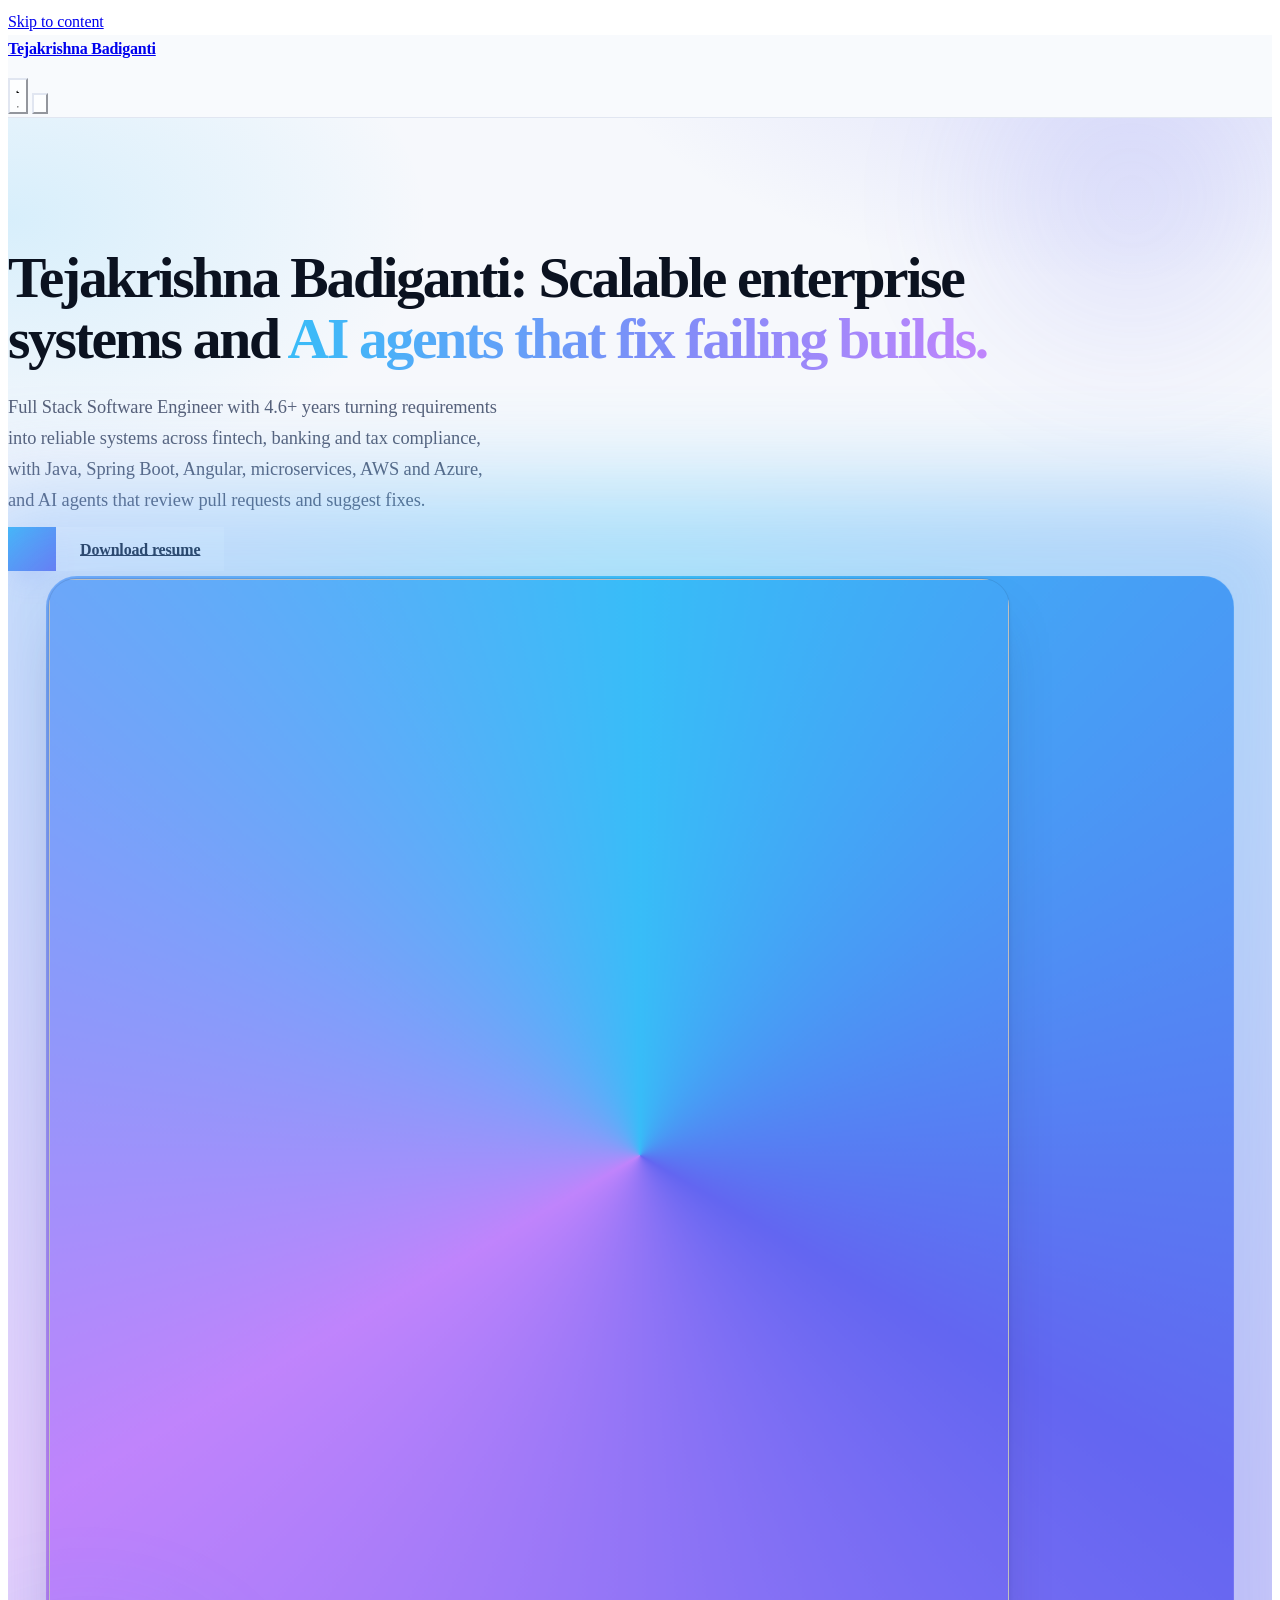
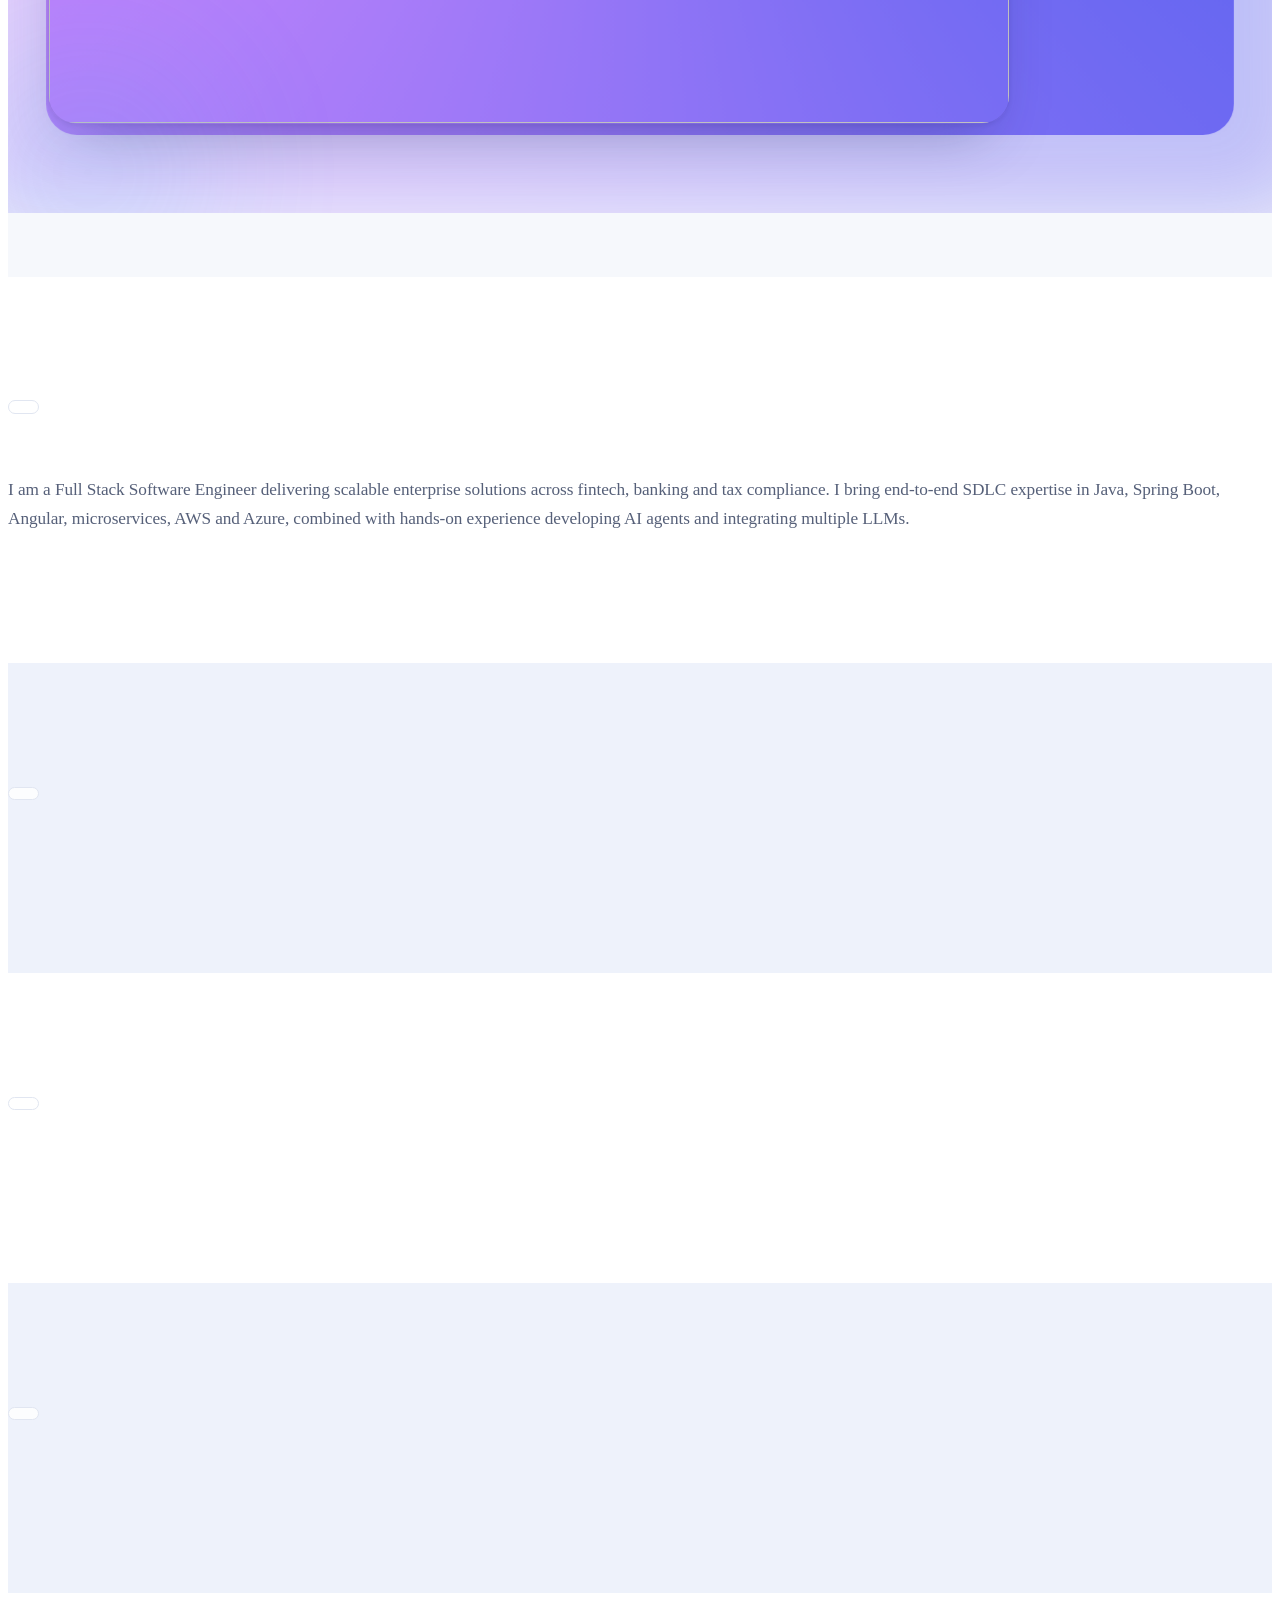
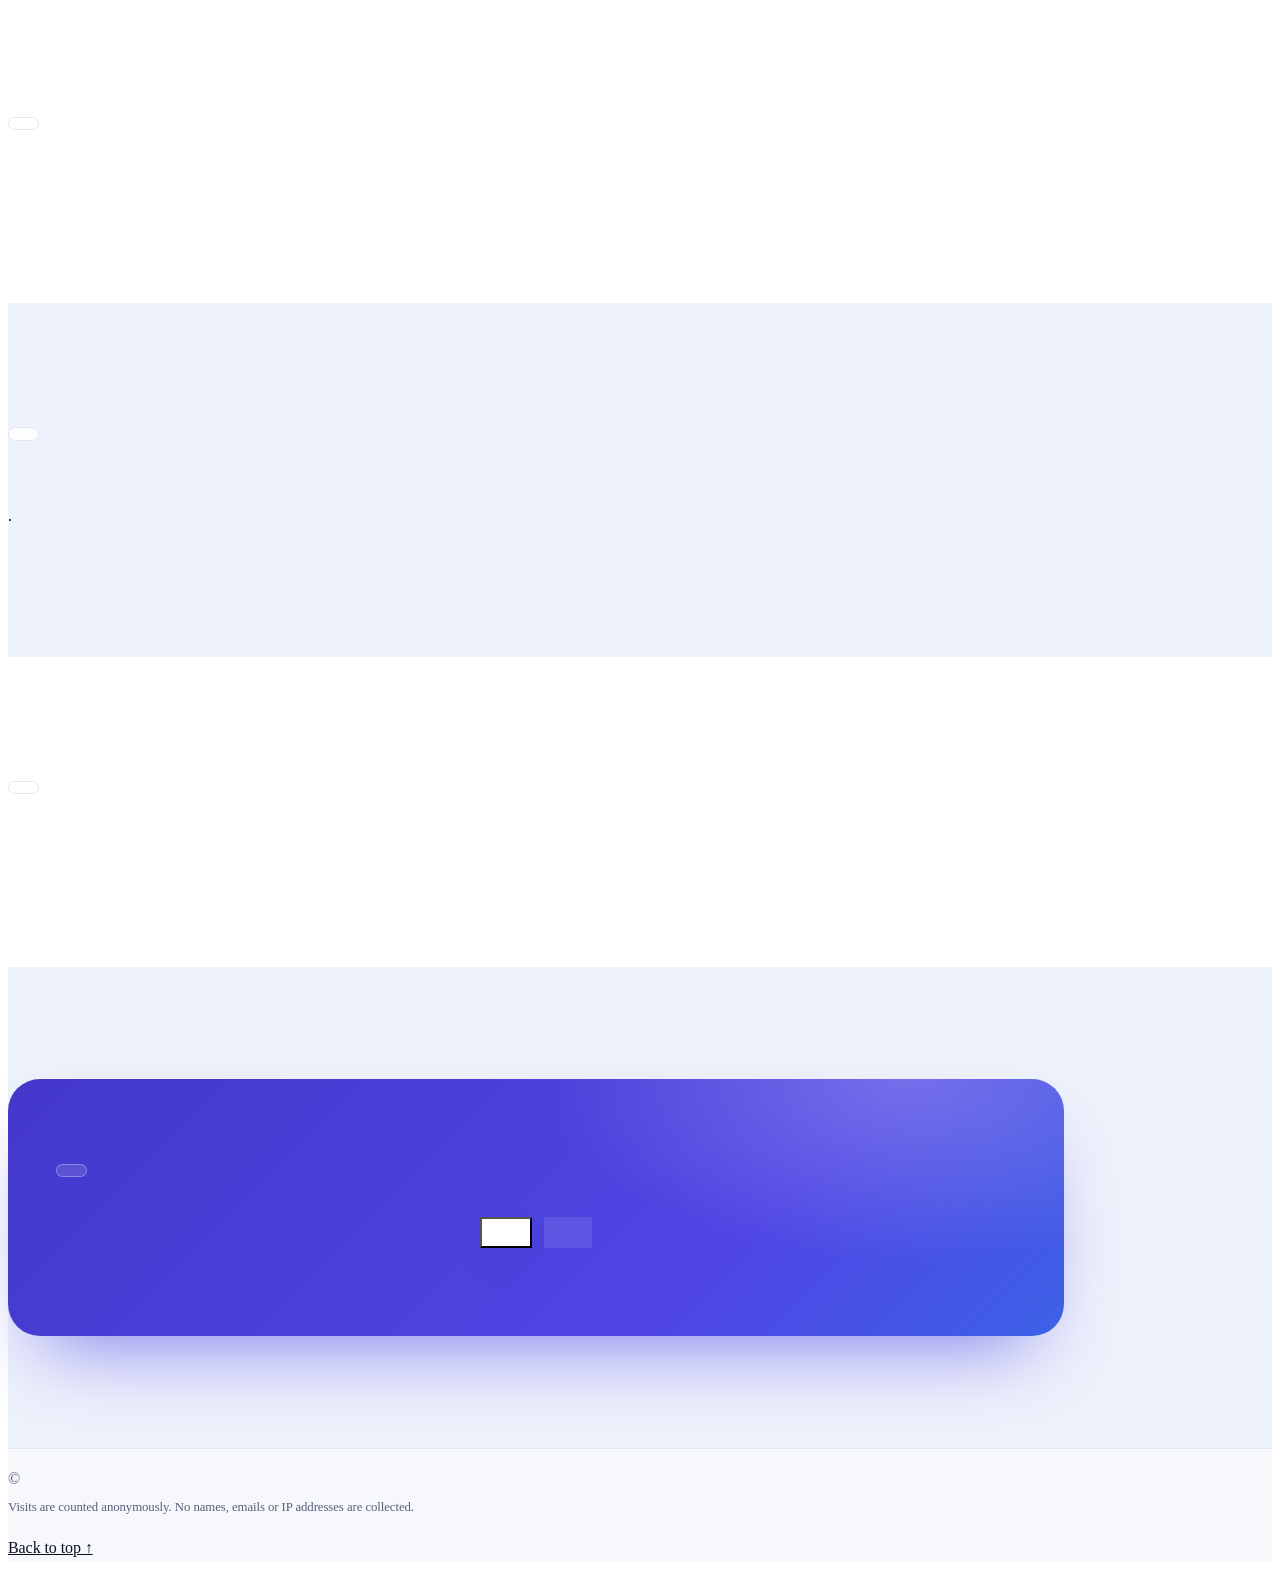
==== index.html @ 43b6511e "Add the modern design and 3D motion with editable floating labels" ====
<!DOCTYPE html>
<html lang="en">
  <head>
    <meta charset="UTF-8" />
    <meta name="viewport" content="width=device-width, initial-scale=1.0" />
    <title>Tejakrishna Badiganti | Full Stack Software Engineer</title>
    <meta name="description" content="Tejakrishna Badiganti - Full Stack Software Engineer specializing in Java, Spring Boot, microservices, Angular, AWS, Azure and AI agent engineering." />
    <meta name="robots" content="index, follow, max-image-preview:large" />
    <meta name="author" content="Tejakrishna Badiganti" />
    <meta name="google-site-verification" content="wmbBRS5AE7v2K0UfbnSZ5G5Z0Bs3R1VdNKxC_5zp3RQ" />
    <link rel="canonical" href="https://tejakrishnabadiganti.github.io/" />
    <link rel="icon" type="image/svg+xml" href="./packages/images/favicon.svg" />
    <meta property="og:type" content="website" />
    <meta property="og:site_name" content="Tejakrishna Badiganti" />
    <meta property="og:title" content="Tejakrishna Badiganti | Full Stack Software Engineer" />
    <meta property="og:description" content="Tejakrishna Badiganti - Full Stack Software Engineer specializing in Java, Spring Boot, microservices, Angular, AWS, Azure and AI agent engineering." />
    <meta property="og:url" content="https://tejakrishnabadiganti.github.io/" />
    <meta property="og:image" content="https://tejakrishnabadiganti.github.io/packages/images/og-image.png" />
    <meta property="og:image:width" content="1200" />
    <meta property="og:image:height" content="630" />
    <meta property="og:image:alt" content="Tejakrishna Badiganti, Full Stack Software Engineer" />
    <meta name="twitter:card" content="summary_large_image" />
    <meta name="twitter:title" content="Tejakrishna Badiganti | Full Stack Software Engineer" />
    <meta name="twitter:description" content="Tejakrishna Badiganti - Full Stack Software Engineer specializing in Java, Spring Boot, microservices, Angular, AWS, Azure and AI agent engineering." />
    <meta name="twitter:image" content="https://tejakrishnabadiganti.github.io/packages/images/og-image.png" />
    <script type="application/ld+json">
      {
        "@context": "https://schema.org",
        "@type": "Person",
        "name": "Tejakrishna Badiganti",
        "alternateName": ["Teja Krishna Badiganti", "Teja Badiganti", "Badiganti Tejakrishna", "Tejakrishna", "Tejakrishna B", "Teja", "tejakrishnabadiganti"],
        "jobTitle": "Full Stack Software Engineer",
        "description": "Full Stack Software Engineer specializing in Java, Spring Boot, microservices, Angular, AWS, Azure and AI agent engineering.",
        "knowsAbout": ["Java", "Spring Boot", "Microservices", "Angular", "AWS", "Azure", "AI agents"],
        "url": "https://tejakrishnabadiganti.github.io/",
        "image": "https://tejakrishnabadiganti.github.io/packages/images/profile/tejakrishna-badiganti-profile.jpg",
        "address": { "@type": "PostalAddress", "addressLocality": "Hyderabad", "addressCountry": "IN" },
        "sameAs": [
          "https://www.linkedin.com/in/tejakrishna-badiganti-88924419b/",
          "https://github.com/tejakrishnabadiganti"
        ]
      }
    </script>
    <meta name="theme-color" content="#ffffff" />

    <link rel="preload" href="./packages/fonts/inter-latin.woff2" as="font" type="font/woff2" crossorigin />
    <link rel="preload" href="./packages/fonts/playfair-display-latin.woff2" as="font" type="font/woff2" crossorigin />
    <link rel="preload" href="./packages/fonts/playfair-display-italic-latin.woff2" as="font" type="font/woff2" crossorigin />
    <link rel="stylesheet" href="./packages/css/fonts.css" />
    <link rel="stylesheet" href="./packages/css/styles.css" />
    <link rel="stylesheet" href="./packages/css/classic.css" />
    <link rel="stylesheet" href="./packages/css/modern.css" />
    <link rel="modulepreload" href="./packages/js/main.js" />
    <link rel="modulepreload" href="./packages/js/site.js" />
    <link rel="modulepreload" href="./packages/js/render.js" />
    <link rel="modulepreload" href="./packages/js/hero-roles.js" />
    <link rel="modulepreload" href="./packages/js/defaults.js" />
    <link rel="modulepreload" href="./packages/js/theme.js" />
    <link rel="modulepreload" href="./packages/js/reveal.js" />
    <link rel="modulepreload" href="./packages/js/dom.js" />
    <link rel="modulepreload" href="./packages/js/store.js" />
    <link rel="modulepreload" href="./packages/js/ui.js" />
    <link rel="modulepreload" href="./packages/js/motion.js" />
    <script>
      // Start loading the content right away instead of waiting for the scripts to run.
      window.contentRequest = fetch("data/content.json?t=" + Date.now(), { cache: "no-store" });
    </script>
    <script>
      // Apply the saved theme before first paint to avoid a flash.
      (function () {
        var saved = localStorage.getItem("theme");
        var dark = window.matchMedia("(prefers-color-scheme: dark)").matches;
        document.documentElement.dataset.theme = saved || (dark ? "dark" : "light");
      })();
    </script>
  </head>

  <body>
    <a class="skip-link" href="#main">Skip to content</a>

    <!--==================== HEADER ====================-->
    <header class="site-header" id="header">
      <div class="container site-header__inner">
        <a href="#top" class="brand" id="brand">
          <span class="brand__mark" id="brand-mark"></span>
          <span class="brand__name" id="brand-name">Tejakrishna Badiganti</span>
        </a>

        <nav class="nav" id="nav" aria-label="Primary">
          <ul class="nav__list" id="nav-list"></ul>
        </nav>

        <div class="site-header__actions">
          <button
            class="icon-button"
            id="theme-toggle"
            type="button"
            aria-label="Switch to dark theme"
          >
            <svg class="icon icon--moon" viewBox="0 0 24 24" aria-hidden="true">
              <path d="M21 12.8A9 9 0 1 1 11.2 3a7 7 0 0 0 9.8 9.8z" />
            </svg>
            <svg class="icon icon--sun" viewBox="0 0 24 24" aria-hidden="true">
              <circle cx="12" cy="12" r="4" />
              <path
                d="M12 2v2M12 20v2M4.9 4.9l1.4 1.4M17.7 17.7l1.4 1.4M2 12h2M20 12h2M4.9 19.1l1.4-1.4M17.7 6.3l1.4-1.4"
              />
            </svg>
          </button>
          <button
            class="icon-button nav-toggle"
            id="nav-toggle"
            type="button"
            aria-label="Open menu"
            aria-expanded="false"
            aria-controls="nav"
          >
            <svg class="icon" viewBox="0 0 24 24" aria-hidden="true">
              <path d="M4 7h16M4 12h16M4 17h16" />
            </svg>
          </button>
        </div>
      </div>
      <div class="scroll-progress" id="scroll-progress" aria-hidden="true"></div>
    </header>

    <main id="main">
      <noscript><p class="container load-error">Please enable JavaScript to view this page.</p></noscript>

      <!--==================== HERO ====================-->
      <section class="hero" id="top">
        <div class="container hero__inner">
          <div class="hero__content">
            <p class="availability" id="hero-availability" hidden></p>
            <p class="eyebrow" id="hero-eyebrow"></p>
            <h1 class="hero__title" id="hero-title">Tejakrishna Badiganti: Scalable enterprise systems and <em>AI agents that fix failing builds.</em></h1>
            <p class="hero__lead" id="hero-lead">Full Stack Software Engineer with 4.6+ years turning requirements into reliable systems across fintech, banking and tax compliance, with Java, Spring Boot, Angular, microservices, AWS and Azure, and AI agents that review pull requests and suggest fixes.</p>
            <div class="hero__cta">
              <a class="button button--primary" id="hero-cta-primary" href="#contact" data-open-contact></a>
              <a class="button button--ghost" id="hero-resume" href="#" download>Download resume</a>
            </div>
            <ul class="hero__meta" id="hero-meta"></ul>
          </div>

          <figure class="hero__figure">
            <div class="hero__stage" id="hero-stage">
              <img id="hero-photo" alt="" width="960" height="1144" fetchpriority="high" decoding="async" />
            </div>
          </figure>
        </div>
      </section>

      <!--==================== STATS ====================-->
      <section class="stats" id="highlights" aria-label="Highlights">
        <div class="container stats__inner" id="stats"></div>
      </section>

      <!--==================== BADGE STRIP ====================-->
      <section class="badges" id="badges" aria-label="Certification badges" hidden>
        <div class="badges__viewport">
          <ul class="badges__track" id="badge-strip"></ul>
        </div>
      </section>

      <!--==================== ABOUT ====================-->
      <section class="section" id="about">
        <div class="container section__grid">
          <header class="section__head">
            <p class="eyebrow" data-eyebrow></p>
            <h2 class="section__title" data-title></h2>
          </header>
          <div class="prose" id="about-body"><p>I am a Full Stack Software Engineer delivering scalable enterprise solutions across fintech, banking and tax compliance. I bring end-to-end SDLC expertise in Java, Spring Boot, Angular, microservices, AWS and Azure, combined with hands-on experience developing AI agents and integrating multiple LLMs.</p></div>
        </div>
      </section>

      <!--==================== HOW I WORK ====================-->
      <section class="section" id="values" hidden>
        <div class="container">
          <header class="section__head section__head--center">
            <p class="eyebrow" data-eyebrow></p>
            <h2 class="section__title" data-title></h2>
          </header>
          <div class="values" id="values-list"></div>
        </div>
      </section>

      <!--==================== EXPERIENCE ====================-->
      <section class="section section--alt" id="experience">
        <div class="container">
          <header class="section__head section__head--center">
            <p class="eyebrow" data-eyebrow></p>
            <h2 class="section__title" data-title></h2>
          </header>
          <ol class="timeline" id="timeline"></ol>
        </div>
      </section>

      <!--==================== SELECTED WORK ====================-->
      <section class="section" id="work">
        <div class="container">
          <header class="section__head section__head--center">
            <p class="eyebrow" data-eyebrow></p>
            <h2 class="section__title" data-title></h2>
          </header>
          <div class="cards" id="work-cards"></div>
        </div>
      </section>

      <!--==================== SKILLS ====================-->
      <section class="section section--alt" id="skills">
        <div class="container">
          <header class="section__head section__head--center">
            <p class="eyebrow" data-eyebrow></p>
            <h2 class="section__title" data-title></h2>
          </header>
          <div class="skills" id="skills-grid"></div>
        </div>
      </section>

      <!--==================== AWARDS ====================-->
      <section class="section" id="awards">
        <div class="container">
          <header class="section__head section__head--center">
            <p class="eyebrow" data-eyebrow></p>
            <h2 class="section__title" data-title></h2>
          </header>
          <ul class="awards" id="awards-list"></ul>
        </div>
      </section>

      <!--==================== MOMENTS ====================-->
      <section class="section" id="moments" hidden>
        <div class="container">
          <header class="section__head section__head--center">
            <p class="eyebrow" data-eyebrow></p>
            <h2 class="section__title" data-title></h2>
          </header>
          <div class="moments__filters" id="moments-filters" hidden></div>
          <div class="moments__grid" id="moments-grid"></div>
        </div>
      </section>

      <!--==================== RECOMMENDATIONS ====================-->
      <section class="section" id="testimonials" hidden>
        <div class="container">
          <header class="section__head section__head--center">
            <p class="eyebrow" data-eyebrow></p>
            <h2 class="section__title" data-title></h2>
          </header>
          <div class="quotes" id="testimonials-list"></div>
        </div>
      </section>

      <!--==================== CERTIFICATIONS ====================-->
      <section class="section section--alt" id="certifications">
        <div class="container">
          <header class="section__head section__head--center">
            <p class="eyebrow" data-eyebrow></p>
            <h2 class="section__title" data-title></h2>
          </header>
          <div id="cert-groups"></div>
          <p class="certs__footer">
            <span id="cert-note"></span>
            <a id="cert-credly" href="#" target="_blank" rel="noopener noreferrer"></a>.
          </p>
        </div>
      </section>

      <!--==================== EDUCATION ====================-->
      <section class="section" id="education">
        <div class="container section__grid">
          <header class="section__head">
            <p class="eyebrow" data-eyebrow></p>
            <h2 class="section__title" data-title></h2>
          </header>
          <ul class="education" id="education-list"></ul>
        </div>
      </section>

      <!--==================== CONTACT ====================-->
      <section class="section section--alt contact" id="contact">
        <div class="container contact__inner">
          <p class="eyebrow" data-eyebrow></p>
          <h2 class="contact__title" data-title></h2>
          <p class="contact__lead" id="contact-lead"></p>
          <div class="contact__actions">
            <button class="button button--primary button--large" id="contact-form-open" type="button" data-open-contact></button>
            <a class="button button--ghost button--large" id="contact-email" href="#"></a>
            <a class="button button--ghost button--large" id="contact-book" href="#" target="_blank" rel="noopener noreferrer" hidden>Book a call</a>
          </div>
          <ul class="contact__links" id="contact-links"></ul>
        </div>
      </section>
    </main>

    <!--==================== FOOTER ====================-->
    <footer class="site-footer">
      <div class="container site-footer__inner">
        <p>
          &copy; <span id="year"></span> <span id="footer-name"></span>
          <span class="site-footer__note">Visits are counted anonymously. No names, emails or IP addresses are collected.</span>
        </p>
        <div class="site-footer__links">
          <a href="#top">Back to top &uarr;</a>
          <button class="admin-link" id="admin-login" type="button" hidden>Admin login</button>
        </div>
      </div>
    </footer>

    <a class="to-top" id="to-top" href="#top" aria-label="Back to top">
      <svg class="icon" viewBox="0 0 24 24" aria-hidden="true">
        <path d="M12 19V5M5 12l7-7 7 7" />
      </svg>
    </a>

    <dialog class="contact-dialog" id="contact-dialog" aria-labelledby="contact-dialog-title">
      <form class="contact-form" id="contact-form" method="post" action="#" novalidate>
        <header class="contact-form__head">
          <h3 class="contact-form__title" id="contact-dialog-title"></h3>
          <button class="icon-button" id="contact-close" type="button" aria-label="Close">
            <svg class="icon" viewBox="0 0 24 24" aria-hidden="true">
              <path d="M6 6l12 12M18 6L6 18" />
            </svg>
          </button>
        </header>
        <p class="contact-form__intro" id="contact-intro"></p>

        <div class="contact-form__grid">
          <div class="cf-field">
            <label for="cf-first">First name <span aria-hidden="true">*</span></label>
            <input id="cf-first" name="firstName" type="text" autocomplete="given-name" maxlength="80" required />
          </div>
          <div class="cf-field">
            <label for="cf-last">Last name <span aria-hidden="true">*</span></label>
            <input id="cf-last" name="lastName" type="text" autocomplete="family-name" maxlength="80" required />
          </div>
          <div class="cf-field">
            <label for="cf-email">Email <span aria-hidden="true">*</span></label>
            <input id="cf-email" name="email" type="email" autocomplete="email" maxlength="120" required />
          </div>
          <div class="cf-field">
            <label for="cf-phone">Phone number <span aria-hidden="true">*</span></label>
            <input id="cf-phone" name="phone" type="tel" autocomplete="tel" maxlength="30" placeholder="+91 98765 43210" required />
          </div>
          <div class="cf-field cf-field--full">
            <label for="cf-reason">Reason for connecting <span aria-hidden="true">*</span></label>
            <select id="cf-reason" name="reason" required></select>
          </div>
          <div class="cf-field cf-field--full" id="cf-other-wrap" hidden>
            <label for="cf-other">Please tell me the reason <span aria-hidden="true">*</span></label>
            <input id="cf-other" name="otherReason" type="text" maxlength="120" />
          </div>
          <div class="cf-field cf-field--full">
            <label for="cf-message">Message (optional)</label>
            <textarea id="cf-message" name="message" rows="3" maxlength="1000"></textarea>
          </div>
          <div class="cf-hp" aria-hidden="true">
            <label for="cf-website">Leave this field empty</label>
            <input id="cf-website" name="website" type="text" tabindex="-1" autocomplete="off" />
          </div>
        </div>

        <p class="contact-form__note">Fields marked * are required.</p>
        <p class="contact-form__status" id="contact-status" role="status" aria-live="polite"></p>
        <div class="contact-form__actions">
          <button class="button button--ghost" id="contact-cancel" type="button">Cancel</button>
          <button class="button button--primary" id="contact-submit" type="submit">Send message</button>
        </div>
      </form>

      <div class="contact-success" id="contact-success" hidden>
        <h3 class="contact-form__title">Message sent</h3>
        <p id="contact-thanks"></p>
        <button class="button button--primary" id="contact-done" type="button">Close</button>
      </div>
    </dialog>

    <dialog class="lightbox" id="cert-dialog" aria-labelledby="cert-dialog-title">
      <div class="lightbox__panel">
        <header class="lightbox__bar">
          <img class="lightbox__badge" id="cert-badge" alt="" hidden />
          <div class="lightbox__heading">
            <h3 class="lightbox__title" id="cert-dialog-title"></h3>
            <p class="lightbox__issuer" id="cert-issuer"></p>
          </div>
          <div class="lightbox__actions">
            <a class="button button--primary" id="cert-download" href="#" download>Download</a>
            <a
              class="button button--ghost"
              id="cert-verify"
              href="#"
              target="_blank"
              rel="noopener noreferrer"
              hidden
              >Verify</a
            >
            <button class="button button--ghost" id="cert-close" type="button">
              <svg class="icon" viewBox="0 0 24 24" aria-hidden="true">
                <path d="M6 6l12 12M18 6L6 18" />
              </svg>
              Close
            </button>
          </div>
        </header>
        <div class="lightbox__body">
          <img class="lightbox__image" id="cert-image" alt="" />
        </div>
      </div>
    </dialog>

    <dialog class="lightbox" id="moment-dialog" aria-labelledby="moment-title">
      <div class="lightbox__panel">
        <header class="lightbox__bar">
          <div class="lightbox__heading">
            <h3 class="lightbox__title" id="moment-title"></h3>
            <p class="lightbox__issuer" id="moment-caption"></p>
          </div>
          <div class="lightbox__actions">
            <button class="button button--ghost" id="moment-prev" type="button" aria-label="Previous photo">
              <svg class="icon" viewBox="0 0 24 24" aria-hidden="true">
                <path d="M15 6l-6 6 6 6" />
              </svg>
              Prev
            </button>
            <button class="button button--ghost" id="moment-next" type="button" aria-label="Next photo">
              Next
              <svg class="icon" viewBox="0 0 24 24" aria-hidden="true">
                <path d="M9 6l6 6-6 6" />
              </svg>
            </button>
            <button class="button button--ghost" id="moment-close" type="button">
              <svg class="icon" viewBox="0 0 24 24" aria-hidden="true">
                <path d="M6 6l12 12M18 6L6 18" />
              </svg>
              Close
            </button>
          </div>
        </header>
        <div class="lightbox__body">
          <img class="lightbox__image" id="moment-image" alt="" />
        </div>
      </div>
    </dialog>

    <dialog class="lightbox lightbox--text" id="skill-dialog" aria-labelledby="skill-dialog-title">
      <div class="lightbox__panel">
        <header class="lightbox__bar">
          <div class="lightbox__heading">
            <p class="lightbox__issuer">Skill explained</p>
            <h3 class="lightbox__title" id="skill-dialog-title"></h3>
          </div>
          <div class="lightbox__actions">
            <button class="button button--ghost" id="skill-close" type="button">
              <svg class="icon" viewBox="0 0 24 24" aria-hidden="true">
                <path d="M6 6l12 12M18 6L6 18" />
              </svg>
              Close
            </button>
          </div>
        </header>
        <div class="skill-info">
          <section>
            <h4 class="skill-info__label">What it is</h4>
            <p id="skill-what"></p>
          </section>
          <section id="skill-analogy-block">
            <h4 class="skill-info__label">Think of it like this</h4>
            <p id="skill-analogy"></p>
          </section>
          <section id="skill-links-block">
            <h4 class="skill-info__label">Read more</h4>
            <ul class="skill-info__links" id="skill-links"></ul>
          </section>
        </div>
      </div>
    </dialog>

    <script type="module" src="./packages/js/main.js"></script>
  </body>
</html>
---- packages/css/classic.css ----
/* Classic ornament and 3D layer. Loaded after styles.css and refines its components. */

:root {
  --ornament: url("data:image/svg+xml,%3Csvg xmlns='http://www.w3.org/2000/svg' width='10' height='10'%3E%3Cpath d='M5 0l5 5-5 5-5-5z' fill='%230369a1'/%3E%3C/svg%3E");
  --shadow-lg: 0 2px 4px rgba(10, 70, 120, 0.08), 0 24px 48px -12px rgba(10, 70, 120, 0.28);
  --ease-out: cubic-bezier(0.2, 0.7, 0.2, 1);
}

[data-theme="dark"] {
  --shadow-lg: 0 2px 4px rgba(0, 0, 0, 0.5), 0 24px 48px -12px rgba(0, 0, 0, 0.8), 0 0 0 1px rgba(56, 189, 248, 0.06);
}

/*==================== TYPOGRAPHY ====================*/
body {
  font-size: 1.0625rem;
  line-height: 1.7;
  text-rendering: optimizeLegibility;
}

h1,
h2,
h3 {
  text-wrap: balance;
  color: var(--ink);
}

.eyebrow {
  font-weight: 700;
  letter-spacing: 0.18em;
}

.hero__title {
  font-size: clamp(2.3rem, 5vw, 3.75rem);
  font-weight: 600;
  line-height: 1.12;
  letter-spacing: -0.015em;
}

.hero__lead,
.prose {
  color: color-mix(in srgb, var(--ink) 84%, var(--bg));
}

.section__title,
.timeline__role,
.contact__title {
  font-weight: 600;
}

.card__title,
.award__title,
.cert__name,
.skills__title,
.education__title {
  font-weight: 600;
  color: var(--ink);
}

.card__text,
.award__text,
.checklist,
.cert__issuer,
.timeline__place,
.stat__label {
  color: var(--muted);
}

.timeline__company {
  font-weight: 700;
}

/*==================== HEADER & NAVIGATION ====================*/
.site-header {
  background: color-mix(in srgb, var(--bg) 96%, transparent);
}
.site-header.is-scrolled {
  border-bottom-color: color-mix(in srgb, var(--gold) 45%, var(--line));
  box-shadow: 0 12px 28px -20px rgba(20, 23, 31, 0.45);
}

.scroll-progress {
  position: absolute;
  inset: auto 0 -1px;
  height: 2px;
  background: linear-gradient(90deg, var(--gold), var(--accent));
  transform: scaleX(var(--progress, 0));
  transform-origin: left;
  pointer-events: none;
}

.brand__mark {
  flex: none;
  width: 38px;
  height: 38px;
  aspect-ratio: 1;
  box-shadow: 0 0 0 3px var(--bg), 0 0 0 4px var(--gold);
  transition: transform 0.7s var(--ease-out);
}

.brand:hover .brand__mark {
  transform: perspective(300px) rotateY(360deg);
}

.brand__name {
  white-space: nowrap;
}

.nav__list {
  align-items: center;
  gap: 1.1rem;
}

.nav__link {
  font-size: 0.74rem;
  font-weight: 600;
  letter-spacing: 0.12em;
  text-transform: uppercase;
}

.nav__link::after {
  left: 50%;
  right: auto;
  bottom: -9px;
  width: 5px;
  height: 5px;
  transform: translateX(-50%) rotate(45deg) scale(0);
  transform-origin: center;
  transition: transform 0.3s var(--ease-out);
}

.nav__link:hover::after,
.nav__link.is-active::after {
  transform: translateX(-50%) rotate(45deg) scale(1);
}

.nav__link--cta {
  padding: 0.5rem 1.1rem;
  border: 1px solid var(--gold);
  border-radius: 999px;
  color: var(--ink);
  transition: background-color 0.25s, color 0.25s;
}

.nav__link--cta::after {
  display: none;
}

.nav__link--cta:hover,
.nav__link--cta.is-active {
  background: var(--gold);
  color: var(--bg);
}

/*==================== HERO ====================*/
.hero {
  position: relative;
  overflow: hidden;
}

.hero__inner {
  position: relative;
}

.hero__title::after {
  content: "";
  display: block;
  width: 96px;
  height: 10px;
  margin-top: 1.5rem;
  background: var(--ornament) left center / 10px 10px no-repeat,
    linear-gradient(var(--gold), var(--gold)) 22px center / 74px 1px no-repeat;
}

.hero__figure {
  perspective: 1100px;
}

.hero__figure::before {
  content: none;
}

.hero__stage {
  position: relative;
  transform-style: preserve-3d;
  transform: rotateX(var(--rx, 0deg)) rotateY(var(--ry, 0deg));
  transition: transform 0.25s ease-out;
}

.hero__stage::before {
  content: "";
  position: absolute;
  inset: 18px -18px -18px 18px;
  border: 1.5px solid var(--gold);
  border-radius: var(--radius);
  transform: translateZ(-40px);
}

/* Thin inner "mat" line, like a framed portrait */
.hero__stage::after {
  content: "";
  position: absolute;
  inset: 10px;
  border: 1px solid rgba(255, 255, 255, 0.6);
  border-radius: calc(var(--radius) - 4px);
  transform: translateZ(24px);
  pointer-events: none;
}

.hero__figure img {
  box-shadow: var(--shadow-lg);
}

@keyframes sway {
  0%,
  100% {
    transform: rotateY(-7deg) rotateX(2deg);
  }
  50% {
    transform: rotateY(7deg) rotateX(-2deg);
  }
}

@media (hover: none) {
  .hero__stage {
    animation: sway 9s ease-in-out infinite;
  }
}

/*==================== STATS & BADGE STRIP ====================*/
.stat__value {
  color: var(--accent);
}

.stat__label {
  font-size: 0.72rem;
  font-weight: 600;
  letter-spacing: 0.12em;
  text-transform: uppercase;
}

.badges {
  padding: 1.5rem 0;
  border-bottom: 1px solid var(--line);
  overflow: hidden;
}

.badges[hidden] {
  display: none;
}

.badges__viewport {
  -webkit-mask-image: linear-gradient(90deg, transparent, #000 8%, #000 92%, transparent);
  mask-image: linear-gradient(90deg, transparent, #000 8%, #000 92%, transparent);
}

.badges__track {
  display: flex;
  align-items: center;
  gap: 2.75rem;
  width: max-content;
  padding-right: 2.75rem;
  animation: marquee 60s linear infinite;
}

.badges__viewport:hover .badges__track {
  animation-play-state: paused;
}

.badges__track img {
  width: auto;
  height: 64px;
  filter: grayscale(0.4);
  transition: filter 0.3s, transform 0.4s var(--ease-out);
}

.badges__track li:hover img {
  filter: none;
  transform: perspective(300px) translateZ(26px) rotateY(-8deg);
}

@keyframes marquee {
  to {
    transform: translateX(-50%);
  }
}

/*==================== SECTION HEADINGS ====================*/
.section__head .eyebrow {
  display: inline-flex;
  align-items: center;
  justify-self: start;
  gap: 0.75rem;
}

.section__head--center .eyebrow {
  justify-self: center;
}

.section__head .eyebrow::before,
.section__head--center .eyebrow::after {
  content: "";
  width: 28px;
  height: 1px;
  background: var(--gold);
}

.section__title::after {
  content: "";
  display: block;
  width: 96px;
  height: 10px;
  margin-top: 1.1rem;
  background: var(--ornament) left center / 10px 10px no-repeat,
    linear-gradient(var(--gold), var(--gold)) 22px center / 74px 1px no-repeat;
}

.section__head--center .section__title::after {
  width: 140px;
  margin-inline: auto;
  background: var(--ornament) center / 10px 10px no-repeat,
    linear-gradient(var(--gold), var(--gold)) left center / 56px 1px no-repeat,
    linear-gradient(var(--gold), var(--gold)) right center / 56px 1px no-repeat;
}

#about-body p:first-child::first-letter {
  float: left;
  padding: 0.3rem 0.6rem 0 0;
  font-family: var(--font-serif);
  font-size: 4rem;
  font-weight: 500;
  line-height: 0.8;
  color: var(--gold);
}

/*==================== EXPERIENCE TIMELINE ====================*/
.timeline {
  position: relative;
}

.timeline::before {
  content: "";
  position: absolute;
  top: 1.5rem;
  bottom: 1.5rem;
  left: -1.5rem;
  width: 1px;
  background: linear-gradient(var(--gold), color-mix(in srgb, var(--gold) 10%, transparent));
}

.timeline__item::before {
  content: "";
  position: absolute;
  top: 2.4rem;
  left: calc(-1.5rem - 4.5px);
  width: 9px;
  height: 9px;
  border: 2px solid var(--gold);
  border-radius: 50%;
  background: var(--bg);
}

/*==================== CARDS: DOUBLE BORDER, NUMBERING, 3D ====================*/
.timeline__item,
.card,
.award {
  position: relative;
}

.timeline__item::after,
.card::after,
.award::after {
  content: "";
  position: absolute;
  inset: 5px;
  border: 1px solid color-mix(in srgb, var(--gold) 26%, transparent);
  border-radius: calc(var(--radius) - 3px);
  pointer-events: none;
}

.cards {
  counter-reset: work;
}

.card {
  counter-increment: work;
}

.card::before {
  content: counter(work, decimal-leading-zero);
  position: absolute;
  top: 0.85rem;
  right: 1.25rem;
  font-family: var(--font-serif);
  font-size: 2.6rem;
  line-height: 1;
  color: color-mix(in srgb, var(--gold) 26%, transparent);
}

.award {
  display: grid;
  gap: 0.15rem;
}

.award__title::before {
  content: "\2726";
  margin-right: 0.6rem;
  color: var(--gold);
}

.cert__link::before {
  content: "";
  position: absolute;
  inset: 0;
  border-radius: inherit;
  background: linear-gradient(115deg, transparent 35%, rgba(255, 255, 255, 0.28) 50%, transparent 65%);
  background-size: 250% 100%;
  background-position: 120% 0;
  transition: background-position 0.8s var(--ease-out);
  pointer-events: none;
}

.cert__link {
  position: relative;
}

.cert__link:hover::before {
  background-position: -20% 0;
}

.tags li {
  transition: border-color 0.25s, transform 0.25s;
}

.tags li:hover {
  border-color: var(--gold);
  transform: translateY(-2px);
}

.tags li:has(> .tag-button) {
  padding: 0;
}

.tag-button {
  display: block;
  padding: 0.25rem 0.75rem;
  border: 0;
  border-radius: inherit;
  background: none;
  color: inherit;
  font: inherit;
  cursor: pointer;
}

.tag-button:hover {
  color: var(--accent);
}

.tag-button:focus-visible {
  outline: 2px solid var(--accent);
  outline-offset: 2px;
}

.lightbox--text {
  width: min(640px, 94vw);
}

.skill-info {
  display: grid;
  gap: 1.1rem;
  padding: 1.25rem;
  overflow: auto;
}

.skill-info__label {
  margin-bottom: 0.3rem;
  font-size: 0.75rem;
  font-weight: 600;
  letter-spacing: 0.1em;
  text-transform: uppercase;
  color: var(--gold);
}

.skill-info p {
  color: var(--ink);
}

.skill-info__links {
  display: grid;
  gap: 0.4rem;
  padding-left: 1.1rem;
  list-style: disc;
}

.skill-info__links a {
  color: var(--accent);
  text-decoration: underline;
  text-underline-offset: 3px;
}

/*==================== 3D REVEAL AND TILT ====================*/
.js .reveal {
  opacity: 0;
  transform: perspective(900px) translate3d(0, 28px, -60px) rotateX(14deg);
  transform-origin: 50% 100%;
  transition: opacity 0.7s ease, transform 0.85s var(--ease-out);
}

.js .reveal.is-visible {
  opacity: 1;
  transform: none;
}

.js .cards > :nth-child(3n + 2),
.js .certs > :nth-child(3n + 2),
.js .stats__inner > :nth-child(2) {
  transition-delay: 0.08s;
}

.js .cards > :nth-child(3n),
.js .certs > :nth-child(3n),
.js .stats__inner > :nth-child(3) {
  transition-delay: 0.16s;
}

.js .stats__inner > :nth-child(4) {
  transition-delay: 0.24s;
}

.js .reveal.is-visible:is(.card, .award, .cert, .skills__group) {
  transform: perspective(900px) rotateX(var(--rx, 0deg)) rotateY(var(--ry, 0deg)) translateZ(var(--lift, 0px));
  transform-origin: center;
}

.js .reveal.is-tilting {
  transition-delay: 0s;
  transition-duration: 0.7s, 0.12s;
}

.card:hover,
.award:hover,
.skills__group:hover {
  box-shadow: var(--shadow-lg);
}

/*==================== CONTACT PANEL ====================*/
#contact .contact__inner {
  position: relative;
  width: min(960px, 100% - 3rem);
  padding: clamp(2.5rem, 7vw, 4.5rem) clamp(1.25rem, 5vw, 3rem);
  border: 1px solid var(--gold);
  border-radius: 16px;
  background: var(--grad-contact);
  color: var(--accent-contrast);
  box-shadow: var(--shadow-lg);
}

#contact .contact__inner::before {
  content: "";
  position: absolute;
  inset: 8px;
  border: 1px solid color-mix(in srgb, var(--gold) 55%, transparent);
  border-radius: 10px;
  pointer-events: none;
}

#contact .contact__lead,
#contact .contact__links {
  color: color-mix(in srgb, var(--accent-contrast) 78%, transparent);
}

#contact .contact__links a:hover {
  color: var(--accent-contrast);
}

#contact .button--primary {
  background: var(--accent-contrast);
  color: var(--accent);
}

#contact .button--primary:hover {
  color: var(--accent);
}

[data-theme="dark"] #contact .contact__inner {
  color: var(--ink);
}

[data-theme="dark"] #contact .contact__lead,
[data-theme="dark"] #contact .contact__links {
  color: var(--muted);
}

[data-theme="dark"] #contact .contact__links a:hover {
  color: var(--ink);
}

[data-theme="dark"] #contact .button--primary {
  background: var(--accent);
  color: var(--accent-contrast);
}

[data-theme="dark"] #contact .button--primary:hover {
  color: var(--accent-contrast);
}

/*==================== RESPONSIVE ====================*/
@media (max-width: 960px) {
  .nav.is-open {
    animation: unfold 0.3s var(--ease-out);
    transform-origin: top;
    box-shadow: 0 24px 32px -24px rgba(20, 23, 31, 0.4);
  }

  .nav__list {
    align-items: stretch;
  }

  .nav__link--cta {
    display: inline-block;
    margin-top: 0.5rem;
  }

  .timeline::before,
  .timeline__item::before {
    display: none;
  }

}

@keyframes unfold {
  from {
    opacity: 0;
    transform: perspective(700px) rotateX(-14deg);
  }
}

@media (prefers-reduced-motion: reduce) {
  .js .reveal,
  .js .reveal.is-visible,
  .js .reveal.is-visible:is(.card, .award, .cert, .skills__group) {
    opacity: 1;
    transform: none;
  }

  .hero__stage,
  .nav.is-open {
    animation: none;
  }

  .badges__viewport {
    overflow-x: auto;
  }

  .badges__track {
    animation: none;
  }
}

/*==================== ALWAYS-VISIBLE NAV BAR ====================*/
/* Below desktop width the links move to their own scrollable row instead of a hidden menu. */
@media (max-width: 1180px) {
  :root {
    --header-height: 108px;
  }

  .site-header__inner {
    display: grid;
    grid-template-columns: 1fr auto;
    grid-template-rows: 64px 44px;
    align-items: center;
    gap: 0 1rem;
  }

  .brand {
    grid-area: 1 / 1;
  }

  .site-header__actions {
    grid-area: 1 / 2;
  }

  .nav-toggle {
    display: none;
  }

  .nav {
    position: relative;
    inset: auto;
    grid-area: 2 / 1 / 3 / -1;
    display: block;
    padding: 0;
    border: 0;
    border-top: 1px solid var(--line);
    background: none;
    box-shadow: none;
    animation: none;
    overflow-x: auto;
    scrollbar-width: none;
  }

  .nav::-webkit-scrollbar {
    display: none;
  }

  .nav__list {
    flex-direction: row;
    align-items: center;
    justify-content: space-between;
    gap: 1rem;
    min-width: max-content;
    width: 100%;
    height: 43px;
  }

  .nav__link {
    display: inline-block;
    padding: 0.35rem 0;
    font-size: 0.7rem;
    letter-spacing: 0.1em;
    white-space: nowrap;
  }

  .nav__link::after {
    bottom: -3px;
  }

  .nav__link--cta {
    margin: 0;
    padding: 0.35rem 0.9rem;
  }
}

/*==================== BACK TO TOP ====================*/
.to-top {
  position: fixed;
  right: 1.25rem;
  bottom: 1.25rem;
  z-index: 40;
  display: grid;
  place-items: center;
  width: 44px;
  height: 44px;
  border: 1px solid var(--gold);
  border-radius: 50%;
  background: var(--surface);
  box-shadow: var(--shadow-lg);
  color: var(--ink);
  text-decoration: none;
  opacity: 0;
  pointer-events: none;
  transform: translateY(12px);
  transition: opacity 0.3s, transform 0.3s var(--ease-out), background-color 0.2s;
}

.to-top.is-visible {
  opacity: 1;
  pointer-events: auto;
  transform: none;
}

.to-top:hover {
  background: var(--gold);
  color: var(--bg);
}

/*==================== COMPACT LAYOUT (LESS SCROLLING) ====================*/
.hero {
  padding: clamp(2rem, 5vw, 3.5rem) 0;
}

.section {
  padding: clamp(2.5rem, 5vw, 3.75rem) 0;
}

.section__head--center {
  margin-bottom: clamp(1.5rem, 3vw, 2.25rem);
}

.timeline {
  gap: 1.5rem;
}

.timeline__item {
  padding: 1.5rem 1.75rem;
}

.checklist {
  gap: 0.55rem;
  font-size: 0.92rem;
}

.cards,
.awards,
.skills {
  gap: 1.1rem;
}

.card,
.skills__group {
  padding: 1.4rem;
}

.award {
  padding: 1.1rem 1.4rem;
}

.certs__section + .certs__section {
  margin-top: 2rem;
}

.certs__group {
  margin-bottom: 0.9rem;
}

.cert__link {
  padding: 0.75rem;
}

.cert__link img {
  aspect-ratio: 7 / 5;
  margin-bottom: 0.75rem;
  background: transparent;
  object-fit: contain;
  object-position: center;
}

@media (min-width: 961px) {
  .stats__inner {
    grid-template-columns: repeat(auto-fit, minmax(200px, 1fr));
  }

  .timeline {
    max-width: 1020px;
  }

  .timeline__item {
    grid-template-columns: 170px 1fr;
    gap: 1.5rem;
  }

  .skills {
    grid-template-columns: repeat(3, 1fr);
  }

  .certs {
    grid-template-columns: repeat(4, 1fr);
    gap: 1rem;
  }
}

@media (max-width: 640px) {
  .section {
    padding: 2rem 0;
  }

  .timeline__item {
    padding: 1.1rem;
    gap: 0.6rem;
  }

  .card,
  .skills__group,
  .award {
    padding: 1.1rem;
  }

  .tags {
    gap: 0.35rem;
  }

  .tags li {
    padding: 0.15rem 0.6rem;
    font-size: 0.78rem;
  }

  .certs {
    grid-template-columns: repeat(2, 1fr);
    gap: 0.75rem;
  }

  .cert__link {
    padding: 0.6rem;
  }

  .cert__link img {
    margin-bottom: 0.5rem;
  }

  .cert__link img.cert__badge {
    width: 34px;
    height: 34px;
    margin-left: 0.4rem;
  }

  .cert__name {
    font-size: 0.85rem;
  }

  .cert__issuer {
    font-size: 0.74rem;
  }
}

/*==================== CONTACT FORM ====================*/
.contact__actions {
  display: flex;
  flex-wrap: wrap;
  justify-content: center;
  gap: 0.75rem;
}

#contact .button--ghost {
  border-color: currentColor;
  color: inherit;
}

#contact .button--ghost:hover {
  color: inherit;
  background: color-mix(in srgb, currentColor 14%, transparent);
}

.contact-dialog {
  width: min(580px, 94vw);
  max-height: 92vh;
  padding: 0;
  border: 1px solid var(--gold);
  border-radius: 14px;
  background: var(--surface);
  color: var(--ink);
  box-shadow: var(--shadow-lg);
}

.contact-dialog::backdrop {
  background: rgba(10, 12, 18, 0.72);
  backdrop-filter: blur(3px);
}

.contact-form,
.contact-success {
  display: grid;
  gap: 1rem;
  padding: clamp(1.25rem, 4vw, 2rem);
}

.contact-form[hidden],
.contact-success[hidden] {
  display: none;
}

.contact-form__head {
  display: flex;
  align-items: center;
  justify-content: space-between;
  gap: 1rem;
}

.contact-form__title {
  font-family: var(--font-serif);
  font-size: 1.6rem;
  font-weight: 600;
}

.contact-form__intro,
.contact-form__note {
  color: var(--muted);
  font-size: 0.95rem;
}

.contact-form__note {
  font-size: 0.8rem;
}

.contact-form__grid {
  display: grid;
  grid-template-columns: 1fr 1fr;
  gap: 0.9rem 1rem;
}

.cf-field {
  display: grid;
  gap: 0.3rem;
  min-width: 0;
}

.cf-field--full {
  grid-column: 1 / -1;
}

.cf-field[hidden] {
  display: none;
}

.cf-field label {
  font-size: 0.82rem;
  font-weight: 600;
}

.cf-field label span {
  color: #b3261e;
}

.cf-field input,
.cf-field select,
.cf-field textarea {
  width: 100%;
  padding: 0.65rem 0.8rem;
  border: 1px solid var(--line);
  border-radius: 8px;
  background: var(--bg);
  color: var(--ink);
  font: inherit;
  font-size: 0.95rem;
}

.cf-field textarea {
  resize: vertical;
}

.cf-field input:focus-visible,
.cf-field select:focus-visible,
.cf-field textarea:focus-visible {
  outline: 2px solid var(--accent);
  outline-offset: 1px;
}

.contact-form.was-validated :invalid {
  border-color: #b3261e;
}

.cf-hp {
  position: absolute;
  left: -9999px;
  width: 1px;
  height: 1px;
  overflow: hidden;
}

.contact-form__status {
  min-height: 1.4em;
  font-size: 0.9rem;
}

.contact-form__status[data-kind="error"] {
  color: #b3261e;
  font-weight: 600;
}

.contact-form__actions {
  display: flex;
  justify-content: flex-end;
  gap: 0.75rem;
}

.contact-success p {
  color: var(--muted);
}

[data-theme="dark"] .cf-field label span,
[data-theme="dark"] .contact-form__status[data-kind="error"] {
  color: #ff8a80;
}

@media (max-width: 520px) {
  .contact-form__grid {
    grid-template-columns: 1fr;
  }
}

.site-footer__note {
  display: block;
  margin-top: 0.25rem;
  font-size: 0.8rem;
  color: var(--muted);
}

/*==================== HOW I WORK ====================*/
.values {
  display: grid;
  grid-template-columns: repeat(auto-fit, minmax(260px, 1fr));
  gap: 1.1rem;
  max-width: 1040px;
  margin-inline: auto;
}

.value {
  padding: 1.4rem;
  border: 1px solid var(--line);
  border-left: 3px solid var(--gold);
  border-radius: var(--radius);
  background: var(--surface);
}

.value__title {
  font-family: var(--font-serif);
  font-size: 1.1rem;
  font-weight: 500;
  line-height: 1.3;
}

.value__title::before {
  content: "\2726";
  margin-right: 0.6rem;
  color: var(--gold);
}

.value__text {
  margin-top: 0.4rem;
  font-size: 0.95rem;
  color: var(--muted);
}

.card__role {
  margin: 0.85rem 0 0;
  font-size: 0.92rem;
  color: var(--ink);
}

.card__stack {
  margin-top: 0.85rem;
}

/*==================== AVAILABILITY BADGE & BOOKING ====================*/
.availability {
  display: inline-flex;
  align-items: center;
  gap: 0.5rem;
  margin: 0 0 1rem;
  padding: 0.3rem 0.85rem;
  border: 1px solid var(--line);
  border-radius: 999px;
  background: var(--surface);
  color: var(--ink);
  font-size: 0.8rem;
  font-weight: 600;
}

.availability[hidden],
.button[hidden] {
  display: none;
}

.availability::before {
  content: "";
  width: 0.55rem;
  height: 0.55rem;
  border-radius: 50%;
  background: #2e9d5b;
  animation: availability-pulse 2.4s ease-out infinite;
}

@keyframes availability-pulse {
  0% {
    box-shadow: 0 0 0 0 rgba(46, 157, 91, 0.5);
  }
  70%,
  100% {
    box-shadow: 0 0 0 8px rgba(46, 157, 91, 0);
  }
}

@media (prefers-reduced-motion: reduce) {
  .availability::before {
    animation: none;
  }
}

/*==================== PROJECT RESULTS & RECOMMENDATIONS ====================*/
.card__result {
  margin: 0.85rem 0 0;
  font-size: 0.92rem;
  color: var(--ink);
}

.card__link {
  display: inline-block;
  margin-top: 0.75rem;
  font-weight: 600;
  color: var(--accent);
}

.quotes {
  display: grid;
  grid-template-columns: repeat(auto-fit, minmax(260px, 1fr));
  gap: 1.25rem;
}

.quote {
  margin: 0;
  padding: 1.5rem;
  border: 1px solid var(--line);
  border-top: 3px solid var(--gold);
  border-radius: var(--radius);
  background: var(--surface);
}

.quote__text {
  margin: 0 0 1rem;
  font-family: var(--font-serif);
  font-size: 1.05rem;
  font-style: italic;
  line-height: 1.6;
  color: var(--ink);
}

.quote__text::before {
  content: "\201C";
}

.quote__text::after {
  content: "\201D";
}

.quote__by {
  font-size: 0.85rem;
  color: var(--muted);
}

.quote__by strong {
  color: var(--ink);
}

.moments__filters {
  display: flex;
  flex-wrap: wrap;
  justify-content: center;
  gap: 0.5rem;
  margin-bottom: 1.75rem;
}

.moments__filters[hidden] {
  display: none;
}

.moments__filter {
  padding: 0.4rem 1rem;
  border: 1px solid var(--line);
  border-radius: 999px;
  background: var(--surface);
  color: var(--ink);
  font: inherit;
  font-size: 0.85rem;
  font-weight: 600;
  cursor: pointer;
  transition: border-color 0.2s, background-color 0.2s, color 0.2s;
}

.moments__filter:hover {
  border-color: var(--gold);
}

.moments__filter[aria-pressed="true"] {
  border-color: var(--accent);
  background: var(--accent);
  color: var(--accent-contrast);
}

.moments__grid {
  display: grid;
  grid-template-columns: repeat(auto-fill, minmax(min(100%, 280px), 340px));
  justify-content: center;
  gap: 1.5rem;
}

.moment {
  margin: 0;
  overflow: hidden;
  border: 1px solid var(--line);
  border-radius: var(--radius);
  background: var(--surface);
  box-shadow: var(--shadow);
  transition: border-color 0.3s, box-shadow 0.3s;
}

.moment[hidden] {
  display: none;
}

.moment:hover {
  border-color: var(--gold);
  box-shadow: var(--shadow-lg);
}

.js .moment.reveal {
  transition-delay: calc(var(--i, 0) * 80ms);
}

.moment__open {
  display: block;
  width: 100%;
  padding: 0;
  border: 0;
  background: none;
  font: inherit;
  color: inherit;
  text-align: inherit;
  cursor: zoom-in;
}

.moment__open:focus-visible {
  outline: 2px solid var(--accent);
  outline-offset: -4px;
}

.moment__frame {
  position: relative;
  display: block;
  aspect-ratio: 1;
  overflow: hidden;
  background: var(--bg-alt);
}

.moment__backdrop {
  position: absolute;
  inset: 0;
  width: 100%;
  height: 100%;
  object-fit: cover;
  filter: blur(22px) saturate(1.2) brightness(0.92);
  transform: scale(1.2);
}

.moment__photo {
  position: relative;
  display: block;
  width: 100%;
  height: 100%;
  object-fit: contain;
  transition: transform 0.6s var(--ease-out);
}

.moment:hover .moment__photo {
  transform: scale(1.05);
}

.moment__zoom {
  position: absolute;
  right: 0.75rem;
  bottom: 0.75rem;
  display: grid;
  place-items: center;
  width: 2.1rem;
  height: 2.1rem;
  border-radius: 50%;
  background: rgba(255, 255, 255, 0.94);
  color: #0a1b2e;
  font-size: 1.2rem;
  font-weight: 700;
  line-height: 1;
  box-shadow: 0 6px 16px rgba(0, 0, 0, 0.25);
  opacity: 0;
  transform: translateY(6px);
  transition: opacity 0.3s, transform 0.3s var(--ease-out);
}

.moment:hover .moment__zoom,
.moment__open:focus-visible .moment__zoom {
  opacity: 1;
  transform: none;
}

@media (hover: none) {
  .moment__zoom {
    opacity: 1;
    transform: none;
  }
}

.moment__caption {
  display: grid;
  gap: 0.2rem;
  padding: 0.9rem 1.1rem 1rem;
  border-top: 1px solid var(--line);
  font-size: 0.85rem;
  color: var(--muted);
}

.moment__caption strong {
  font-family: var(--font-serif);
  font-size: 1.02rem;
  font-weight: 600;
  color: var(--ink);
}

.moment.is-entering {
  animation: moment-in 0.5s var(--ease-out) both;
  animation-delay: calc(var(--n, 0) * 60ms);
}

@keyframes moment-in {
  from {
    opacity: 0;
    transform: translateY(16px) scale(0.97);
  }
}

@media (prefers-reduced-motion: reduce) {
  .moment.is-entering {
    animation: none;
  }

  .moment__photo,
  .moment__zoom {
    transition: none;
  }

  .moment:hover .moment__photo {
    transform: none;
  }
}

/*==================== PRINT ====================*/*/
@media print {
  .site-header,
  .scroll-progress,
  .to-top,
  .badges,
  .hero__cta,
  .availability,
  .contact__actions,
  .site-footer__links,
  .site-footer__note,
  .admin-fab,
  .admin-panel,
  dialog {
    display: none !important;
  }

  body {
    background: #fff;
    color: #000;
    font-size: 11pt;
  }

  .js .reveal,
  .js .reveal.is-visible {
    opacity: 1 !important;
    transform: none !important;
  }

  .section,
  .hero {
    padding: 1rem 0;
    background: #fff !important;
  }

  .timeline__item,
  .card,
  .award,
  .cert,
  .skills__group,
  .education__item,
  .quote,
  .value {
    break-inside: avoid;
    box-shadow: none !important;
  }

  a[href^="http"]::after {
    content: " (" attr(href) ")";
    font-size: 0.8em;
    word-break: break-all;
  }

  .cert__link img {
    display: none;
  }
}

/*==================== BACKGROUND SHADING (both themes, driven by tokens) ====================*/
.js:not(.is-ready) :is(main, .site-footer) {
  visibility: hidden;
}

.hero {
  background: var(--grad-hero);
}

#hero-eyebrow {
  transition: opacity 0.35s ease;
}

#hero-eyebrow.is-fading {
  opacity: 0;
}

.section--alt {
  background: var(--grad-alt);
}

main > .section {
  position: relative;
}

main > .section::before {
  content: "";
  position: absolute;
  inset: 0 0 auto;
  height: 1px;
  background: linear-gradient(90deg, transparent, var(--sky) 50%, transparent);
  opacity: 0.55;
  pointer-events: none;
}

[data-theme="light"] .section__title {
  color: #0a3a66;
}

.stats {
  border-block: 0;
  background: var(--grad-band);
}

.stat__value {
  color: #ffffff;
  text-shadow: 0 2px 14px rgba(0, 0, 0, 0.25);
}

.stat__label {
  color: #eef7fe;
}

.stat + .stat {
  border-left-color: rgba(255, 255, 255, 0.22);
}

.card,
.award,
.skills__group {
  border-top: 3px solid var(--card-top-1);
}

.card:nth-child(3n + 2),
.award:nth-child(3n + 2),
.skills__group:nth-child(3n + 2) {
  border-top-color: var(--card-top-2);
}

.card:nth-child(3n),
.award:nth-child(3n),
.skills__group:nth-child(3n) {
  border-top-color: var(--card-top-3);
}

.tags li {
  border-color: var(--tag-line);
  background: var(--tag-bg);
  color: var(--tag-ink);
}

.site-footer {
  border-top: 0;
  background: var(--grad-footer);
  color: #b4cbe0;
}

.site-footer__note {
  color: #8fa9c0;
}

.site-footer a,
.site-footer .admin-link {
  color: #ffffff;
}

[data-theme="light"] .hero .button--ghost {
  border-color: var(--ink);
}

[data-theme="light"] .contact .eyebrow {
  color: #c3e8fc;
}

[data-theme="light"] .contact__title {
  color: #ffffff;
}

[data-theme="light"] .contact__lead,
[data-theme="light"] .contact__links {
  color: #e6f3fd;
}

[data-theme="light"] .contact a:not(.button) {
  color: #ffffff;
}

[data-theme="light"] #contact .button--primary {
  background: #ffffff;
  color: #083b6a;
}

[data-theme="light"] #contact .button--primary:hover {
  background: #e3f2fd;
  color: #083b6a;
}

[data-theme="light"] #contact .button--ghost {
  color: #ffffff;
}
---- packages/css/modern.css ----
/* Modern skin. Loaded after classic.css and only restyles it.
   To go back to the classic look, remove the <link> to this file in index.html. */

html:root {
  --font-serif: var(--font-sans);
  --radius: 20px;
  --m-grad: linear-gradient(135deg, #38bdf8 0%, #6366f1 100%);
  --m-grad-text: linear-gradient(100deg, #38bdf8 0%, #818cf8 55%, #c084fc 100%);
  --m-ring: rgba(99, 102, 241, 0.35);
  --grad-alt: transparent;
  --grad-footer: transparent;
}

html[data-theme="light"] {
  --bg: #f6f8fc;
  --bg-alt: #eef2fb;
  --surface: #ffffff;
  --ink: #0b1220;
  --muted: #566079;
  --line: #e1e6f1;
  --accent: #2563eb;
  --gold: #4f46e5;
  --grad-hero: radial-gradient(900px 480px at 88% -8%, rgba(99, 102, 241, 0.18), transparent 62%),
    radial-gradient(700px 420px at 0% 6%, rgba(56, 189, 248, 0.16), transparent 60%), var(--bg);
  --shadow: 0 1px 2px rgba(15, 23, 42, 0.05), 0 18px 40px -18px rgba(30, 41, 99, 0.22);
  --shadow-lg: 0 2px 4px rgba(15, 23, 42, 0.06), 0 30px 60px -24px rgba(30, 41, 99, 0.35);
}

html[data-theme="dark"] {
  --bg: #070912;
  --bg-alt: #0b0f1d;
  --surface: #0e1322;
  --ink: #eef2ff;
  --muted: #98a2bd;
  --line: #1b2338;
  --accent: #7dd3fc;
  --gold: #a5b4fc;
  --grad-hero: radial-gradient(900px 520px at 88% -10%, rgba(99, 102, 241, 0.3), transparent 62%),
    radial-gradient(700px 420px at 0% 8%, rgba(56, 189, 248, 0.16), transparent 60%), var(--bg);
  --shadow: 0 1px 2px rgba(0, 0, 0, 0.4), 0 18px 40px -18px rgba(0, 0, 0, 0.7);
  --shadow-lg: 0 2px 4px rgba(0, 0, 0, 0.5), 0 30px 60px -24px rgba(0, 0, 0, 0.9), 0 0 0 1px rgba(129, 140, 248, 0.12);
}

body {
  font-size: 1rem;
  line-height: 1.7;
  letter-spacing: -0.005em;
}

h1,
h2,
h3,
h4 {
  font-family: var(--font-sans);
}

/*==================== HEADER ====================*/
.site-header {
  background: color-mix(in srgb, var(--bg) 70%, transparent);
  backdrop-filter: blur(18px) saturate(1.5);
  -webkit-backdrop-filter: blur(18px) saturate(1.5);
  border-bottom: 1px solid var(--line);
}

.site-header.is-scrolled {
  box-shadow: 0 10px 30px -22px rgba(0, 0, 0, 0.6);
}

.scroll-progress {
  background: var(--m-grad);
}

.brand__mark {
  border: 0;
  background: var(--m-grad);
  color: #fff;
  font-family: var(--font-sans);
  font-size: 0.9rem;
  font-weight: 700;
  letter-spacing: 0.02em;
  box-shadow: 0 8px 20px -8px var(--m-ring);
}

.brand__name {
  font-family: var(--font-sans);
  font-size: 1rem;
  font-weight: 650;
  letter-spacing: -0.015em;
}

.nav__list {
  gap: 0.15rem;
}

.nav__link {
  padding: 0.45rem 0.85rem;
  border-radius: 999px;
  color: var(--muted);
  font-size: 0.88rem;
  font-weight: 500;
  letter-spacing: 0;
  text-transform: none;
  transition: color 0.2s, background-color 0.2s;
}

.nav__link::after {
  display: none;
}

.nav__link:hover,
.nav__link.is-active {
  background: color-mix(in srgb, var(--ink) 7%, transparent);
  color: var(--ink);
}

.nav__link--cta {
  margin-left: 0.4rem;
  border: 0;
  background: var(--m-grad);
  color: #fff;
  font-weight: 600;
  box-shadow: 0 10px 24px -10px var(--m-ring);
}

.nav__link--cta:hover,
.nav__link--cta.is-active {
  background: var(--m-grad);
  color: #fff;
  filter: brightness(1.08);
}

.icon-button {
  border-color: var(--line);
  background: color-mix(in srgb, var(--surface) 70%, transparent);
}

/*==================== BUTTONS ====================*/
.button {
  padding: 0.85rem 1.5rem;
  font-weight: 600;
  letter-spacing: -0.01em;
}

.button--primary {
  background: var(--m-grad);
  color: #fff;
  box-shadow: 0 14px 30px -12px var(--m-ring);
}

.button--primary:hover {
  color: #fff;
  filter: brightness(1.08);
  box-shadow: 0 18px 36px -12px var(--m-ring);
}

.button--ghost,
html[data-theme] .hero .button--ghost {
  border-color: var(--line);
  background: color-mix(in srgb, var(--surface) 70%, transparent);
  color: var(--ink);
}

.button--ghost:hover {
  border-color: color-mix(in srgb, var(--gold) 60%, var(--line));
  color: var(--ink);
}

/*==================== HERO ====================*/
.hero {
  padding: clamp(3.5rem, 9vw, 7rem) 0 clamp(2.5rem, 6vw, 4rem);
  background: var(--grad-hero);
}

.eyebrow,
#hero-eyebrow {
  font-size: 0.78rem;
  font-weight: 600;
  letter-spacing: 0.14em;
  color: var(--accent);
}

.hero__title {
  margin: 1.1rem 0 1.4rem;
  font-size: clamp(2.3rem, 4.7vw, 3.6rem);
  font-weight: 750;
  line-height: 1.06;
  letter-spacing: -0.04em;
}

.hero__title::after {
  display: none;
}

.hero__title em {
  background: var(--m-grad-text);
  -webkit-background-clip: text;
  background-clip: text;
  -webkit-text-fill-color: transparent;
  color: transparent;
  font-style: normal;
}

.hero__lead {
  max-width: 54ch;
  color: var(--muted);
  font-size: 1.15rem;
  line-height: 1.7;
}

.hero__meta a {
  text-decoration-color: color-mix(in srgb, currentColor 30%, transparent);
}

.availability {
  border-color: var(--line);
  background: color-mix(in srgb, var(--surface) 75%, transparent);
  backdrop-filter: blur(10px);
  font-weight: 600;
}

.hero__stage::before {
  inset: -3px;
  border: 0;
  border-radius: 31px;
  background: conic-gradient(from var(--spin, 0deg), #38bdf8, #6366f1, #c084fc, #38bdf8);
  transform: translateZ(-2px);
}

.hero__figure::before {
  content: "";
  position: absolute;
  inset: -8%;
  border-radius: 44px;
  background: conic-gradient(from var(--spin, 0deg), #38bdf8, #6366f1, #c084fc, #38bdf8);
  opacity: 0.4;
  filter: blur(48px);
}

.hero__stage::after {
  display: none;
}

.hero__figure img {
  border: 1px solid color-mix(in srgb, var(--ink) 10%, transparent);
  border-radius: 28px;
  box-shadow: var(--shadow-lg);
}

/*==================== HIGHLIGHT NUMBERS ====================*/
.stats {
  padding: 0 0 clamp(2.5rem, 6vw, 4rem);
  background: var(--bg);
}

.stats__inner {
  gap: 1rem;
}

.stat,
.stat + .stat {
  padding: 1.6rem 1.25rem;
  border: 1px solid var(--line);
  border-radius: var(--radius);
  background: var(--surface);
  box-shadow: var(--shadow);
}

.stat__value {
  background: var(--m-grad-text);
  -webkit-background-clip: text;
  background-clip: text;
  -webkit-text-fill-color: transparent;
  color: transparent;
  font-family: var(--font-sans);
  font-size: 2.6rem;
  font-weight: 750;
  letter-spacing: -0.04em;
  text-shadow: none;
}

.stat__label {
  color: var(--muted);
  font-size: 0.85rem;
  font-weight: 500;
  letter-spacing: 0;
  text-transform: none;
}

.badges {
  border-bottom: 1px solid var(--line);
  background: var(--bg);
}

/*==================== SECTIONS ====================*/
.section {
  padding: clamp(4rem, 9vw, 7rem) 0;
}

.section--alt {
  background: var(--bg-alt);
}

main > .section::before {
  display: none;
}

.section__head {
  gap: 1rem;
}

.section__head .eyebrow,
.section__head--center .eyebrow {
  padding: 0.35rem 0.9rem;
  border: 1px solid var(--line);
  border-radius: 999px;
  background: color-mix(in srgb, var(--surface) 80%, transparent);
  color: var(--accent);
  font-size: 0.74rem;
  letter-spacing: 0.12em;
}

.section__head .eyebrow::before,
.section__head--center .eyebrow::after {
  display: none;
}

.section__title,
html[data-theme] .section__title {
  color: var(--ink);
  font-size: clamp(2rem, 4.4vw, 3.1rem);
  font-weight: 750;
  line-height: 1.1;
  letter-spacing: -0.035em;
}

.section__title::after,
.section__head--center .section__title::after {
  display: none;
}

#about-body p:first-child::first-letter {
  float: none;
  padding: 0;
  color: inherit;
  font: inherit;
  line-height: inherit;
}

.prose {
  color: var(--muted);
  font-size: 1.08rem;
}

/*==================== CARDS ====================*/
.timeline__item,
.card,
.award,
.skills__group,
.value,
.education__item,
.cert__link,
.quote,
.moment {
  border: 1px solid var(--line);
  border-radius: var(--radius);
  background: var(--surface);
  box-shadow: none;
  transition: transform 0.3s var(--ease-out), border-color 0.3s, box-shadow 0.3s;
}

.card,
.award,
.skills__group,
.card:nth-child(n),
.award:nth-child(n),
.skills__group:nth-child(n) {
  border-top: 1px solid var(--line);
}

.timeline__item::after,
.card::after,
.award::after {
  display: none;
}

.card:hover,
.award:hover,
.skills__group:hover,
.value:hover,
.cert__link:hover,
.moment:hover,
.timeline__item:hover {
  transform: translateY(-4px);
  border-color: color-mix(in srgb, var(--gold) 45%, var(--line));
  box-shadow: 0 24px 50px -26px var(--m-ring);
}

.card,
.skills__group {
  padding: 1.75rem;
}

.value {
  padding: 1.5rem;
  border-left: 1px solid var(--line);
}

.value__title::before,
.award__title::before {
  content: "";
  display: inline-block;
  width: 0.55rem;
  height: 0.55rem;
  margin-right: 0.65rem;
  border-radius: 50%;
  background: var(--m-grad);
  vertical-align: middle;
}

.card__title,
.award__title,
.value__title,
.skills__title,
.education__title,
.timeline__role,
.moment__caption strong {
  font-family: var(--font-sans);
  font-weight: 650;
  letter-spacing: -0.02em;
}

.card__title {
  font-size: 1.3rem;
}

.card__tag {
  color: var(--accent);
  letter-spacing: 0.1em;
}

.card::before {
  top: 1.3rem;
  right: 1.5rem;
  color: color-mix(in srgb, var(--muted) 55%, transparent);
  font-family: var(--font-sans);
  font-size: 0.85rem;
  font-weight: 650;
  letter-spacing: 0.04em;
}

.card__text,
.award__text,
.value__text {
  color: var(--muted);
}

.js .reveal {
  transform: perspective(1100px) translateY(34px) rotateX(10deg);
  transform-origin: 50% 100%;
  transition: opacity 0.7s ease, transform 0.9s var(--ease-out);
}

.js .reveal.is-visible {
  transform: none;
}

.js .reveal.is-visible:is(.card, .award, .cert, .skills__group, .stat, .value) {
  transform: perspective(900px) rotateX(var(--rx, 0deg)) rotateY(var(--ry, 0deg))
    translateY(calc(var(--lift, 0px) * -0.4));
  transform-origin: center;
}

/*==================== EXPERIENCE ====================*/
.timeline::before {
  left: -1.6rem;
  width: 2px;
  border-radius: 2px;
  background: linear-gradient(var(--gold), transparent);
  opacity: 0.5;
}

.timeline__item::before {
  border: 0;
  background: var(--m-grad);
  box-shadow: 0 0 0 4px color-mix(in srgb, var(--gold) 20%, transparent);
}

.timeline__item {
  padding: 2rem;
}

.timeline__item:hover {
  transform: none;
}

.timeline__company {
  color: var(--accent);
}

.checklist li::before {
  background: var(--m-grad);
}

/*==================== TAGS ====================*/
.tags li {
  border: 1px solid var(--line);
  border-radius: 999px;
  background: color-mix(in srgb, var(--ink) 4%, transparent);
  color: var(--ink);
  font-size: 0.82rem;
  font-weight: 500;
}

.tags li:hover {
  border-color: color-mix(in srgb, var(--gold) 55%, var(--line));
  background: color-mix(in srgb, var(--gold) 12%, transparent);
}

.tag-button:hover {
  color: var(--ink);
}

/*==================== CERTIFICATES ====================*/
.cert__link::before {
  display: none;
}

.cert__link img {
  border-radius: 12px;
  border-color: var(--line);
}

.cert__name {
  font-family: var(--font-sans);
  font-weight: 650;
  letter-spacing: -0.015em;
}

/*==================== CONTACT ====================*/
html[data-theme] #contact .contact__inner {
  border: 0;
  border-radius: 32px;
  background: linear-gradient(135deg, #4338ca 0%, #4f46e5 38%, #0ea5e9 100%);
  box-shadow: 0 40px 80px -34px rgba(79, 70, 229, 0.7);
  color: #fff;
}

#contact .contact__inner::before {
  inset: 0;
  border: 0;
  border-radius: inherit;
  background: radial-gradient(520px 260px at 85% 0%, rgba(255, 255, 255, 0.22), transparent 70%);
}

html[data-theme] #contact .contact__title,
html[data-theme] #contact .contact .eyebrow,
html[data-theme] #contact .eyebrow {
  color: #fff;
}

html[data-theme] #contact .contact__lead,
html[data-theme] #contact .contact__links {
  color: rgba(255, 255, 255, 0.82);
}

html[data-theme] #contact .contact__links a {
  color: #fff;
}

html[data-theme] #contact .button--primary {
  background: #fff;
  color: #3730a3;
  box-shadow: 0 16px 34px -14px rgba(0, 0, 0, 0.5);
}

html[data-theme] #contact .button--primary:hover {
  background: #fff;
  color: #3730a3;
}

html[data-theme] #contact .button--ghost {
  border-color: rgba(255, 255, 255, 0.4);
  background: rgba(255, 255, 255, 0.1);
  color: #fff;
}

html[data-theme] #contact .section__head .eyebrow,
html[data-theme] #contact .eyebrow {
  display: inline-block;
  padding: 0.35rem 0.9rem;
  border: 1px solid rgba(255, 255, 255, 0.3);
  border-radius: 999px;
  background: rgba(255, 255, 255, 0.12);
}

/*==================== FOOTER ====================*/
.site-footer {
  border-top: 1px solid var(--line);
  background: var(--bg);
  color: var(--muted);
}

.site-footer__note {
  color: var(--muted);
}

.site-footer a,
.site-footer .admin-link {
  color: var(--ink);
}

/*==================== POPUPS ====================*/
.lightbox__panel,
.contact-dialog > * {
  border-radius: 24px;
}

.lightbox__title {
  font-family: var(--font-sans);
  font-weight: 650;
  letter-spacing: -0.02em;
}

.skill-info__label {
  color: var(--accent);
}

.skill-info__links a {
  color: var(--accent);
}

/*==================== 3D MOTION ====================*/
@property --spin {
  syntax: "<angle>";
  inherits: false;
  initial-value: 0deg;
}

.hero::before,
.hero::after {
  content: "";
  position: absolute;
  border-radius: 50%;
  filter: blur(60px);
  opacity: 0.5;
  pointer-events: none;
}

.hero::before {
  top: -150px;
  right: -90px;
  width: 460px;
  height: 460px;
  background: radial-gradient(circle, rgba(99, 102, 241, 0.6), transparent 68%);
}

.hero::after {
  bottom: -170px;
  left: -130px;
  width: 420px;
  height: 420px;
  background: radial-gradient(circle, rgba(56, 189, 248, 0.5), transparent 68%);
}

html[data-theme="light"] .hero::before,
html[data-theme="light"] .hero::after {
  opacity: 0.3;
}

.float-chip {
  position: absolute;
  z-index: 2;
  padding: 0.5rem 0.95rem;
  border: 1px solid color-mix(in srgb, var(--ink) 14%, transparent);
  border-radius: 999px;
  background: color-mix(in srgb, var(--surface) 72%, transparent);
  backdrop-filter: blur(14px);
  -webkit-backdrop-filter: blur(14px);
  box-shadow: var(--shadow);
  color: var(--ink);
  font-size: 0.82rem;
  font-weight: 600;
  white-space: nowrap;
  transform: translateZ(70px);
}

.float-chip::before {
  content: "";
  display: inline-block;
  width: 0.5rem;
  height: 0.5rem;
  margin-right: 0.5rem;
  border-radius: 50%;
  background: var(--m-grad);
}

.float-chip--0 {
  top: 9%;
  left: -15%;
}

.float-chip--1 {
  top: 44%;
  right: -13%;
}

.float-chip--2 {
  bottom: 8%;
  left: -9%;
}

@media (max-width: 700px) {
  .float-chip--0 {
    left: 4%;
  }

  .float-chip--1 {
    right: 4%;
  }

  .float-chip--2 {
    left: 4%;
  }
}

@media (prefers-reduced-motion: no-preference) {
  .hero::before {
    animation: orb-drift 16s ease-in-out infinite alternate;
  }

  .hero::after {
    animation: orb-drift 19s ease-in-out infinite alternate-reverse;
  }

  .hero__figure {
    animation: photo-float 9s ease-in-out infinite;
  }

  .hero__stage::before,
  .hero__figure::before {
    animation: ring-spin 7s linear infinite;
  }

  .float-chip {
    animation: chip-float 6s ease-in-out infinite;
  }

  .float-chip--1 {
    animation-delay: -2s;
  }

  .float-chip--2 {
    animation-delay: -4s;
  }

  html[data-theme] #contact .contact__inner {
    background-size: 180% 180%;
    animation: gradient-pan 14s ease-in-out infinite alternate;
  }
}

@keyframes orb-drift {
  to {
    transform: translate3d(-70px, 60px, 0) scale(1.18);
  }
}

@keyframes photo-float {
  0%,
  100% {
    transform: perspective(1100px) translateY(0) rotateY(-4deg) rotateX(1deg);
  }
  50% {
    transform: perspective(1100px) translateY(-12px) rotateY(4deg) rotateX(-1deg);
  }
}

@keyframes ring-spin {
  to {
    --spin: 360deg;
  }
}

@keyframes chip-float {
  0%,
  100% {
    translate: 0 0;
  }
  50% {
    translate: 0 -10px;
  }
}

@keyframes gradient-pan {
  to {
    background-position: 100% 50%;
  }
}

@media (prefers-reduced-motion: reduce) {
  .js .reveal,
  .js .reveal.is-visible {
    transform: none;
  }
}
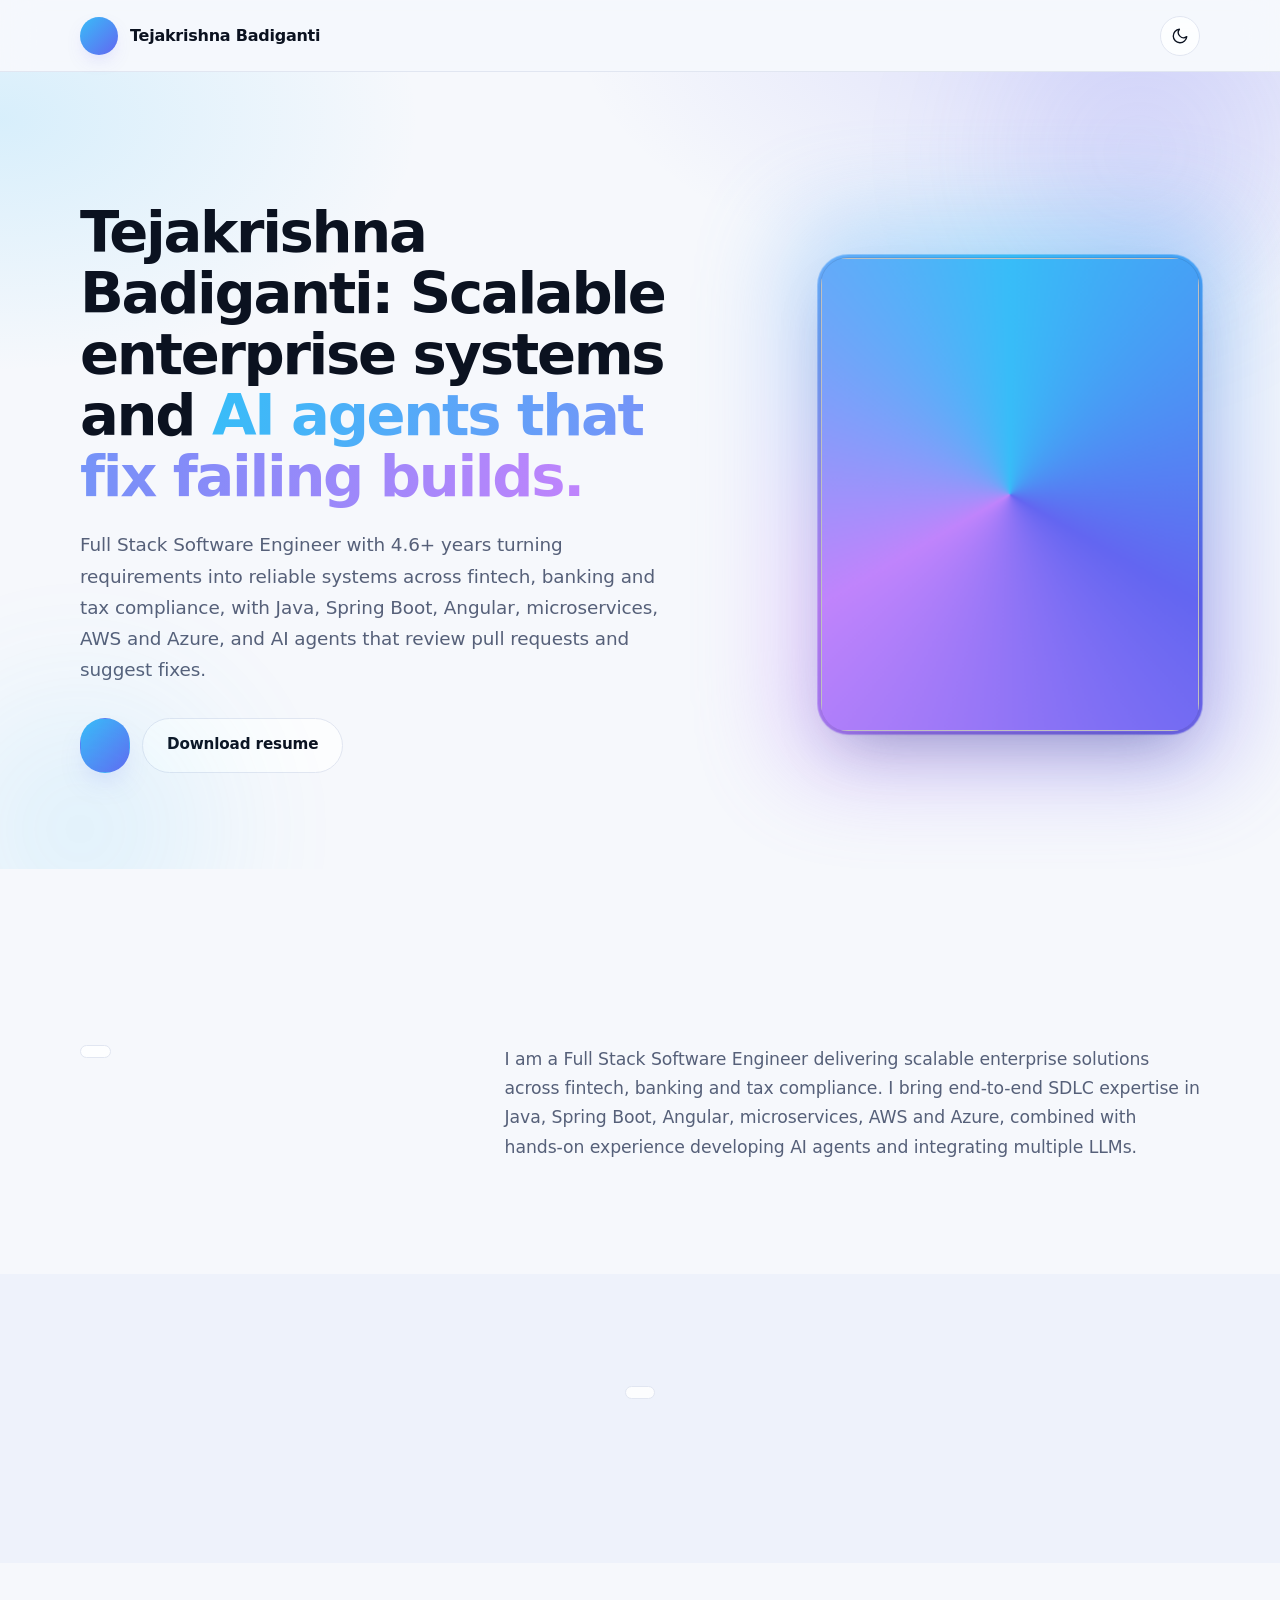
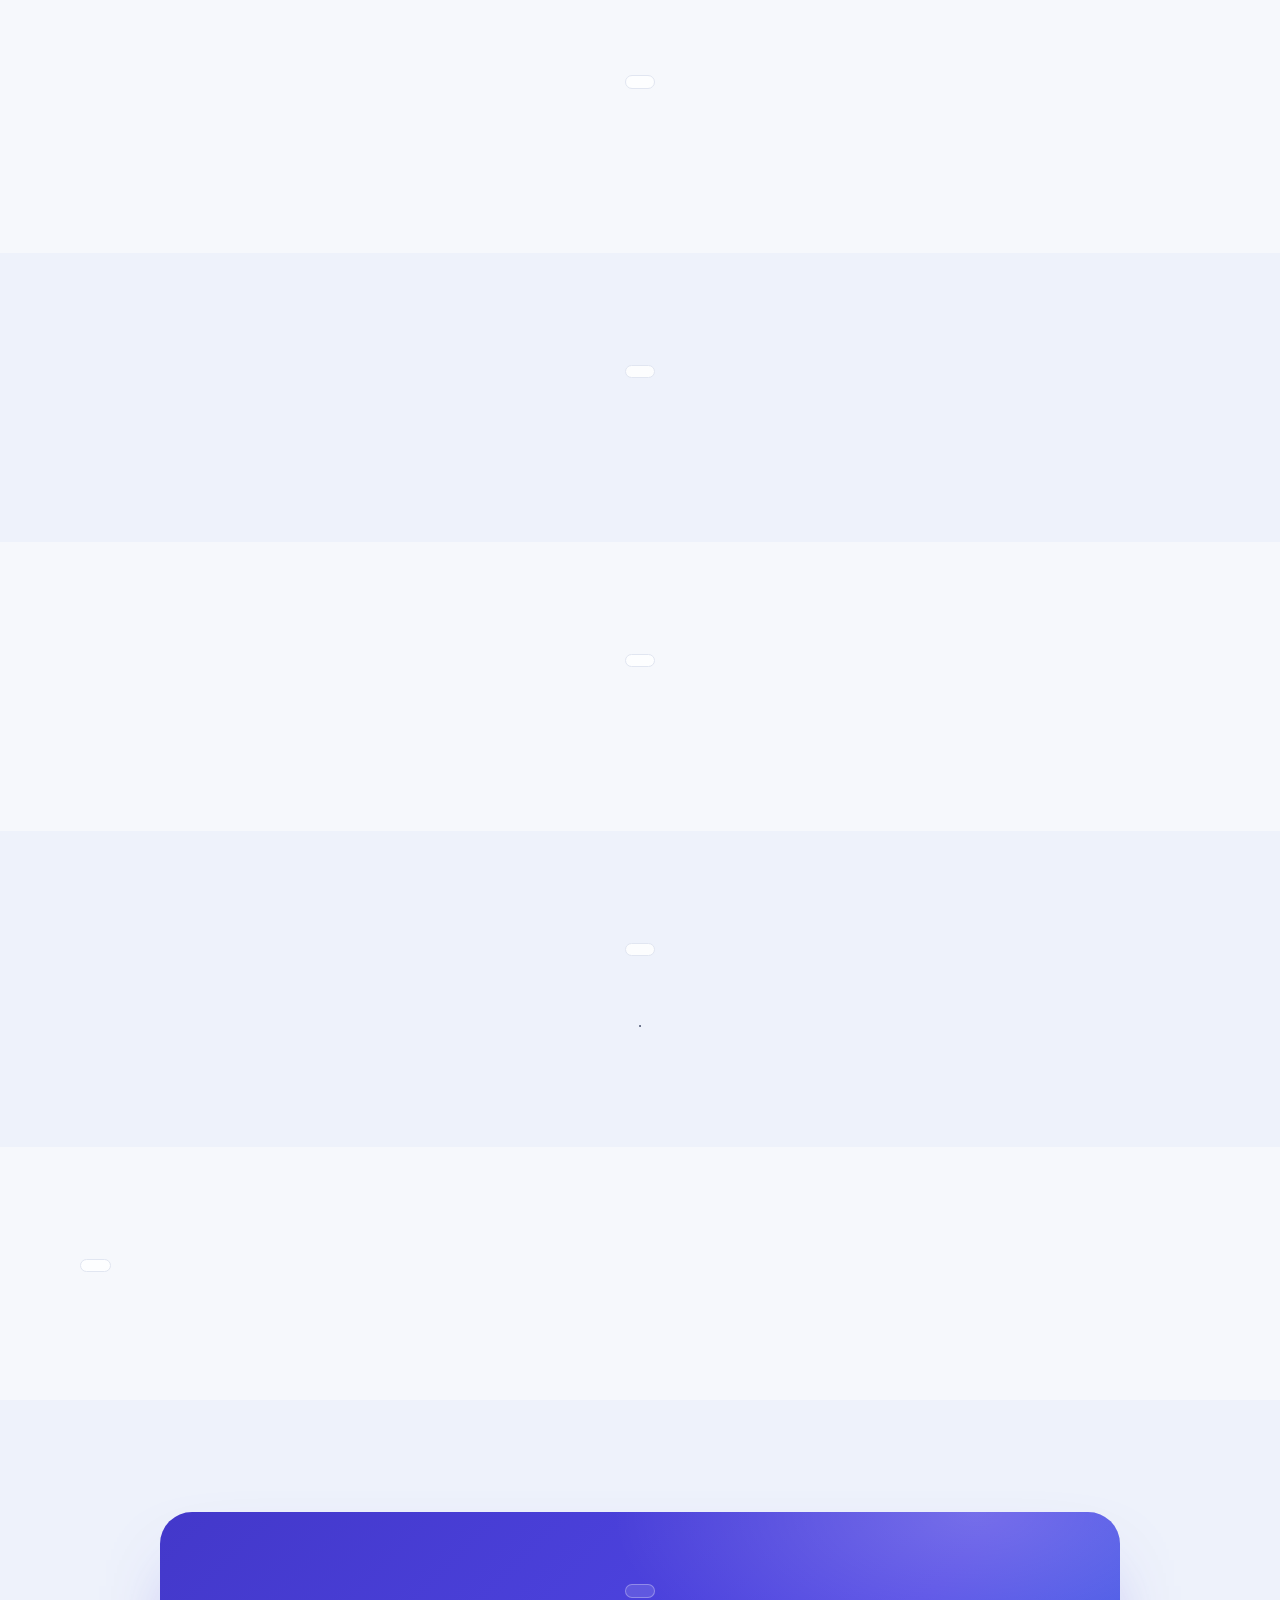
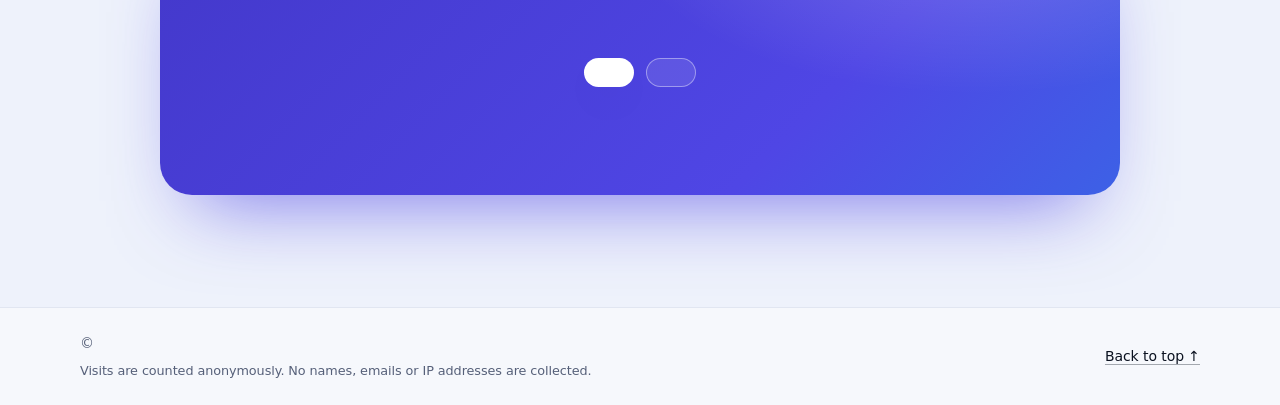
==== commit 90644d0f: "Add ten selectable themes with preview and customizer, Home menu entry and font choice" ====
--- a/index.html
+++ b/index.html
@@ -56,6 +56,7 @@
     <link rel="modulepreload" href="./packages/js/hero-roles.js" />
     <link rel="modulepreload" href="./packages/js/defaults.js" />
     <link rel="modulepreload" href="./packages/js/theme.js" />
+    <link rel="modulepreload" href="./packages/js/themes.js" />
     <link rel="modulepreload" href="./packages/js/reveal.js" />
     <link rel="modulepreload" href="./packages/js/dom.js" />
     <link rel="modulepreload" href="./packages/js/store.js" />
@@ -68,9 +69,21 @@
     <script>
       // Apply the saved theme before first paint to avoid a flash.
       (function () {
+        var boot = {};
+        try {
+          boot = JSON.parse(localStorage.getItem("theme-boot")) || {};
+        } catch (e) {}
         var saved = localStorage.getItem("theme");
         var dark = window.matchMedia("(prefers-color-scheme: dark)").matches;
-        document.documentElement.dataset.theme = saved || (dark ? "dark" : "light");
+        var preferred = boot.pref === "light" || boot.pref === "dark" ? boot.pref : dark ? "dark" : "light";
+        document.documentElement.dataset.theme = boot.forced || saved || preferred;
+        if (boot.forced) document.documentElement.setAttribute("data-mode-locked", "");
+        if (boot.css) {
+          var style = document.createElement("style");
+          style.id = "theme-overrides";
+          style.textContent = boot.css;
+          document.head.appendChild(style);
+        }
       })();
     </script>
   </head>
--- a/packages/css/styles.css
+++ b/packages/css/styles.css
@@ -0,0 +1,1541 @@
+/*==================== TOKENS ====================*/
+:root {
+  --bg: #ffffff;
+  --bg-alt: #eaf5fd;
+  --surface: #ffffff;
+  --ink: #0a1b2e;
+  --muted: #465a70;
+  --line: #d2e5f5;
+  --accent: #0b78d0;
+  --accent-contrast: #ffffff;
+  --gold: #0369a1;
+  --sky: #38bdf8;
+
+  --grad-hero: radial-gradient(760px 420px at 92% 8%, rgba(56, 189, 248, 0.28), transparent 70%),
+    linear-gradient(150deg, #ffffff 0%, #eaf5fd 55%, #c4e5fb 100%);
+  --grad-alt: linear-gradient(180deg, #f5fbff 0%, #e3f2fd 100%);
+  --grad-band: linear-gradient(100deg, #083b6a 0%, #0a63ad 55%, #0b78d0 100%);
+  --grad-contact: linear-gradient(145deg, #062f55 0%, #0a63ad 60%, #0b78d0 100%);
+  --grad-footer: linear-gradient(180deg, #0a3a66 0%, #06223d 100%);
+  --card-top-1: #0b78d0;
+  --card-top-2: #38bdf8;
+  --card-top-3: #0a4a82;
+  --tag-bg: #e6f3fd;
+  --tag-line: #bcdcf3;
+  --tag-ink: #0a3a66;
+
+  --font-serif: "Playfair Display", Georgia, "Times New Roman", serif;
+  --font-sans: "Inter", system-ui, -apple-system, "Segoe UI", Roboto, sans-serif;
+
+  --radius: 10px;
+  --shadow: 0 1px 2px rgba(10, 70, 120, 0.06), 0 10px 28px rgba(10, 70, 120, 0.1);
+  --header-height: 72px;
+}
+
+[data-theme="dark"] {
+  --bg: #05070a;
+  --bg-alt: #0a0f15;
+  --surface: #0f161e;
+  --ink: #f4f8fd;
+  --muted: #a3b3c6;
+  --line: #1c2a38;
+  --accent: #38bdf8;
+  --accent-contrast: #031624;
+  --gold: #7dd3fc;
+  --sky: #38bdf8;
+
+  --grad-hero: radial-gradient(760px 420px at 92% 0%, rgba(56, 189, 248, 0.2), transparent 70%),
+    linear-gradient(180deg, #000000 0%, #06111c 60%, #0a2236 100%);
+  --grad-alt: linear-gradient(180deg, #05070a 0%, #0b1824 100%);
+  --grad-band: linear-gradient(100deg, #061422 0%, #0a2c48 58%, #0e5384 100%);
+  --grad-contact: linear-gradient(145deg, #05080c 0%, #0a2238 65%, #0e4a75 100%);
+  --grad-footer: #000000;
+  --card-top-1: #38bdf8;
+  --card-top-2: #7dd3fc;
+  --card-top-3: #0e6fa8;
+  --tag-bg: #0f1d2b;
+  --tag-line: #1f3a52;
+  --tag-ink: #bfe6fb;
+  --shadow: 0 1px 2px rgba(0, 0, 0, 0.3), 0 8px 24px rgba(0, 0, 0, 0.35);
+}
+
+/*==================== BASE ====================*/
+*,
+*::before,
+*::after {
+  box-sizing: border-box;
+}
+
+html {
+  scroll-behavior: smooth;
+  scroll-padding-top: var(--header-height);
+  -webkit-text-size-adjust: 100%;
+}
+
+body {
+  margin: 0;
+  background: var(--bg);
+  color: var(--ink);
+  font-family: var(--font-sans);
+  font-size: 1rem;
+  line-height: 1.65;
+  -webkit-font-smoothing: antialiased;
+  transition: background-color 0.3s, color 0.3s;
+}
+
+h1,
+h2,
+h3,
+p,
+ul,
+ol,
+figure {
+  margin: 0;
+}
+
+ul,
+ol {
+  padding: 0;
+  list-style: none;
+}
+
+img {
+  display: block;
+  max-width: 100%;
+}
+
+a {
+  color: inherit;
+  text-decoration-color: color-mix(in srgb, currentColor 35%, transparent);
+  text-underline-offset: 0.2em;
+}
+
+a:hover {
+  color: var(--accent);
+  text-decoration-color: currentColor;
+}
+
+:focus-visible {
+  outline: 2px solid var(--accent);
+  outline-offset: 3px;
+  border-radius: 4px;
+}
+
+.container {
+  width: min(var(--content-width, 1120px), 100% - 3rem);
+  margin-inline: auto;
+}
+
+.skip-link {
+  position: absolute;
+  left: 1rem;
+  top: -4rem;
+  z-index: 100;
+  padding: 0.5rem 1rem;
+  background: var(--accent);
+  color: var(--accent-contrast);
+  border-radius: var(--radius);
+}
+
+.skip-link:focus {
+  top: 1rem;
+}
+
+.eyebrow {
+  font-size: 0.78rem;
+  font-weight: 600;
+  letter-spacing: 0.14em;
+  text-transform: uppercase;
+  color: var(--gold);
+}
+
+/*==================== HEADER ====================*/
+.site-header {
+  position: sticky;
+  top: 0;
+  z-index: 50;
+  height: var(--header-height);
+  background: color-mix(in srgb, var(--bg) 88%, transparent);
+  backdrop-filter: blur(12px);
+  -webkit-backdrop-filter: blur(12px);
+  border-bottom: 1px solid transparent;
+  transition: border-color 0.3s;
+}
+
+.site-header.is-scrolled {
+  border-bottom-color: var(--line);
+}
+
+.site-header__inner {
+  display: flex;
+  align-items: center;
+  justify-content: space-between;
+  gap: 1.5rem;
+  height: 100%;
+}
+
+.brand {
+  display: inline-flex;
+  align-items: center;
+  gap: 0.75rem;
+  text-decoration: none;
+}
+
+.brand__mark {
+  display: grid;
+  place-items: center;
+  width: 38px;
+  height: 38px;
+  border: 1.5px solid var(--ink);
+  border-radius: 50%;
+  font-family: var(--font-serif);
+  font-size: 0.95rem;
+  font-weight: 600;
+}
+
+.brand__name {
+  font-family: var(--font-serif);
+  font-size: 1.05rem;
+  font-weight: 500;
+}
+
+.nav__list {
+  display: flex;
+  gap: 1.5rem;
+}
+
+.nav__link {
+  position: relative;
+  padding: 0.25rem 0;
+  font-size: 0.9rem;
+  font-weight: 500;
+  color: var(--muted);
+  text-decoration: none;
+}
+
+.nav__link::after {
+  content: "";
+  position: absolute;
+  left: 0;
+  right: 0;
+  bottom: -2px;
+  height: 1.5px;
+  background: var(--gold);
+  transform: scaleX(0);
+  transform-origin: left;
+  transition: transform 0.25s;
+}
+
+.nav__link:hover,
+.nav__link.is-active {
+  color: var(--ink);
+}
+
+.nav__link:hover::after,
+.nav__link.is-active::after {
+  transform: scaleX(1);
+}
+
+.site-header__actions {
+  display: flex;
+  gap: 0.5rem;
+}
+
+.icon-button {
+  display: grid;
+  place-items: center;
+  width: 40px;
+  height: 40px;
+  border: 1px solid var(--line);
+  border-radius: 50%;
+  background: transparent;
+  color: var(--ink);
+  cursor: pointer;
+  transition: border-color 0.2s, background-color 0.2s;
+}
+
+.icon-button:hover {
+  border-color: var(--ink);
+}
+
+.icon {
+  width: 18px;
+  height: 18px;
+  fill: none;
+  stroke: currentColor;
+  stroke-width: 1.8;
+  stroke-linecap: round;
+  stroke-linejoin: round;
+}
+
+.icon--sun {
+  display: none;
+}
+
+[data-theme="dark"] .icon--sun {
+  display: block;
+}
+
+[data-theme="dark"] .icon--moon {
+  display: none;
+}
+
+.nav-toggle {
+  display: none;
+}
+
+/*==================== BUTTONS ====================*/
+.button {
+  display: inline-flex;
+  align-items: center;
+  justify-content: center;
+  padding: 0.8rem 1.5rem;
+  border: 1px solid transparent;
+  border-radius: 999px;
+  font-size: 0.95rem;
+  font-weight: 500;
+  text-decoration: none;
+  transition: transform 0.2s, background-color 0.2s, border-color 0.2s, color 0.2s;
+}
+
+.button--primary {
+  background: var(--accent);
+  color: var(--accent-contrast);
+}
+
+.button--primary:hover {
+  color: var(--accent-contrast);
+  transform: translateY(-2px);
+}
+
+.button--ghost {
+  border-color: var(--line);
+}
+
+.button--ghost:hover {
+  border-color: var(--ink);
+  color: var(--ink);
+}
+
+.button--large {
+  max-width: 100%;
+  padding: 1rem 1.5rem;
+  font-size: clamp(0.85rem, 3.6vw, 1.05rem);
+  overflow-wrap: anywhere;
+  text-align: center;
+}
+
+/*==================== HERO ====================*/
+.hero {
+  padding: clamp(3rem, 8vw, 6rem) 0;
+}
+
+.hero__inner {
+  display: grid;
+  grid-template-columns: 1.4fr 1fr;
+  align-items: center;
+  gap: clamp(2rem, 6vw, 5rem);
+}
+
+.hero__title {
+  margin: 1rem 0 1.5rem;
+  font-family: var(--font-serif);
+  font-size: clamp(2.2rem, 5vw, 3.75rem);
+  font-weight: 500;
+  line-height: 1.1;
+  letter-spacing: -0.02em;
+}
+
+.hero__title em {
+  font-style: italic;
+  color: var(--accent);
+}
+
+.hero__lead {
+  max-width: 56ch;
+  font-size: 1.1rem;
+  color: var(--muted);
+}
+
+.hero__cta {
+  display: flex;
+  flex-wrap: wrap;
+  gap: 0.75rem;
+  margin: 2rem 0;
+}
+
+.hero__meta {
+  display: flex;
+  flex-wrap: wrap;
+  gap: 0.5rem 1.5rem;
+  font-size: 0.9rem;
+  color: var(--muted);
+}
+
+.hero__figure {
+  position: relative;
+  justify-self: end;
+  width: min(100%, 380px);
+}
+
+.hero__figure::before {
+  content: "";
+  position: absolute;
+  inset: 16px -16px -16px 16px;
+  border: 1.5px solid var(--gold);
+  border-radius: var(--radius);
+}
+
+.hero__figure img {
+  position: relative;
+  width: 100%;
+  height: auto;
+  aspect-ratio: 4 / 5;
+  object-fit: cover;
+  object-position: center top;
+  border-radius: var(--radius);
+  box-shadow: var(--shadow);
+}
+
+/*==================== STATS ====================*/
+.stats {
+  border-block: 1px solid var(--line);
+  background: var(--surface);
+}
+
+.stats__inner {
+  display: grid;
+  grid-template-columns: repeat(4, 1fr);
+}
+
+.stat {
+  padding: 2rem 1rem;
+  text-align: center;
+}
+
+.stat + .stat {
+  border-left: 1px solid var(--line);
+}
+
+.stat__value {
+  display: block;
+  font-family: var(--font-serif);
+  font-size: 2.25rem;
+  font-weight: 500;
+  line-height: 1.1;
+}
+
+.stat__label {
+  display: block;
+  margin-top: 0.35rem;
+  font-size: 0.85rem;
+  color: var(--muted);
+}
+
+/*==================== SECTIONS ====================*/
+.section {
+  padding: clamp(3.5rem, 8vw, 6.5rem) 0;
+}
+
+.section--alt {
+  background: var(--bg-alt);
+}
+
+main > section[hidden] {
+  display: none;
+}
+
+.section__grid {
+  display: grid;
+  grid-template-columns: 1fr 2fr;
+  gap: clamp(2rem, 6vw, 5rem);
+  align-items: start;
+}
+
+.section__head {
+  display: grid;
+  gap: 0.75rem;
+}
+
+.section__head--center {
+  max-width: 640px;
+  margin: 0 auto clamp(2.5rem, 5vw, 4rem);
+  text-align: center;
+}
+
+.section__title {
+  font-family: var(--font-serif);
+  font-size: clamp(1.75rem, 3.5vw, 2.5rem);
+  font-weight: 500;
+  line-height: 1.2;
+  letter-spacing: -0.015em;
+}
+
+.prose {
+  display: grid;
+  gap: 1.25rem;
+  font-size: 1.05rem;
+  color: var(--muted);
+}
+
+/*==================== TIMELINE ====================*/
+.timeline {
+  display: grid;
+  gap: 2.5rem;
+  max-width: 920px;
+  margin-inline: auto;
+}
+
+.timeline__item {
+  display: grid;
+  grid-template-columns: 200px 1fr;
+  gap: 2rem;
+  padding: 2rem;
+  background: var(--surface);
+  border: 1px solid var(--line);
+  border-radius: var(--radius);
+  box-shadow: var(--shadow);
+}
+
+.timeline__date {
+  font-weight: 600;
+}
+
+.timeline__place {
+  font-size: 0.9rem;
+  color: var(--muted);
+}
+
+.timeline__role {
+  font-family: var(--font-serif);
+  font-size: 1.4rem;
+  font-weight: 500;
+}
+
+.timeline__company {
+  margin: 0.25rem 0 1.25rem;
+  font-weight: 600;
+  color: var(--accent);
+}
+
+.timeline__company span {
+  display: block;
+  font-size: 0.9rem;
+  font-weight: 400;
+  color: var(--muted);
+}
+
+.checklist {
+  display: grid;
+  gap: 0.85rem;
+  font-size: 0.95rem;
+  color: var(--muted);
+}
+
+.checklist li {
+  position: relative;
+  padding-left: 1.4rem;
+}
+
+.checklist li::before {
+  content: "";
+  position: absolute;
+  left: 0;
+  top: 0.7em;
+  width: 6px;
+  height: 6px;
+  border-radius: 50%;
+  background: var(--gold);
+}
+
+/*==================== CARDS ====================*/
+.cards {
+  display: grid;
+  grid-template-columns: repeat(3, 1fr);
+  gap: 1.5rem;
+}
+
+.card {
+  padding: 1.75rem;
+  background: var(--surface);
+  border: 1px solid var(--line);
+  border-radius: var(--radius);
+  transition: transform 0.25s, box-shadow 0.25s, border-color 0.25s;
+}
+
+.card:hover {
+  transform: translateY(-4px);
+  border-color: var(--gold);
+  box-shadow: var(--shadow);
+}
+
+.card__tag {
+  font-size: 0.75rem;
+  font-weight: 600;
+  letter-spacing: 0.1em;
+  text-transform: uppercase;
+  color: var(--gold);
+}
+
+.card__title {
+  margin: 0.6rem 0;
+  font-family: var(--font-serif);
+  font-size: 1.25rem;
+  font-weight: 500;
+  line-height: 1.3;
+}
+
+.card__text {
+  font-size: 0.95rem;
+  color: var(--muted);
+}
+
+/*==================== SKILLS ====================*/
+.skills {
+  display: grid;
+  grid-template-columns: repeat(2, 1fr);
+  gap: 1.5rem;
+}
+
+.skills__group {
+  padding: 1.75rem;
+  background: var(--surface);
+  border: 1px solid var(--line);
+  border-radius: var(--radius);
+}
+
+.skills__title {
+  margin-bottom: 1rem;
+  font-family: var(--font-serif);
+  font-size: 1.15rem;
+  font-weight: 500;
+}
+
+.tags {
+  display: flex;
+  flex-wrap: wrap;
+  gap: 0.5rem;
+}
+
+.tags li {
+  padding: 0.25rem 0.75rem;
+  border: 1px solid var(--line);
+  border-radius: 999px;
+  background: var(--bg);
+  font-size: 0.82rem;
+  font-weight: 500;
+}
+
+/*==================== AWARDS ====================*/
+.awards {
+  display: grid;
+  grid-template-columns: repeat(2, 1fr);
+  gap: 1.5rem;
+  max-width: 920px;
+  margin-inline: auto;
+}
+
+.award {
+  padding: 1.5rem 1.75rem;
+  background: var(--surface);
+  border: 1px solid var(--line);
+  border-left: 3px solid var(--gold);
+  border-radius: var(--radius);
+}
+
+.award:first-child {
+  grid-column: 1 / -1;
+}
+
+.award__title {
+  font-family: var(--font-serif);
+  font-size: 1.15rem;
+  font-weight: 500;
+  line-height: 1.3;
+}
+
+.award__text {
+  margin-top: 0.4rem;
+  font-size: 0.95rem;
+  color: var(--muted);
+}
+
+/*==================== CERTIFICATIONS ====================*/
+.certs__group {
+  margin-bottom: 1.25rem;
+  font-family: var(--font-serif);
+  font-size: 1.2rem;
+  font-weight: 500;
+}
+
+.certs__section + .certs__section {
+  margin-top: 3rem;
+}
+
+.certs {
+  display: grid;
+  grid-template-columns: repeat(3, 1fr);
+  gap: 1.5rem;
+}
+
+.cert__link::after {
+  content: "";
+  display: table;
+  clear: both;
+}
+
+.cert__link img.cert__badge {
+  float: right;
+  width: 56px;
+  height: 56px;
+  aspect-ratio: auto;
+  margin: 0 0 0.5rem 0.75rem;
+  border: 0;
+  border-radius: 0;
+  object-fit: contain;
+}
+
+.cert__link {
+  display: block;
+  height: 100%;
+  padding: 1rem;
+  background: var(--surface);
+  border: 1px solid var(--line);
+  border-radius: var(--radius);
+  text-decoration: none;
+  transition: transform 0.25s, box-shadow 0.25s, border-color 0.25s;
+}
+
+.cert__link:hover {
+  transform: translateY(-4px);
+  border-color: var(--gold);
+  box-shadow: var(--shadow);
+  color: inherit;
+}
+
+.cert__link img {
+  width: 100%;
+  aspect-ratio: 4 / 3;
+  object-fit: cover;
+  object-position: top;
+  margin-bottom: 1rem;
+  border: 1px solid var(--line);
+  border-radius: 6px;
+}
+
+.cert__name {
+  display: block;
+  font-family: var(--font-serif);
+  font-size: 1.05rem;
+  font-weight: 500;
+  line-height: 1.3;
+}
+
+.cert__issuer {
+  display: block;
+  margin-top: 0.25rem;
+  font-size: 0.85rem;
+  color: var(--muted);
+}
+
+.certs__footer {
+  margin-top: 2rem;
+  text-align: center;
+  color: var(--muted);
+}
+
+/*==================== EDUCATION ====================*/
+.education {
+  display: grid;
+  gap: 1rem;
+}
+
+.education__item {
+  display: flex;
+  justify-content: space-between;
+  gap: 1.5rem;
+  padding: 1.5rem;
+  background: var(--surface);
+  border: 1px solid var(--line);
+  border-radius: var(--radius);
+}
+
+.education__title {
+  font-family: var(--font-serif);
+  font-size: 1.15rem;
+  font-weight: 500;
+}
+
+.education__place {
+  font-size: 0.95rem;
+  color: var(--muted);
+}
+
+.education__meta {
+  flex-shrink: 0;
+  font-size: 0.9rem;
+  font-weight: 500;
+  text-align: right;
+  color: var(--muted);
+}
+
+/*==================== CONTACT ====================*/
+.contact__inner {
+  display: grid;
+  justify-items: center;
+  gap: 1.25rem;
+  text-align: center;
+}
+
+.contact__title {
+  max-width: 18ch;
+  font-family: var(--font-serif);
+  font-size: clamp(2rem, 5vw, 3.5rem);
+  font-weight: 500;
+  line-height: 1.1;
+  letter-spacing: -0.02em;
+}
+
+.contact__lead {
+  max-width: 48ch;
+  color: var(--muted);
+}
+
+.contact__links {
+  display: flex;
+  flex-wrap: wrap;
+  justify-content: center;
+  gap: 0.5rem 2rem;
+  margin-top: 1rem;
+  font-size: 0.95rem;
+  color: var(--muted);
+}
+
+/*==================== FOOTER ====================*/
+.site-footer {
+  border-top: 1px solid var(--line);
+  font-size: 0.875rem;
+  color: var(--muted);
+}
+
+.site-footer__inner {
+  display: flex;
+  justify-content: space-between;
+  gap: 1rem;
+  padding: 1.5rem 0;
+}
+
+/*==================== CERTIFICATE POPUP ====================*/
+.cert__link {
+  cursor: zoom-in;
+}
+
+html:has(dialog[open]) {
+  overflow: hidden;
+}
+
+.lightbox {
+  width: min(1040px, 94vw);
+  max-width: none;
+  max-height: 94vh;
+  padding: 0;
+  border: 0;
+  background: transparent;
+  color: var(--ink);
+}
+
+.lightbox::backdrop {
+  background: rgba(10, 12, 18, 0.78);
+}
+
+.lightbox[open] {
+  animation: lightbox-in 0.2s ease;
+}
+
+@keyframes lightbox-in {
+  from {
+    opacity: 0;
+    transform: translateY(12px) scale(0.98);
+  }
+}
+
+.lightbox__panel {
+  display: flex;
+  flex-direction: column;
+  max-height: 94vh;
+  background: var(--surface);
+  border: 1px solid var(--line);
+  border-radius: var(--radius);
+  box-shadow: var(--shadow);
+  overflow: hidden;
+}
+
+.lightbox__bar {
+  display: flex;
+  align-items: center;
+  gap: 1rem;
+  padding: 1rem 1.25rem;
+  border-bottom: 1px solid var(--line);
+}
+
+.lightbox__badge {
+  flex-shrink: 0;
+  width: 48px;
+  height: 48px;
+  object-fit: contain;
+}
+
+.lightbox__badge[hidden],
+#cert-verify[hidden] {
+  display: none;
+}
+
+.lightbox__heading {
+  flex: 1;
+  min-width: 0;
+}
+
+.lightbox__title {
+  font-family: var(--font-serif);
+  font-size: 1.15rem;
+  font-weight: 500;
+  line-height: 1.3;
+}
+
+.lightbox__issuer {
+  font-size: 0.85rem;
+  color: var(--muted);
+}
+
+.lightbox__actions {
+  display: flex;
+  flex-wrap: wrap;
+  gap: 0.5rem;
+}
+
+.lightbox__actions .button {
+  gap: 0.4rem;
+  padding: 0.55rem 1.1rem;
+  font-size: 0.9rem;
+}
+
+.lightbox__actions .icon {
+  width: 16px;
+  height: 16px;
+}
+
+.lightbox__body {
+  display: grid;
+  place-items: center;
+  padding: 1rem;
+  overflow: auto;
+  background: var(--bg-alt);
+}
+
+.lightbox__image {
+  max-width: 100%;
+  max-height: 72vh;
+  height: auto;
+  object-fit: contain;
+  border-radius: 6px;
+}
+
+@media (max-width: 640px) {
+  .lightbox__bar {
+    flex-wrap: wrap;
+  }
+
+  .lightbox__actions {
+    width: 100%;
+  }
+
+  .lightbox__actions .button {
+    flex: 1;
+  }
+}
+
+/*==================== ADMIN ====================*/
+.load-error {
+  padding: 2rem 0;
+  text-align: center;
+  color: var(--muted);
+}
+
+.site-footer__links {
+  display: flex;
+  align-items: center;
+  gap: 1.25rem;
+}
+
+.admin-link {
+  padding: 0;
+  border: 0;
+  background: none;
+  color: var(--muted);
+  font: inherit;
+  font-size: 0.8rem;
+  text-decoration: underline;
+  cursor: pointer;
+}
+
+.admin-link[hidden],
+.admin-fab[hidden],
+.admin-panel[hidden] {
+  display: none;
+}
+
+.admin-fab {
+  position: fixed;
+  left: 1rem;
+  bottom: 1rem;
+  z-index: 60;
+  box-shadow: var(--shadow);
+}
+
+.admin-panel {
+  position: fixed;
+  top: 0;
+  right: 0;
+  bottom: 0;
+  z-index: 70;
+  display: flex;
+  flex-direction: column;
+  width: min(520px, 100vw);
+  background: var(--surface);
+  border-left: 1px solid var(--line);
+  box-shadow: -8px 0 32px rgba(0, 0, 0, 0.18);
+  font-size: 0.92rem;
+}
+
+.admin-panel__bar,
+.admin-panel__picker,
+.admin-panel__foot {
+  padding: 0.85rem 1.1rem;
+}
+
+.admin-panel__bar {
+  display: flex;
+  align-items: center;
+  justify-content: space-between;
+  gap: 1rem;
+  border-bottom: 1px solid var(--line);
+}
+
+.admin-panel__picker {
+  border-bottom: 1px solid var(--line);
+}
+
+.admin-panel__foot {
+  border-top: 1px solid var(--line);
+}
+
+.admin-panel__foot .button {
+  width: 100%;
+}
+
+.admin-panel__body {
+  flex: 1;
+  padding: 1rem 1.1rem;
+  overflow-y: auto;
+}
+
+.admin-panel__title {
+  font-family: var(--font-serif);
+  font-size: 1.2rem;
+  font-weight: 500;
+}
+
+.admin-panel__actions {
+  display: flex;
+  align-items: center;
+  gap: 0.5rem;
+}
+
+.admin-status {
+  font-size: 0.78rem;
+  color: var(--muted);
+}
+
+.admin-status[data-state="dirty"] {
+  color: var(--gold);
+  font-weight: 600;
+}
+
+.admin-small {
+  padding: 0.4rem 0.9rem;
+  font-size: 0.82rem;
+}
+
+.admin-select,
+.admin-field input:not([type="color"]):not([type="file"]):not([type="checkbox"]),
+.admin-field textarea,
+.admin-field select,
+.admin-login input {
+  width: 100%;
+  padding: 0.55rem 0.7rem;
+  border: 1px solid var(--line);
+  border-radius: 6px;
+  background: var(--bg);
+  color: var(--ink);
+  font: inherit;
+}
+
+.admin-field textarea {
+  resize: vertical;
+}
+
+.admin-field input[type="color"] {
+  width: 64px;
+  height: 36px;
+  padding: 2px;
+  border: 1px solid var(--line);
+  border-radius: 6px;
+  background: var(--bg);
+  cursor: pointer;
+}
+
+.admin-field {
+  display: grid;
+  gap: 0.3rem;
+  margin-bottom: 0.9rem;
+}
+
+.admin-label {
+  font-size: 0.82rem;
+  font-weight: 600;
+}
+
+.admin-field--check {
+  grid-template-columns: auto 1fr;
+  column-gap: 0.6rem;
+  align-items: center;
+}
+
+.admin-field--check input {
+  grid-area: 1 / 1;
+}
+
+.admin-field--check .admin-label {
+  grid-area: 1 / 2;
+}
+
+.admin-field--check .admin-help {
+  grid-area: 2 / 1 / 3 / -1;
+}
+
+.admin-help,
+.admin-hint {
+  font-size: 0.78rem;
+  color: var(--muted);
+}
+
+.admin-hint {
+  margin-bottom: 0.9rem;
+}
+
+.admin-error {
+  min-height: 1.2em;
+  font-size: 0.85rem;
+  color: #b3261e;
+}
+
+.admin-upload {
+  display: grid;
+  gap: 0.5rem;
+  justify-items: start;
+}
+
+.admin-preview {
+  max-width: 180px;
+  max-height: 140px;
+  object-fit: contain;
+  border: 1px solid var(--line);
+  border-radius: 6px;
+  background: var(--bg-alt);
+}
+
+.admin-preview[hidden] {
+  display: none;
+}
+
+.admin-item {
+  margin-bottom: 0.6rem;
+  border: 1px solid var(--line);
+  border-radius: var(--radius);
+  background: var(--bg);
+}
+
+.admin-item__bar {
+  display: flex;
+  align-items: center;
+  gap: 0.25rem;
+  padding: 0.3rem 0.4rem 0.3rem 0.2rem;
+}
+
+.admin-item__toggle {
+  flex: 1;
+  min-width: 0;
+  padding: 0.5rem 0.6rem;
+  border: 0;
+  background: none;
+  color: var(--ink);
+  font: inherit;
+  font-weight: 600;
+  text-align: left;
+  white-space: nowrap;
+  text-overflow: ellipsis;
+  overflow: hidden;
+  cursor: pointer;
+}
+
+.admin-item__tool {
+  width: 30px;
+  height: 30px;
+  border: 1px solid var(--line);
+  border-radius: 6px;
+  background: var(--surface);
+  color: var(--ink);
+  cursor: pointer;
+}
+
+.admin-item__tool:disabled {
+  opacity: 0.35;
+  cursor: default;
+}
+
+.admin-item__body {
+  padding: 0.9rem 0.8rem 0.2rem;
+  border-top: 1px solid var(--line);
+}
+
+.admin-item__body[hidden] {
+  display: none;
+}
+
+.admin-check {
+  display: flex;
+  align-items: center;
+  gap: 0.5rem;
+  margin-bottom: 1rem;
+  font-size: 0.85rem;
+}
+
+.admin-actions {
+  display: flex;
+  flex-wrap: wrap;
+  gap: 0.5rem;
+}
+
+.admin-log {
+  display: grid;
+  gap: 0.35rem;
+  margin: 1rem 0;
+  font-size: 0.85rem;
+}
+
+.admin-log [data-kind="error"] {
+  color: #b3261e;
+  font-weight: 600;
+}
+
+.admin-log [data-kind="success"] {
+  color: #1b7a3d;
+  font-weight: 600;
+}
+
+.admin-help-box {
+  margin-top: 1rem;
+  font-size: 0.85rem;
+  color: var(--muted);
+}
+
+.admin-help-box ol {
+  margin: 0.5rem 0 0 1.1rem;
+  list-style: decimal;
+}
+
+.admin-help-box li + li {
+  margin-top: 0.3rem;
+}
+
+.admin-visibility {
+  margin-bottom: 1rem;
+  padding: 0.75rem 0.9rem 0.1rem;
+  border: 1px solid var(--line);
+  border-radius: var(--radius);
+  background: var(--bg-alt);
+}
+
+/* Editor open: sections switched off for visitors stay visible, dimmed and labelled. */
+.admin-editing main > section.is-disabled[hidden] {
+  position: relative;
+  display: block;
+  opacity: 0.5;
+  outline: 2px dashed var(--gold);
+  outline-offset: -2px;
+}
+
+.admin-editing main > section.is-disabled[hidden]::before {
+  content: "Hidden from visitors";
+  position: absolute;
+  top: 0.5rem;
+  right: 0.75rem;
+  z-index: 5;
+  padding: 0.15rem 0.6rem;
+  border-radius: 999px;
+  background: var(--gold);
+  color: var(--bg);
+  white-space: nowrap;
+  font-size: 0.7rem;
+  font-weight: 600;
+  letter-spacing: 0.08em;
+  text-transform: uppercase;
+}
+
+.admin-token-example {
+  display: block;
+  margin: 0.3rem 0 0.6rem;
+  padding: 0.5rem 0.6rem;
+  border: 1px dashed var(--line);
+  border-radius: 6px;
+  background: var(--bg);
+  font-family: ui-monospace, SFMono-Regular, Menlo, monospace;
+  font-size: 0.72rem;
+  color: var(--muted);
+  overflow-wrap: anywhere;
+  user-select: none;
+}
+
+.admin-login {
+  width: min(380px, 92vw);
+  padding: 1.5rem;
+  border: 1px solid var(--line);
+  border-radius: var(--radius);
+  background: var(--surface);
+  color: var(--ink);
+  box-shadow: var(--shadow);
+}
+
+.admin-login::backdrop {
+  background: rgba(10, 12, 18, 0.78);
+}
+
+.admin-login__title {
+  margin-bottom: 1rem;
+  font-family: var(--font-serif);
+  font-size: 1.4rem;
+  font-weight: 500;
+}
+
+.admin-login__actions {
+  display: flex;
+  justify-content: flex-end;
+  gap: 0.5rem;
+}
+
+@media (max-width: 640px) {
+  .admin-panel {
+    width: 100vw;
+  }
+}
+
+/*==================== REVEAL ====================*/
+.js .reveal {
+  opacity: 0;
+  transform: translateY(16px);
+  transition: opacity 0.6s ease, transform 0.6s ease;
+}
+
+.js .reveal.is-visible {
+  opacity: 1;
+  transform: none;
+}
+
+@media (prefers-reduced-motion: reduce) {
+  html {
+    scroll-behavior: auto;
+  }
+
+  *,
+  *::before,
+  *::after {
+    transition: none !important;
+  }
+
+  .js .reveal {
+    opacity: 1;
+    transform: none;
+  }
+}
+
+/*==================== RESPONSIVE ====================*/
+@media (max-width: 960px) {
+  .nav-toggle {
+    display: grid;
+  }
+
+  .nav {
+    position: absolute;
+    top: var(--header-height);
+    left: 0;
+    right: 0;
+    display: none;
+    padding: 1rem 1.5rem 1.5rem;
+    background: var(--bg);
+    border-bottom: 1px solid var(--line);
+  }
+
+  .nav.is-open {
+    display: block;
+  }
+
+  .nav__list {
+    flex-direction: column;
+    gap: 0.5rem;
+  }
+
+  .nav__link {
+    display: block;
+    padding: 0.6rem 0;
+    font-size: 1rem;
+  }
+
+  .hero__inner,
+  .section__grid {
+    grid-template-columns: 1fr;
+  }
+
+  .hero__figure {
+    justify-self: start;
+    width: min(100%, 320px);
+    margin-right: 16px;
+  }
+
+  .cards,
+  .certs {
+    grid-template-columns: repeat(2, 1fr);
+  }
+
+  .stats__inner {
+    grid-template-columns: repeat(2, 1fr);
+  }
+
+  .stat:nth-child(3) {
+    border-left: 0;
+  }
+
+  .stat:nth-child(n + 3) {
+    border-top: 1px solid var(--line);
+  }
+}
+
+@media (max-width: 640px) {
+  .brand__name {
+    display: none;
+  }
+
+  .cards,
+  .certs,
+  .skills,
+  .awards {
+    grid-template-columns: 1fr;
+  }
+
+  .timeline__item {
+    grid-template-columns: 1fr;
+    gap: 1rem;
+    padding: 1.5rem;
+  }
+
+  .education__item {
+    flex-direction: column;
+    gap: 0.5rem;
+  }
+
+  .education__meta {
+    text-align: left;
+  }
+
+  .site-footer__inner {
+    flex-direction: column;
+  }
+}
+
+/*==================== EDITOR: VISITORS ====================*/
+.admin-stats {
+  display: grid;
+  grid-template-columns: repeat(3, 1fr);
+  gap: 0.6rem;
+  margin: 0.9rem 0;
+}
+
+.admin-stat {
+  display: flex;
+  flex-direction: column;
+  padding: 0.7rem 0.8rem;
+  border: 1px solid var(--line);
+  border-radius: var(--radius);
+  background: var(--bg);
+}
+
+.admin-stat__value {
+  font-size: 1.6rem;
+  font-weight: 700;
+  line-height: 1.1;
+  color: var(--accent);
+}
+
+.admin-stat__label {
+  font-size: 0.75rem;
+  color: var(--muted);
+}
+
+.admin-bars {
+  display: flex;
+  align-items: flex-end;
+  gap: 4px;
+  height: 140px;
+  margin: 0.5rem 0 1rem;
+}
+
+.admin-bars__col {
+  display: flex;
+  flex: 1;
+  flex-direction: column;
+  align-items: center;
+  justify-content: flex-end;
+  height: 100%;
+  min-width: 0;
+}
+
+.admin-bars__bar {
+  width: 100%;
+  min-height: 2px;
+  border-radius: 3px 3px 0 0;
+  background: var(--accent);
+}
+
+.admin-bars__count,
+.admin-bars__day {
+  font-size: 0.65rem;
+  color: var(--muted);
+}
+
+.admin-rank__title {
+  margin: 1rem 0 0.4rem;
+  font-size: 0.85rem;
+}
+
+.admin-rank ul {
+  margin: 0;
+  padding: 0;
+  list-style: none;
+}
+
+.admin-rank li {
+  display: flex;
+  justify-content: space-between;
+  padding: 0.35rem 0;
+  border-bottom: 1px solid var(--line);
+  font-size: 0.85rem;
+}
--- a/packages/css/modern.css
+++ b/packages/css/modern.css
@@ -2,7 +2,8 @@
    To go back to the classic look, remove the <link> to this file in index.html. */
 
 html:root {
-  --font-serif: var(--font-sans);
+  --font-heading: var(--font-sans);
+  --font-serif: var(--font-heading);
   --radius: 20px;
   --m-grad: linear-gradient(135deg, #38bdf8 0%, #6366f1 100%);
   --m-grad-text: linear-gradient(100deg, #38bdf8 0%, #818cf8 55%, #c084fc 100%);
@@ -42,8 +43,8 @@
 }
 
 body {
-  font-size: 1rem;
-  line-height: 1.7;
+  font-size: var(--body-size, 1rem);
+  line-height: var(--body-leading, 1.7);
   letter-spacing: -0.005em;
 }
 
@@ -51,7 +52,11 @@
 h2,
 h3,
 h4 {
-  font-family: var(--font-sans);
+  font-family: var(--font-heading);
+}
+
+html[data-mode-locked] #theme-toggle {
+  display: none;
 }
 
 /*==================== HEADER ====================*/
@@ -73,7 +78,7 @@
 .brand__mark {
   border: 0;
   background: var(--m-grad);
-  color: #fff;
+  color: var(--on-accent, #fff);
   font-family: var(--font-sans);
   font-size: 0.9rem;
   font-weight: 700;
@@ -117,7 +122,7 @@
   margin-left: 0.4rem;
   border: 0;
   background: var(--m-grad);
-  color: #fff;
+  color: var(--on-accent, #fff);
   font-weight: 600;
   box-shadow: 0 10px 24px -10px var(--m-ring);
 }
@@ -125,7 +130,7 @@
 .nav__link--cta:hover,
 .nav__link--cta.is-active {
   background: var(--m-grad);
-  color: #fff;
+  color: var(--on-accent, #fff);
   filter: brightness(1.08);
 }
 
@@ -143,12 +148,12 @@
 
 .button--primary {
   background: var(--m-grad);
-  color: #fff;
+  color: var(--on-accent, #fff);
   box-shadow: 0 14px 30px -12px var(--m-ring);
 }
 
 .button--primary:hover {
-  color: #fff;
+  color: var(--on-accent, #fff);
   filter: brightness(1.08);
   box-shadow: 0 18px 36px -12px var(--m-ring);
 }
@@ -181,7 +186,7 @@
 
 .hero__title {
   margin: 1.1rem 0 1.4rem;
-  font-size: clamp(2.3rem, 4.7vw, 3.6rem);
+  font-size: calc(clamp(2.3rem, 4.7vw, 3.6rem) * var(--heading-scale, 1));
   font-weight: 750;
   line-height: 1.06;
   letter-spacing: -0.04em;
@@ -222,7 +227,7 @@
   inset: -3px;
   border: 0;
   border-radius: 31px;
-  background: conic-gradient(from var(--spin, 0deg), #38bdf8, #6366f1, #c084fc, #38bdf8);
+  background: conic-gradient(from var(--spin, 0deg), var(--grad-a, #38bdf8), var(--grad-b, #6366f1), var(--grad-c, #c084fc), var(--grad-a, #38bdf8));
   transform: translateZ(-2px);
 }
 
@@ -231,7 +236,7 @@
   position: absolute;
   inset: -8%;
   border-radius: 44px;
-  background: conic-gradient(from var(--spin, 0deg), #38bdf8, #6366f1, #c084fc, #38bdf8);
+  background: conic-gradient(from var(--spin, 0deg), var(--grad-a, #38bdf8), var(--grad-b, #6366f1), var(--grad-c, #c084fc), var(--grad-a, #38bdf8));
   opacity: 0.4;
   filter: blur(48px);
 }
@@ -259,10 +264,10 @@
 .stat,
 .stat + .stat {
   padding: 1.6rem 1.25rem;
-  border: 1px solid var(--line);
+  border: var(--card-border, 1px solid var(--line));
   border-radius: var(--radius);
   background: var(--surface);
-  box-shadow: var(--shadow);
+  box-shadow: var(--card-shadow, var(--shadow));
 }
 
 .stat__value {
@@ -271,7 +276,7 @@
   background-clip: text;
   -webkit-text-fill-color: transparent;
   color: transparent;
-  font-family: var(--font-sans);
+  font-family: var(--font-heading);
   font-size: 2.6rem;
   font-weight: 750;
   letter-spacing: -0.04em;
@@ -293,7 +298,7 @@
 
 /*==================== SECTIONS ====================*/
 .section {
-  padding: clamp(4rem, 9vw, 7rem) 0;
+  padding: calc(clamp(4rem, 9vw, 7rem) * var(--density, 1)) 0;
 }
 
 .section--alt {
@@ -327,7 +332,7 @@
 .section__title,
 html[data-theme] .section__title {
   color: var(--ink);
-  font-size: clamp(2rem, 4.4vw, 3.1rem);
+  font-size: calc(clamp(2rem, 4.4vw, 3.1rem) * var(--heading-scale, 1));
   font-weight: 750;
   line-height: 1.1;
   letter-spacing: -0.035em;
@@ -361,10 +366,10 @@
 .cert__link,
 .quote,
 .moment {
-  border: 1px solid var(--line);
+  border: var(--card-border, 1px solid var(--line));
   border-radius: var(--radius);
   background: var(--surface);
-  box-shadow: none;
+  box-shadow: var(--card-shadow, none);
   transition: transform 0.3s var(--ease-out), border-color 0.3s, box-shadow 0.3s;
 }
 
@@ -374,7 +379,7 @@
 .card:nth-child(n),
 .award:nth-child(n),
 .skills__group:nth-child(n) {
-  border-top: 1px solid var(--line);
+  border-top: var(--card-border, 1px solid var(--line));
 }
 
 .timeline__item::after,
@@ -402,7 +407,7 @@
 
 .value {
   padding: 1.5rem;
-  border-left: 1px solid var(--line);
+  border-left: var(--card-border, 1px solid var(--line));
 }
 
 .value__title::before,
@@ -424,7 +429,7 @@
 .education__title,
 .timeline__role,
 .moment__caption strong {
-  font-family: var(--font-sans);
+  font-family: var(--font-heading);
   font-weight: 650;
   letter-spacing: -0.02em;
 }
@@ -531,7 +536,7 @@
 }
 
 .cert__name {
-  font-family: var(--font-sans);
+  font-family: var(--font-heading);
   font-weight: 650;
   letter-spacing: -0.015em;
 }
@@ -540,9 +545,9 @@
 html[data-theme] #contact .contact__inner {
   border: 0;
   border-radius: 32px;
-  background: linear-gradient(135deg, #4338ca 0%, #4f46e5 38%, #0ea5e9 100%);
-  box-shadow: 0 40px 80px -34px rgba(79, 70, 229, 0.7);
-  color: #fff;
+  background: var(--panel-grad, linear-gradient(135deg, #4338ca 0%, #4f46e5 38%, #0ea5e9 100%));
+  box-shadow: 0 40px 80px -34px color-mix(in srgb, var(--grad-b, #4f46e5) 70%, transparent);
+  color: var(--on-accent, #fff);
 }
 
 #contact .contact__inner::before {
@@ -555,42 +560,42 @@
 html[data-theme] #contact .contact__title,
 html[data-theme] #contact .contact .eyebrow,
 html[data-theme] #contact .eyebrow {
-  color: #fff;
+  color: var(--on-accent, #fff);
 }
 
 html[data-theme] #contact .contact__lead,
 html[data-theme] #contact .contact__links {
-  color: rgba(255, 255, 255, 0.82);
+  color: var(--on-accent, rgba(255, 255, 255, 0.82));
 }
 
 html[data-theme] #contact .contact__links a {
-  color: #fff;
+  color: var(--on-accent, #fff);
 }
 
 html[data-theme] #contact .button--primary {
-  background: #fff;
-  color: #3730a3;
+  background: var(--on-accent, #fff);
+  color: var(--on-accent-inv, #3730a3);
   box-shadow: 0 16px 34px -14px rgba(0, 0, 0, 0.5);
 }
 
 html[data-theme] #contact .button--primary:hover {
-  background: #fff;
-  color: #3730a3;
+  background: var(--on-accent, #fff);
+  color: var(--on-accent-inv, #3730a3);
 }
 
 html[data-theme] #contact .button--ghost {
-  border-color: rgba(255, 255, 255, 0.4);
-  background: rgba(255, 255, 255, 0.1);
-  color: #fff;
+  border-color: color-mix(in srgb, var(--on-accent, #fff) 40%, transparent);
+  background: color-mix(in srgb, var(--on-accent, #fff) 10%, transparent);
+  color: var(--on-accent, #fff);
 }
 
 html[data-theme] #contact .section__head .eyebrow,
 html[data-theme] #contact .eyebrow {
   display: inline-block;
   padding: 0.35rem 0.9rem;
-  border: 1px solid rgba(255, 255, 255, 0.3);
+  border: 1px solid color-mix(in srgb, var(--on-accent, #fff) 30%, transparent);
   border-radius: 999px;
-  background: rgba(255, 255, 255, 0.12);
+  background: color-mix(in srgb, var(--on-accent, #fff) 12%, transparent);
 }
 
 /*==================== FOOTER ====================*/
@@ -616,7 +621,7 @@
 }
 
 .lightbox__title {
-  font-family: var(--font-sans);
+  font-family: var(--font-heading);
   font-weight: 650;
   letter-spacing: -0.02em;
 }
@@ -651,7 +656,7 @@
   right: -90px;
   width: 460px;
   height: 460px;
-  background: radial-gradient(circle, rgba(99, 102, 241, 0.6), transparent 68%);
+  background: radial-gradient(circle, color-mix(in srgb, var(--grad-b, #6366f1) 60%, transparent), transparent 68%);
 }
 
 .hero::after {
@@ -659,7 +664,7 @@
   left: -130px;
   width: 420px;
   height: 420px;
-  background: radial-gradient(circle, rgba(56, 189, 248, 0.5), transparent 68%);
+  background: radial-gradient(circle, color-mix(in srgb, var(--grad-a, #38bdf8) 50%, transparent), transparent 68%);
 }
 
 html[data-theme="light"] .hero::before,
@@ -667,62 +672,6 @@
   opacity: 0.3;
 }
 
-.float-chip {
-  position: absolute;
-  z-index: 2;
-  padding: 0.5rem 0.95rem;
-  border: 1px solid color-mix(in srgb, var(--ink) 14%, transparent);
-  border-radius: 999px;
-  background: color-mix(in srgb, var(--surface) 72%, transparent);
-  backdrop-filter: blur(14px);
-  -webkit-backdrop-filter: blur(14px);
-  box-shadow: var(--shadow);
-  color: var(--ink);
-  font-size: 0.82rem;
-  font-weight: 600;
-  white-space: nowrap;
-  transform: translateZ(70px);
-}
-
-.float-chip::before {
-  content: "";
-  display: inline-block;
-  width: 0.5rem;
-  height: 0.5rem;
-  margin-right: 0.5rem;
-  border-radius: 50%;
-  background: var(--m-grad);
-}
-
-.float-chip--0 {
-  top: 9%;
-  left: -15%;
-}
-
-.float-chip--1 {
-  top: 44%;
-  right: -13%;
-}
-
-.float-chip--2 {
-  bottom: 8%;
-  left: -9%;
-}
-
-@media (max-width: 700px) {
-  .float-chip--0 {
-    left: 4%;
-  }
-
-  .float-chip--1 {
-    right: 4%;
-  }
-
-  .float-chip--2 {
-    left: 4%;
-  }
-}
-
 @media (prefers-reduced-motion: no-preference) {
   .hero::before {
     animation: orb-drift 16s ease-in-out infinite alternate;
@@ -739,18 +688,6 @@
   .hero__stage::before,
   .hero__figure::before {
     animation: ring-spin 7s linear infinite;
-  }
-
-  .float-chip {
-    animation: chip-float 6s ease-in-out infinite;
-  }
-
-  .float-chip--1 {
-    animation-delay: -2s;
-  }
-
-  .float-chip--2 {
-    animation-delay: -4s;
   }
 
   html[data-theme] #contact .contact__inner {
@@ -781,16 +718,6 @@
   }
 }
 
-@keyframes chip-float {
-  0%,
-  100% {
-    translate: 0 0;
-  }
-  50% {
-    translate: 0 -10px;
-  }
-}
-
 @keyframes gradient-pan {
   to {
     background-position: 100% 50%;
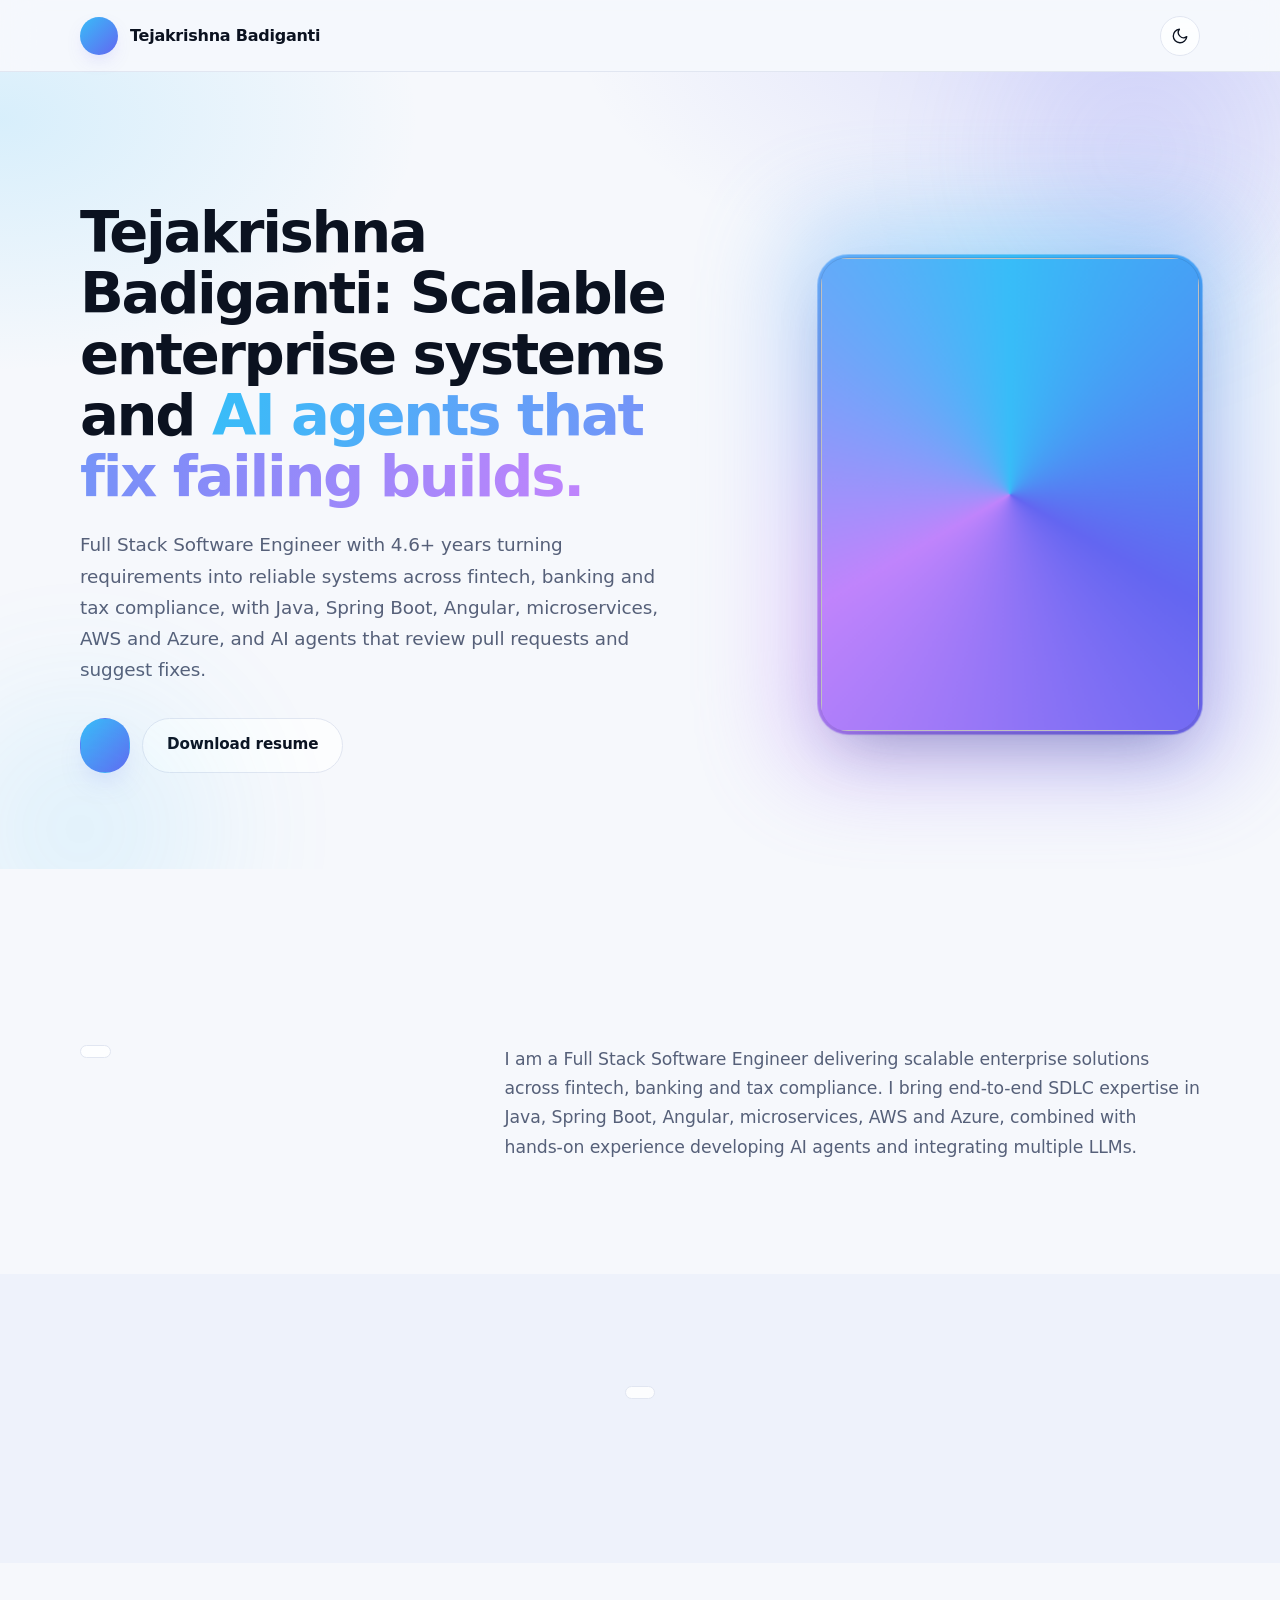
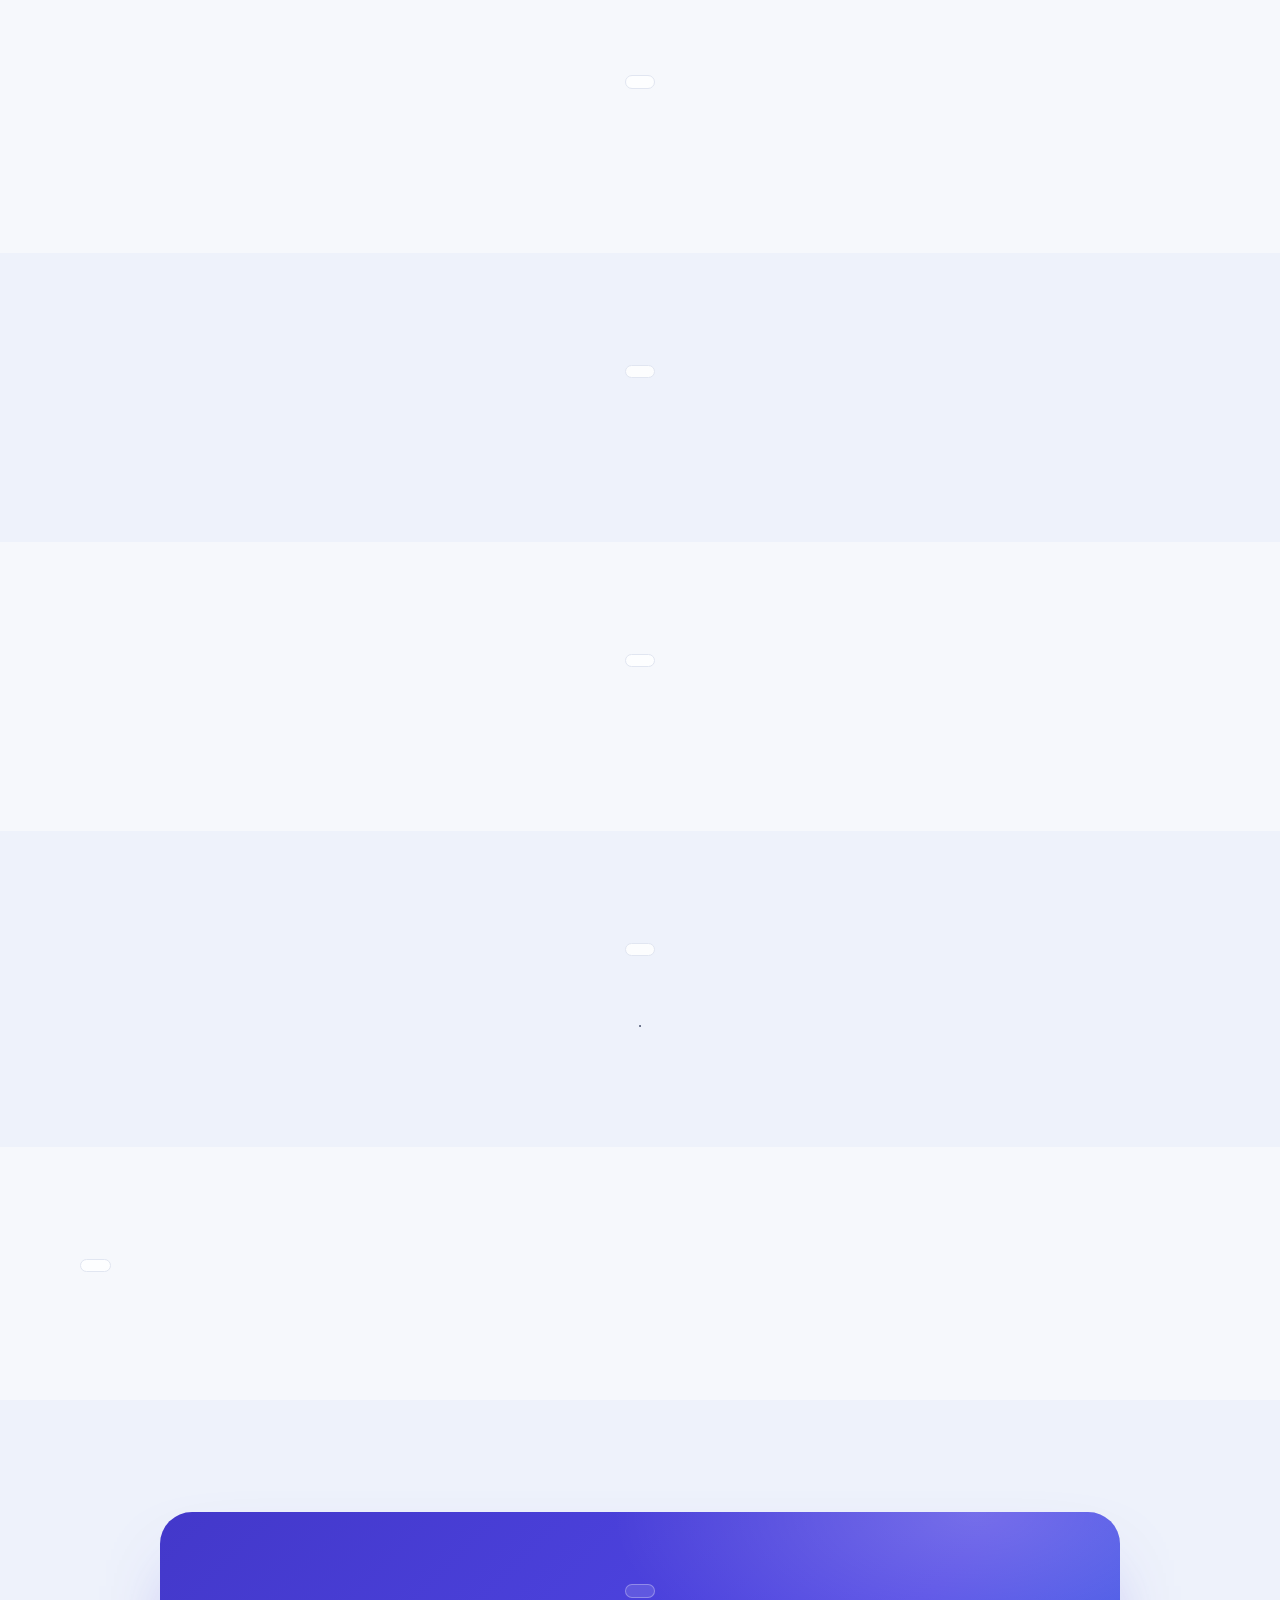
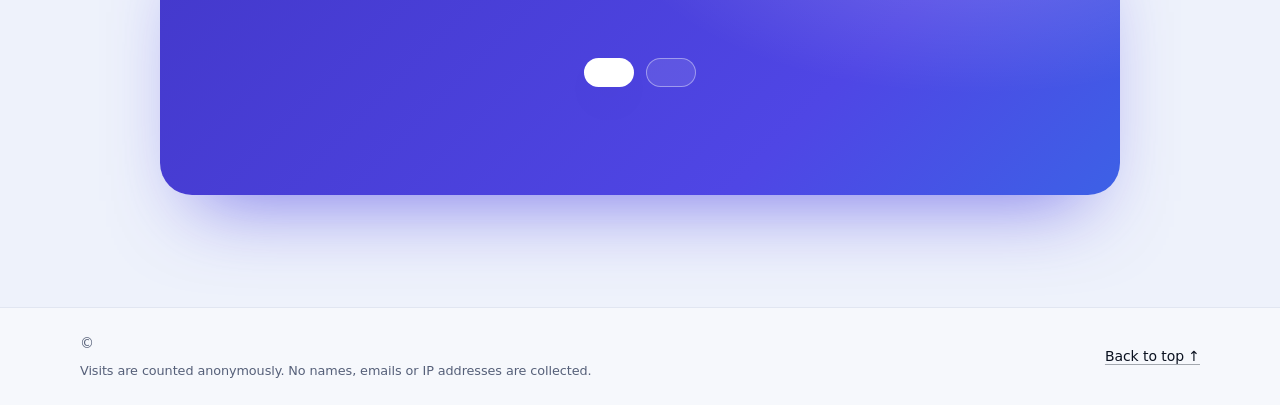
==== commit 867ea463: "Add editable interface text, certificate switches, header logo photo and a more reliable theme previ" ====
--- a/index.html
+++ b/index.html
@@ -299,7 +299,7 @@
           <div class="contact__actions">
             <button class="button button--primary button--large" id="contact-form-open" type="button" data-open-contact></button>
             <a class="button button--ghost button--large" id="contact-email" href="#"></a>
-            <a class="button button--ghost button--large" id="contact-book" href="#" target="_blank" rel="noopener noreferrer" hidden>Book a call</a>
+            <a class="button button--ghost button--large" id="contact-book" href="#" target="_blank" rel="noopener noreferrer" hidden data-label="bookCall">Book a call</a>
           </div>
           <ul class="contact__links" id="contact-links"></ul>
         </div>
@@ -311,10 +311,10 @@
       <div class="container site-footer__inner">
         <p>
           &copy; <span id="year"></span> <span id="footer-name"></span>
-          <span class="site-footer__note">Visits are counted anonymously. No names, emails or IP addresses are collected.</span>
+          <span class="site-footer__note" data-label="footerNote">Visits are counted anonymously. No names, emails or IP addresses are collected.</span>
         </p>
         <div class="site-footer__links">
-          <a href="#top">Back to top &uarr;</a>
+          <a href="#top"><span data-label="backToTop">Back to top</span> &uarr;</a>
           <button class="admin-link" id="admin-login" type="button" hidden>Admin login</button>
         </div>
       </div>
@@ -340,31 +340,31 @@
 
         <div class="contact-form__grid">
           <div class="cf-field">
-            <label for="cf-first">First name <span aria-hidden="true">*</span></label>
+            <label for="cf-first"><span data-label="cfFirst">First name</span> <span aria-hidden="true">*</span></label>
             <input id="cf-first" name="firstName" type="text" autocomplete="given-name" maxlength="80" required />
           </div>
           <div class="cf-field">
-            <label for="cf-last">Last name <span aria-hidden="true">*</span></label>
+            <label for="cf-last"><span data-label="cfLast">Last name</span> <span aria-hidden="true">*</span></label>
             <input id="cf-last" name="lastName" type="text" autocomplete="family-name" maxlength="80" required />
           </div>
           <div class="cf-field">
-            <label for="cf-email">Email <span aria-hidden="true">*</span></label>
+            <label for="cf-email"><span data-label="cfEmail">Email</span> <span aria-hidden="true">*</span></label>
             <input id="cf-email" name="email" type="email" autocomplete="email" maxlength="120" required />
           </div>
           <div class="cf-field">
-            <label for="cf-phone">Phone number <span aria-hidden="true">*</span></label>
+            <label for="cf-phone"><span data-label="cfPhone">Phone number</span> <span aria-hidden="true">*</span></label>
             <input id="cf-phone" name="phone" type="tel" autocomplete="tel" maxlength="30" placeholder="+91 98765 43210" required />
           </div>
           <div class="cf-field cf-field--full">
-            <label for="cf-reason">Reason for connecting <span aria-hidden="true">*</span></label>
+            <label for="cf-reason"><span data-label="cfReason">Reason for connecting</span> <span aria-hidden="true">*</span></label>
             <select id="cf-reason" name="reason" required></select>
           </div>
           <div class="cf-field cf-field--full" id="cf-other-wrap" hidden>
-            <label for="cf-other">Please tell me the reason <span aria-hidden="true">*</span></label>
+            <label for="cf-other"><span data-label="cfOther">Please tell me the reason</span> <span aria-hidden="true">*</span></label>
             <input id="cf-other" name="otherReason" type="text" maxlength="120" />
           </div>
           <div class="cf-field cf-field--full">
-            <label for="cf-message">Message (optional)</label>
+            <label for="cf-message" data-label="cfMessage">Message (optional)</label>
             <textarea id="cf-message" name="message" rows="3" maxlength="1000"></textarea>
           </div>
           <div class="cf-hp" aria-hidden="true">
@@ -373,18 +373,18 @@
           </div>
         </div>
 
-        <p class="contact-form__note">Fields marked * are required.</p>
+        <p class="contact-form__note" data-label="cfRequired">Fields marked * are required.</p>
         <p class="contact-form__status" id="contact-status" role="status" aria-live="polite"></p>
         <div class="contact-form__actions">
-          <button class="button button--ghost" id="contact-cancel" type="button">Cancel</button>
-          <button class="button button--primary" id="contact-submit" type="submit">Send message</button>
+          <button class="button button--ghost" id="contact-cancel" type="button" data-label="cfCancel">Cancel</button>
+          <button class="button button--primary" id="contact-submit" type="submit" data-label="cfSend">Send message</button>
         </div>
       </form>
 
       <div class="contact-success" id="contact-success" hidden>
-        <h3 class="contact-form__title">Message sent</h3>
+        <h3 class="contact-form__title" data-label="cfSentTitle">Message sent</h3>
         <p id="contact-thanks"></p>
-        <button class="button button--primary" id="contact-done" type="button">Close</button>
+        <button class="button button--primary" id="contact-done" type="button" data-label="close">Close</button>
       </div>
     </dialog>
 
@@ -397,7 +397,7 @@
             <p class="lightbox__issuer" id="cert-issuer"></p>
           </div>
           <div class="lightbox__actions">
-            <a class="button button--primary" id="cert-download" href="#" download>Download</a>
+            <a class="button button--primary" id="cert-download" href="#" download data-label="certDownload">Download</a>
             <a
               class="button button--ghost"
               id="cert-verify"
@@ -405,13 +405,14 @@
               target="_blank"
               rel="noopener noreferrer"
               hidden
+              data-label="certVerify"
               >Verify</a
             >
             <button class="button button--ghost" id="cert-close" type="button">
               <svg class="icon" viewBox="0 0 24 24" aria-hidden="true">
                 <path d="M6 6l12 12M18 6L6 18" />
               </svg>
-              Close
+              <span data-label="close">Close</span>
             </button>
           </div>
         </header>
@@ -433,10 +434,10 @@
               <svg class="icon" viewBox="0 0 24 24" aria-hidden="true">
                 <path d="M15 6l-6 6 6 6" />
               </svg>
-              Prev
+              <span data-label="momentPrev">Prev</span>
             </button>
             <button class="button button--ghost" id="moment-next" type="button" aria-label="Next photo">
-              Next
+              <span data-label="momentNext">Next</span>
               <svg class="icon" viewBox="0 0 24 24" aria-hidden="true">
                 <path d="M9 6l6 6-6 6" />
               </svg>
@@ -445,7 +446,7 @@
               <svg class="icon" viewBox="0 0 24 24" aria-hidden="true">
                 <path d="M6 6l12 12M18 6L6 18" />
               </svg>
-              Close
+              <span data-label="close">Close</span>
             </button>
           </div>
         </header>
@@ -459,7 +460,7 @@
       <div class="lightbox__panel">
         <header class="lightbox__bar">
           <div class="lightbox__heading">
-            <p class="lightbox__issuer">Skill explained</p>
+            <p class="lightbox__issuer" data-label="skillTitle">Skill explained</p>
             <h3 class="lightbox__title" id="skill-dialog-title"></h3>
           </div>
           <div class="lightbox__actions">
@@ -467,21 +468,21 @@
               <svg class="icon" viewBox="0 0 24 24" aria-hidden="true">
                 <path d="M6 6l12 12M18 6L6 18" />
               </svg>
-              Close
+              <span data-label="close">Close</span>
             </button>
           </div>
         </header>
         <div class="skill-info">
           <section>
-            <h4 class="skill-info__label">What it is</h4>
+            <h4 class="skill-info__label" data-label="skillWhat">What it is</h4>
             <p id="skill-what"></p>
           </section>
           <section id="skill-analogy-block">
-            <h4 class="skill-info__label">Think of it like this</h4>
+            <h4 class="skill-info__label" data-label="skillAnalogy">Think of it like this</h4>
             <p id="skill-analogy"></p>
           </section>
           <section id="skill-links-block">
-            <h4 class="skill-info__label">Read more</h4>
+            <h4 class="skill-info__label" data-label="skillMore">Read more</h4>
             <ul class="skill-info__links" id="skill-links"></ul>
           </section>
         </div>
--- a/packages/css/modern.css
+++ b/packages/css/modern.css
@@ -84,6 +84,19 @@
   font-weight: 700;
   letter-spacing: 0.02em;
   box-shadow: 0 8px 20px -8px var(--m-ring);
+}
+
+.brand__mark--photo {
+  width: 44px;
+  height: 44px;
+  overflow: hidden;
+}
+
+.brand__mark--photo img {
+  width: 100%;
+  height: 100%;
+  object-fit: cover;
+  border-radius: 50%;
 }
 
 .brand__name {
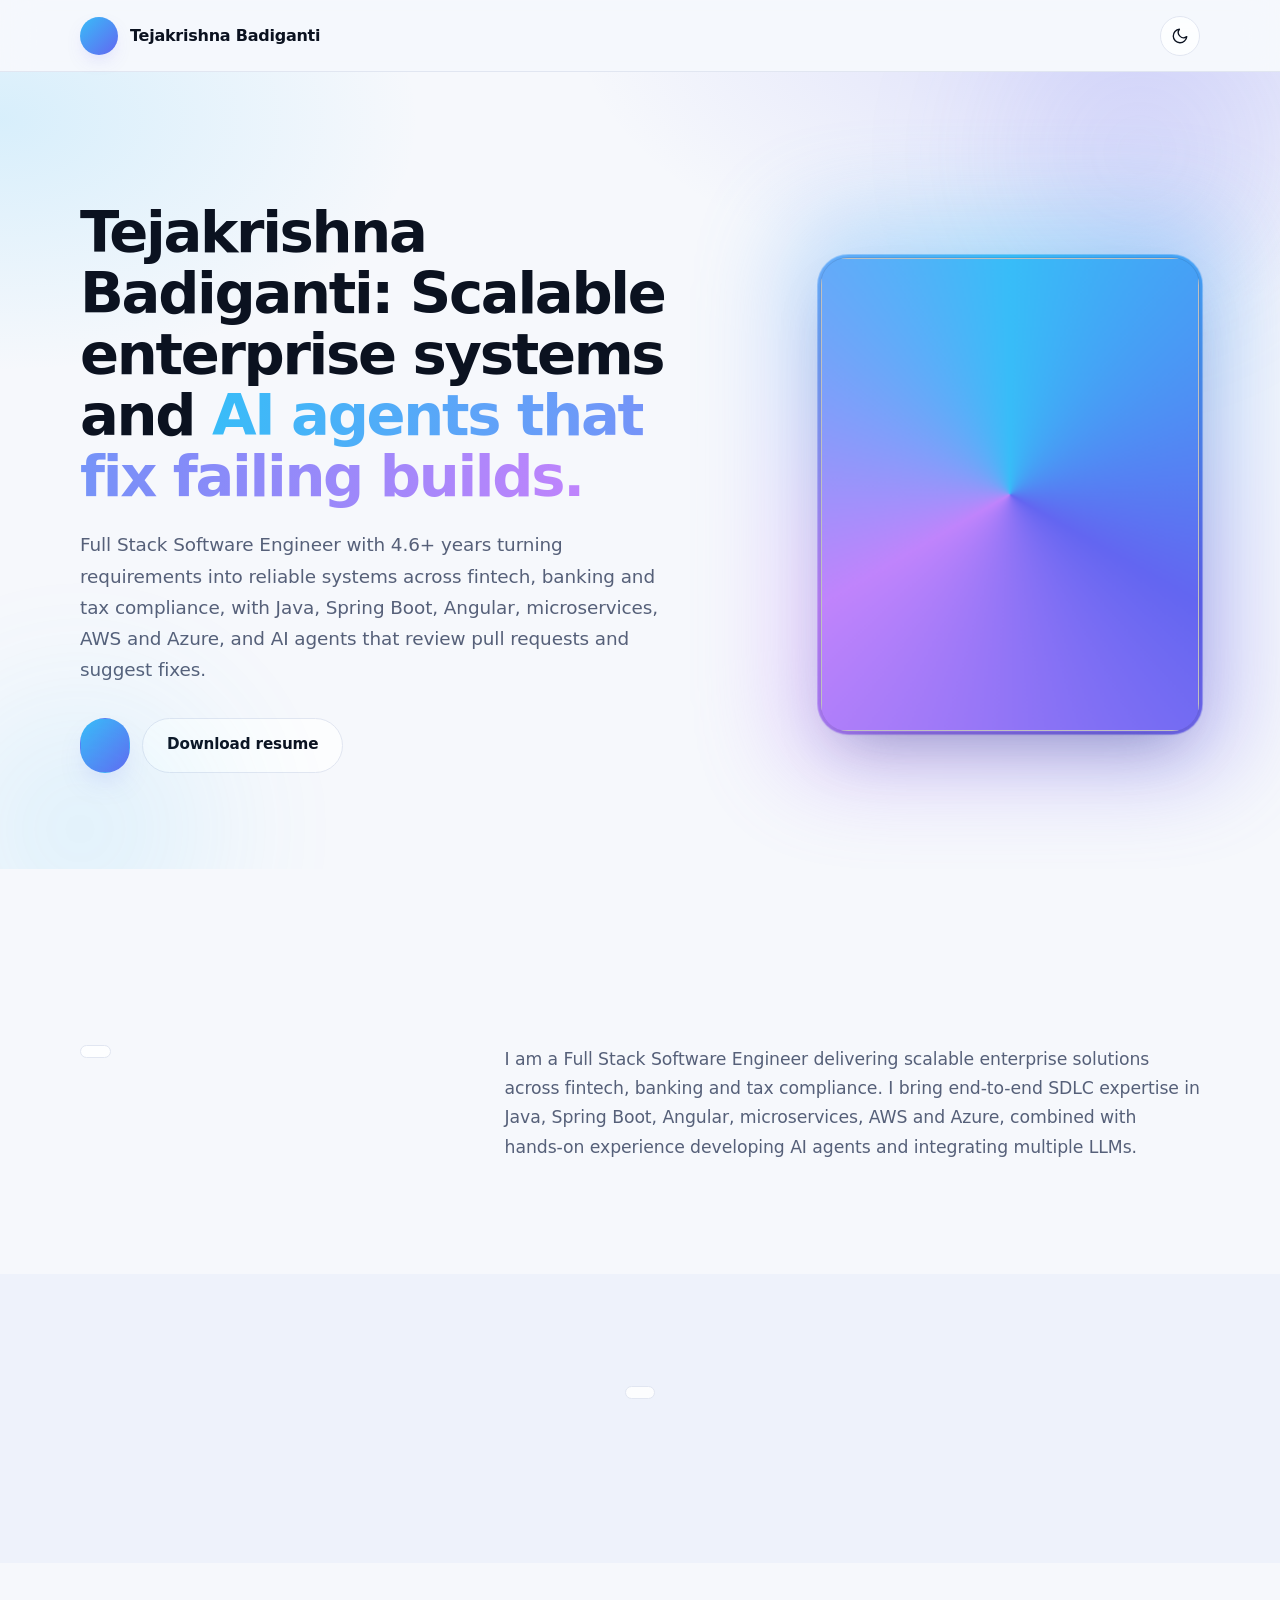
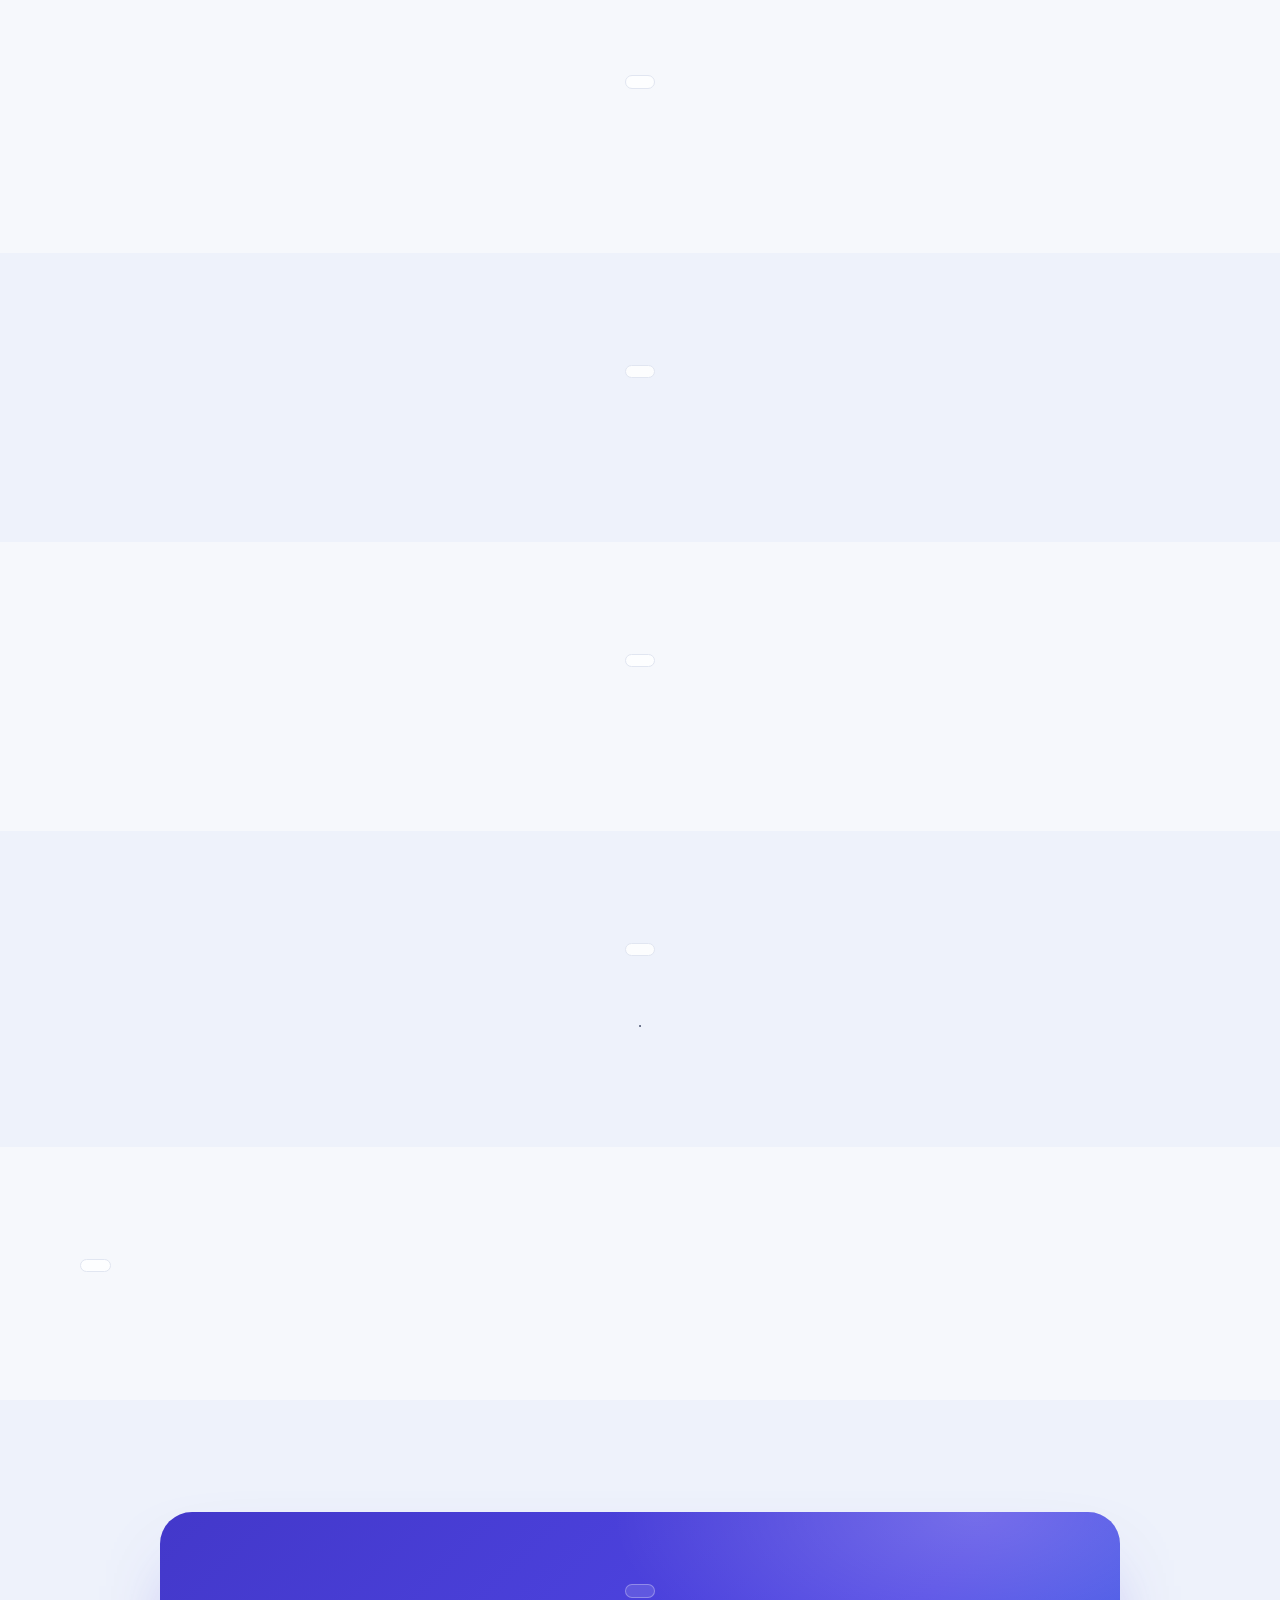
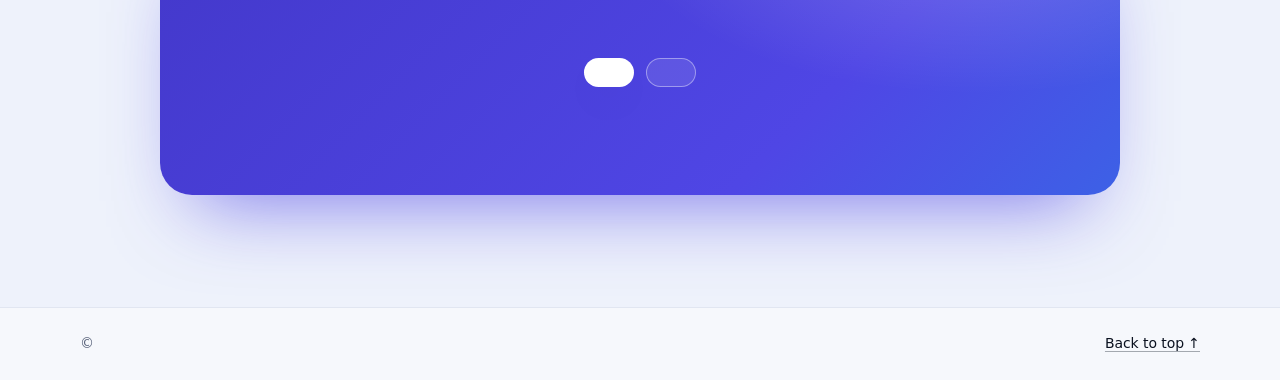
==== commit 3ad14f35: "fix: remove footer privacy note, reduce AI response time Remove 'Visits are counted anonymously' tex" ====
--- a/index.html
+++ b/index.html
@@ -1,5 +1,5 @@
 <!DOCTYPE html>
-<html lang="en">
+<html lang="en" data-chat-key="">
   <head>
     <meta charset="UTF-8" />
     <meta name="viewport" content="width=device-width, initial-scale=1.0" />
@@ -41,7 +41,8 @@
         ]
       }
     </script>
-    <meta name="theme-color" content="#ffffff" />
+    <meta name="theme-color" content="#2563eb" />
+    <link rel="manifest" href="./manifest.json" />
 
     <link rel="preload" href="./packages/fonts/inter-latin.woff2" as="font" type="font/woff2" crossorigin />
     <link rel="preload" href="./packages/fonts/playfair-display-latin.woff2" as="font" type="font/woff2" crossorigin />
@@ -49,7 +50,9 @@
     <link rel="stylesheet" href="./packages/css/fonts.css" />
     <link rel="stylesheet" href="./packages/css/styles.css" />
     <link rel="stylesheet" href="./packages/css/classic.css" />
-    <link rel="stylesheet" href="./packages/css/modern.css" />
+    <link rel="stylesheet" href="./packages/css/modern.css" media="print" onload="this.media='all'" />
+    <link rel="stylesheet" href="./packages/css/chat.css" media="print" onload="this.media='all'" />
+    <noscript><link rel="stylesheet" href="./packages/css/modern.css" /><link rel="stylesheet" href="./packages/css/chat.css" /></noscript>
     <link rel="modulepreload" href="./packages/js/main.js" />
     <link rel="modulepreload" href="./packages/js/site.js" />
     <link rel="modulepreload" href="./packages/js/render.js" />
@@ -64,7 +67,7 @@
     <link rel="modulepreload" href="./packages/js/motion.js" />
     <script>
       // Start loading the content right away instead of waiting for the scripts to run.
-      window.contentRequest = fetch("data/content.json?t=" + Date.now(), { cache: "no-store" });
+      window.contentRequest = fetch("data/content.json?v=1");
     </script>
     <script>
       // Apply the saved theme before first paint to avoid a flash.
@@ -311,7 +314,6 @@
       <div class="container site-footer__inner">
         <p>
           &copy; <span id="year"></span> <span id="footer-name"></span>
-          <span class="site-footer__note" data-label="footerNote">Visits are counted anonymously. No names, emails or IP addresses are collected.</span>
         </p>
         <div class="site-footer__links">
           <a href="#top"><span data-label="backToTop">Back to top</span> &uarr;</a>
@@ -362,6 +364,10 @@
           <div class="cf-field cf-field--full" id="cf-other-wrap" hidden>
             <label for="cf-other"><span data-label="cfOther">Please tell me the reason</span> <span aria-hidden="true">*</span></label>
             <input id="cf-other" name="otherReason" type="text" maxlength="120" />
+          </div>
+          <div class="cf-field cf-field--full" id="cf-resume-wrap" hidden>
+            <label for="cf-resume">Attach your resume (PDF, DOC, DOCX — max 5 MB)</label>
+            <input id="cf-resume" name="resume" type="file" accept=".pdf,.doc,.docx,application/pdf,application/msword,application/vnd.openxmlformats-officedocument.wordprocessingml.document" />
           </div>
           <div class="cf-field cf-field--full">
             <label for="cf-message" data-label="cfMessage">Message (optional)</label>
@@ -490,5 +496,6 @@
     </dialog>
 
     <script type="module" src="./packages/js/main.js"></script>
+    <script>if("serviceWorker"in navigator)navigator.serviceWorker.register("/service-worker.js");</script>
   </body>
 </html>
--- a/packages/css/styles.css
+++ b/packages/css/styles.css
@@ -1464,9 +1464,15 @@
 /*==================== EDITOR: VISITORS ====================*/
 .admin-stats {
   display: grid;
-  grid-template-columns: repeat(3, 1fr);
+  grid-template-columns: repeat(4, 1fr);
   gap: 0.6rem;
   margin: 0.9rem 0;
+}
+
+.admin-ranks {
+  display: grid;
+  grid-template-columns: 1fr 1fr;
+  gap: 0 1.2rem;
 }
 
 .admin-stat {
--- a/packages/css/classic.css
+++ b/packages/css/classic.css
@@ -734,8 +734,8 @@
 .to-top {
   position: fixed;
   right: 1.25rem;
-  bottom: 1.25rem;
-  z-index: 40;
+  bottom: 100px;
+  z-index: 899;
   display: grid;
   place-items: center;
   width: 44px;
@@ -1016,6 +1016,11 @@
   resize: vertical;
 }
 
+.cf-field input[type="file"] {
+  padding: 0.5rem;
+  cursor: pointer;
+}
+
 .cf-field input:focus-visible,
 .cf-field select:focus-visible,
 .cf-field textarea:focus-visible {
@@ -1049,6 +1054,48 @@
   display: flex;
   justify-content: flex-end;
   gap: 0.75rem;
+}
+
+.contact-sending-overlay {
+  position: absolute;
+  inset: 0;
+  z-index: 10;
+  display: flex;
+  align-items: center;
+  justify-content: center;
+  background: rgba(255, 255, 255, 0.85);
+  border-radius: inherit;
+  backdrop-filter: blur(2px);
+}
+
+[data-theme="dark"] .contact-sending-overlay {
+  background: rgba(0, 0, 0, 0.75);
+}
+
+.contact-sending-overlay__box {
+  display: flex;
+  align-items: center;
+  gap: 12px;
+  padding: 16px 28px;
+  border-radius: var(--radius);
+  background: var(--surface);
+  box-shadow: var(--shadow);
+  font-size: 0.95rem;
+  font-weight: 600;
+  color: var(--ink);
+}
+
+.contact-sending-overlay__spinner {
+  width: 22px;
+  height: 22px;
+  border: 3px solid var(--line);
+  border-top-color: var(--accent);
+  border-radius: 50%;
+  animation: contact-spin 0.7s linear infinite;
+}
+
+@keyframes contact-spin {
+  to { transform: rotate(360deg); }
 }
 
 .contact-success p {
--- a/packages/css/chat.css
+++ b/packages/css/chat.css
@@ -0,0 +1,1370 @@
+/*==================== CHAT WIDGET ====================*/
+
+.chat-launcher {
+  position: fixed;
+  bottom: 24px;
+  right: 24px;
+  z-index: 900;
+  width: 56px;
+  height: 56px;
+  border: none;
+  border-radius: 50%;
+  background: var(--accent);
+  color: var(--accent-contrast);
+  cursor: grab;
+  box-shadow: 0 4px 16px rgba(0, 0, 0, 0.18);
+  transition: transform 0.2s, box-shadow 0.2s;
+  display: flex;
+  align-items: center;
+  justify-content: center;
+  touch-action: none;
+  -webkit-user-select: none;
+  user-select: none;
+}
+
+.chat-launcher:active {
+  cursor: grabbing;
+}
+
+.chat-launcher:hover {
+  transform: scale(1.08);
+  box-shadow: 0 6px 24px rgba(0, 0, 0, 0.24);
+}
+
+.chat-launcher:focus-visible {
+  outline: 2px solid var(--accent);
+  outline-offset: 3px;
+}
+
+.chat-launcher .icon {
+  width: 26px;
+  height: 26px;
+  transition: transform 0.25s, opacity 0.2s;
+}
+
+.chat-launcher .icon--chat {
+  fill: currentColor;
+  stroke: none;
+}
+
+.chat-launcher .icon--close {
+  position: absolute;
+  fill: none;
+  stroke: currentColor;
+  stroke-width: 2;
+  stroke-linecap: round;
+  stroke-linejoin: round;
+  transform: rotate(90deg) scale(0);
+  opacity: 0;
+}
+
+.chat-launcher.is-open .icon--chat {
+  transform: rotate(-90deg) scale(0);
+  opacity: 0;
+}
+
+.chat-launcher.is-open .icon--close {
+  transform: rotate(0deg) scale(1);
+  opacity: 1;
+}
+
+/*---------- Greeting bubble ----------*/
+
+.chat-greeting-bubble {
+  position: fixed;
+  bottom: 90px;
+  right: 24px;
+  z-index: 901;
+  display: flex;
+  align-items: center;
+  gap: 8px;
+  padding: 10px 14px;
+  border-radius: var(--radius);
+  background: var(--surface);
+  color: var(--ink);
+  box-shadow: 0 4px 20px rgba(0, 0, 0, 0.14), 0 0 0 1px var(--line);
+  font-size: 0.85rem;
+  font-weight: 500;
+  cursor: pointer;
+  max-width: 280px;
+  transform: translateY(12px) scale(0.95);
+  opacity: 0;
+  transition: transform 0.3s cubic-bezier(0.4, 0, 0.2, 1),
+              opacity 0.3s ease;
+  pointer-events: none;
+}
+
+.chat-greeting-bubble.is-visible {
+  transform: translateY(0) scale(1);
+  opacity: 1;
+  pointer-events: auto;
+}
+
+.chat-greeting-bubble::after {
+  content: "";
+  position: absolute;
+  bottom: -6px;
+  right: 22px;
+  width: 12px;
+  height: 12px;
+  background: var(--surface);
+  border-right: 1px solid var(--line);
+  border-bottom: 1px solid var(--line);
+  transform: rotate(45deg);
+}
+
+.chat-greeting-bubble:hover {
+  background: var(--tag-bg);
+}
+
+.chat-greeting-bubble__text {
+  flex: 1;
+  line-height: 1.4;
+}
+
+.chat-greeting-bubble__close {
+  width: 22px;
+  height: 22px;
+  border: none;
+  border-radius: 50%;
+  background: transparent;
+  color: var(--muted);
+  font-size: 1rem;
+  line-height: 1;
+  cursor: pointer;
+  display: flex;
+  align-items: center;
+  justify-content: center;
+  flex-shrink: 0;
+  transition: background 0.15s, color 0.15s;
+  padding: 0;
+}
+
+.chat-greeting-bubble__close:hover {
+  background: var(--line);
+  color: var(--ink);
+}
+
+/*---------- Panel ----------*/
+
+.chat-panel {
+  position: fixed;
+  bottom: 96px;
+  right: 24px;
+  z-index: 899;
+  width: 400px;
+  max-width: calc(100vw - 32px);
+  height: min(640px, calc(100vh - 120px));
+  border-radius: var(--radius);
+  background: var(--bg);
+  box-shadow: 0 8px 40px rgba(0, 0, 0, 0.18), 0 0 0 1px var(--line);
+  display: flex;
+  flex-direction: column;
+  overflow: hidden;
+  transform: translateY(16px) scale(0.96);
+  opacity: 0;
+  visibility: hidden;
+  transition: transform 0.3s cubic-bezier(0.4, 0, 0.2, 1),
+              opacity 0.25s ease,
+              visibility 0s 0.3s;
+}
+
+.chat-panel.is-open {
+  transform: translateY(0) scale(1);
+  opacity: 1;
+  visibility: visible;
+  transition: transform 0.3s cubic-bezier(0.4, 0, 0.2, 1),
+              opacity 0.25s ease,
+              visibility 0s 0s;
+}
+
+/*---------- Header ----------*/
+
+.chat-panel.is-dragged {
+  transition: none !important;
+  transform: none !important;
+  opacity: 1 !important;
+  visibility: visible !important;
+  right: auto !important;
+  bottom: auto !important;
+}
+
+.chat-header {
+  display: flex;
+  align-items: center;
+  gap: 10px;
+  padding: 14px 16px;
+  border-bottom: 1px solid var(--line);
+  background: var(--surface);
+  flex-shrink: 0;
+  cursor: grab;
+  user-select: none;
+  -webkit-user-select: none;
+  touch-action: none;
+}
+
+.chat-header.is-dragging {
+  cursor: grabbing;
+}
+
+.chat-header__drag {
+  display: flex;
+  flex-direction: column;
+  gap: 2px;
+  padding: 4px 2px;
+  opacity: 0.35;
+  flex-shrink: 0;
+}
+
+.chat-header__drag span {
+  display: block;
+  width: 14px;
+  height: 2px;
+  background: var(--muted);
+  border-radius: 1px;
+}
+
+.chat-header__back {
+  width: 30px;
+  height: 30px;
+  border: none;
+  border-radius: 50%;
+  background: transparent;
+  color: var(--muted);
+  cursor: pointer;
+  display: none;
+  align-items: center;
+  justify-content: center;
+  flex-shrink: 0;
+  transition: background 0.15s, color 0.15s;
+  padding: 0;
+}
+
+.chat-header__back.is-visible {
+  display: flex;
+}
+
+.chat-header__back:hover {
+  background: var(--line);
+  color: var(--ink);
+}
+
+.chat-header__back .icon {
+  width: 18px;
+  height: 18px;
+  fill: none;
+  stroke: currentColor;
+  stroke-width: 2;
+  stroke-linecap: round;
+  stroke-linejoin: round;
+}
+
+.chat-header__avatar {
+  width: 36px;
+  height: 36px;
+  border-radius: 50%;
+  object-fit: cover;
+  flex-shrink: 0;
+}
+
+.chat-header__info {
+  flex: 1;
+  min-width: 0;
+}
+
+.chat-header__name {
+  font-size: 0.9rem;
+  font-weight: 600;
+  color: var(--ink);
+  line-height: 1.3;
+}
+
+.chat-header__status {
+  font-size: 0.75rem;
+  color: var(--muted);
+  line-height: 1.3;
+}
+
+.chat-header__close {
+  width: 32px;
+  height: 32px;
+  border: none;
+  border-radius: 50%;
+  background: transparent;
+  color: var(--muted);
+  cursor: pointer;
+  display: flex;
+  align-items: center;
+  justify-content: center;
+  flex-shrink: 0;
+  transition: background 0.15s, color 0.15s;
+}
+
+.chat-header__close:hover {
+  background: var(--line);
+  color: var(--ink);
+}
+
+.chat-header__close:focus-visible,
+.chat-header__back:focus-visible {
+  outline: 2px solid var(--accent);
+  outline-offset: 2px;
+}
+
+.chat-header__close .icon {
+  width: 18px;
+  height: 18px;
+  fill: none;
+  stroke: currentColor;
+  stroke-width: 2;
+  stroke-linecap: round;
+  stroke-linejoin: round;
+}
+
+/*---------- Messages ----------*/
+
+.chat-messages {
+  flex: 1;
+  overflow-y: auto;
+  padding: 16px;
+  display: flex;
+  flex-direction: column;
+  gap: 12px;
+  scroll-behavior: smooth;
+  overscroll-behavior: contain;
+}
+
+.chat-messages::-webkit-scrollbar {
+  width: 5px;
+}
+
+.chat-messages::-webkit-scrollbar-track {
+  background: transparent;
+}
+
+.chat-messages::-webkit-scrollbar-thumb {
+  background: var(--line);
+  border-radius: 3px;
+}
+
+/*---------- Welcome ----------*/
+
+.chat-welcome {
+  display: flex;
+  flex-direction: column;
+  align-items: center;
+  justify-content: center;
+  text-align: center;
+  padding: 20px 12px;
+  flex: 1;
+  gap: 12px;
+}
+
+.chat-welcome__icon {
+  width: 52px;
+  height: 52px;
+  border-radius: 50%;
+  background: var(--tag-bg);
+  display: flex;
+  align-items: center;
+  justify-content: center;
+  color: var(--accent);
+}
+
+.chat-welcome__icon .icon {
+  width: 26px;
+  height: 26px;
+  fill: none;
+  stroke: currentColor;
+  stroke-width: 2;
+  stroke-linecap: round;
+  stroke-linejoin: round;
+}
+
+.chat-welcome__title {
+  font-size: 1.1rem;
+  font-weight: 600;
+  color: var(--ink);
+  margin: 0;
+  line-height: 1.4;
+}
+
+.chat-welcome__text {
+  font-size: 0.85rem;
+  color: var(--muted);
+  margin: 0;
+  line-height: 1.5;
+  max-width: 300px;
+}
+
+/*---------- Option cards ----------*/
+
+.chat-options {
+  display: flex;
+  flex-direction: column;
+  gap: 8px;
+  width: 100%;
+  max-width: 320px;
+  margin-top: 8px;
+}
+
+.chat-option {
+  display: flex;
+  align-items: center;
+  gap: 12px;
+  padding: 14px 16px;
+  border: 1px solid var(--line);
+  border-radius: var(--radius);
+  background: var(--surface);
+  cursor: pointer;
+  text-align: left;
+  font-family: inherit;
+  transition: border-color 0.15s, background 0.15s, transform 0.15s;
+}
+
+.chat-option:hover {
+  border-color: var(--accent);
+  background: var(--tag-bg);
+  transform: translateY(-1px);
+}
+
+.chat-option:focus-visible {
+  outline: 2px solid var(--accent);
+  outline-offset: 2px;
+}
+
+.chat-option__icon {
+  width: 40px;
+  height: 40px;
+  border-radius: 10px;
+  background: var(--tag-bg);
+  display: flex;
+  align-items: center;
+  justify-content: center;
+  font-size: 1.2rem;
+  flex-shrink: 0;
+  color: var(--accent);
+}
+
+.chat-option__icon .icon {
+  width: 20px;
+  height: 20px;
+  fill: none;
+  stroke: currentColor;
+  stroke-width: 2;
+  stroke-linecap: round;
+  stroke-linejoin: round;
+}
+
+.chat-option__text {
+  display: flex;
+  flex-direction: column;
+  gap: 2px;
+}
+
+.chat-option__text strong {
+  font-size: 0.88rem;
+  font-weight: 600;
+  color: var(--ink);
+}
+
+.chat-option__text span {
+  font-size: 0.76rem;
+  color: var(--muted);
+}
+
+/*---------- Suggestions ----------*/
+
+.chat-suggestions {
+  display: flex;
+  flex-wrap: wrap;
+  gap: 6px;
+  margin-top: 8px;
+}
+
+.chat-suggestion {
+  padding: 7px 12px;
+  border: 1px solid var(--line);
+  border-radius: 20px;
+  background: var(--bg);
+  color: var(--ink);
+  font-size: 0.78rem;
+  line-height: 1.3;
+  text-align: left;
+  cursor: pointer;
+  transition: border-color 0.15s, background 0.15s;
+  font-family: inherit;
+}
+
+.chat-suggestion:hover {
+  border-color: var(--accent);
+  background: var(--tag-bg);
+}
+
+.chat-suggestion:focus-visible {
+  outline: 2px solid var(--accent);
+  outline-offset: 2px;
+}
+
+/*---------- Message bubbles ----------*/
+
+.chat-msg {
+  display: flex;
+  gap: 8px;
+  max-width: 92%;
+  animation: chatFadeIn 0.25s ease;
+}
+
+@keyframes chatFadeIn {
+  from {
+    opacity: 0;
+    transform: translateY(6px);
+  }
+}
+
+.chat-msg--user {
+  align-self: flex-end;
+  flex-direction: row-reverse;
+}
+
+.chat-msg__avatar {
+  width: 28px;
+  height: 28px;
+  border-radius: 50%;
+  flex-shrink: 0;
+  display: flex;
+  align-items: center;
+  justify-content: center;
+  font-size: 0.7rem;
+  font-weight: 600;
+}
+
+.chat-msg--bot .chat-msg__avatar {
+  background: var(--tag-bg);
+  color: var(--accent);
+}
+
+.chat-msg--user .chat-msg__avatar {
+  background: var(--accent);
+  color: var(--accent-contrast);
+}
+
+.chat-msg__avatar .icon {
+  width: 16px;
+  height: 16px;
+  fill: none;
+  stroke: currentColor;
+  stroke-width: 2;
+  stroke-linecap: round;
+  stroke-linejoin: round;
+}
+
+.chat-msg__body {
+  padding: 10px 14px;
+  border-radius: var(--radius);
+  font-size: 0.85rem;
+  line-height: 1.6;
+  word-break: break-word;
+  overflow-wrap: anywhere;
+}
+
+.chat-msg--bot .chat-msg__body {
+  background: var(--surface);
+  color: var(--ink);
+  border: 1px solid var(--line);
+}
+
+.chat-msg--user .chat-msg__body {
+  background: var(--accent);
+  color: var(--accent-contrast);
+}
+
+/*---------- Markdown content ----------*/
+
+.chat-msg__body p {
+  margin: 0 0 8px;
+}
+
+.chat-msg__body p:last-child {
+  margin-bottom: 0;
+}
+
+.chat-msg__body strong {
+  font-weight: 600;
+}
+
+.chat-msg__body a {
+  color: var(--accent);
+  text-decoration: underline;
+  text-underline-offset: 2px;
+}
+
+.chat-msg--user .chat-msg__body a {
+  color: var(--accent-contrast);
+}
+
+.chat-msg__body ul,
+.chat-msg__body ol {
+  margin: 4px 0 8px;
+  padding-left: 20px;
+}
+
+.chat-msg__body li {
+  margin-bottom: 2px;
+}
+
+.chat-msg__body code {
+  font-family: "SF Mono", "Fira Code", "Cascadia Code", "Consolas", monospace;
+  font-size: 0.82em;
+  padding: 1px 5px;
+  border-radius: 4px;
+  background: var(--tag-bg);
+  color: var(--tag-ink);
+}
+
+.chat-msg--user .chat-msg__body code {
+  background: rgba(255, 255, 255, 0.18);
+  color: inherit;
+}
+
+.chat-msg__body h3,
+.chat-msg__body h4 {
+  font-size: 0.9rem;
+  font-weight: 600;
+  margin: 12px 0 4px;
+  color: var(--ink);
+}
+
+.chat-msg__body h3:first-child,
+.chat-msg__body h4:first-child {
+  margin-top: 0;
+}
+
+/*---------- Code blocks ----------*/
+
+.chat-code {
+  margin: 8px 0;
+  border-radius: 8px;
+  overflow: hidden;
+  border: 1px solid var(--line);
+  background: var(--bg-alt);
+}
+
+.chat-code__head {
+  display: flex;
+  align-items: center;
+  justify-content: space-between;
+  padding: 6px 12px;
+  background: var(--line);
+  font-size: 0.72rem;
+  color: var(--muted);
+}
+
+.chat-code__copy {
+  border: none;
+  background: transparent;
+  color: var(--muted);
+  cursor: pointer;
+  font-size: 0.72rem;
+  font-family: inherit;
+  padding: 2px 6px;
+  border-radius: 4px;
+  transition: color 0.15s, background 0.15s;
+}
+
+.chat-code__copy:hover {
+  color: var(--ink);
+  background: var(--surface);
+}
+
+.chat-code pre {
+  margin: 0;
+  padding: 12px;
+  overflow-x: auto;
+  font-family: "SF Mono", "Fira Code", "Cascadia Code", "Consolas", monospace;
+  font-size: 0.78rem;
+  line-height: 1.5;
+  color: var(--ink);
+}
+
+.chat-code code {
+  background: none;
+  padding: 0;
+  border-radius: 0;
+  font-size: inherit;
+  color: inherit;
+}
+
+/*---------- Reason buttons (contact mode) ----------*/
+
+.chat-reason-buttons {
+  display: flex;
+  flex-direction: column;
+  gap: 5px;
+  margin-top: 8px;
+}
+
+.chat-reason-btn {
+  padding: 8px 12px;
+  border: 1px solid var(--line);
+  border-radius: var(--radius);
+  background: var(--bg);
+  color: var(--ink);
+  font-size: 0.8rem;
+  font-family: inherit;
+  text-align: left;
+  cursor: pointer;
+  transition: border-color 0.15s, background 0.15s;
+}
+
+.chat-reason-btn:hover {
+  border-color: var(--accent);
+  background: var(--tag-bg);
+}
+
+.chat-reason-btn:focus-visible {
+  outline: 2px solid var(--accent);
+  outline-offset: 2px;
+}
+
+/*---------- Contact summary ----------*/
+
+.chat-summary {
+  margin: 8px 0;
+  padding: 12px;
+  border-radius: 8px;
+  background: var(--bg-alt);
+  border: 1px solid var(--line);
+  font-size: 0.82rem;
+  line-height: 1.7;
+}
+
+.chat-summary div {
+  padding: 2px 0;
+}
+
+.chat-confirm-actions {
+  display: flex;
+  gap: 8px;
+  margin-top: 10px;
+}
+
+.chat-confirm-btn {
+  padding: 8px 16px;
+  border: none;
+  border-radius: var(--radius);
+  font-size: 0.82rem;
+  font-weight: 600;
+  font-family: inherit;
+  cursor: pointer;
+  transition: opacity 0.15s, transform 0.15s;
+}
+
+.chat-confirm-btn:hover {
+  transform: translateY(-1px);
+}
+
+.chat-confirm-btn--send {
+  background: var(--accent);
+  color: var(--accent-contrast);
+}
+
+.chat-confirm-btn--cancel {
+  background: var(--line);
+  color: var(--ink);
+}
+
+/*---------- Sending / success states ----------*/
+
+.chat-status-msg {
+  display: flex;
+  align-items: center;
+  gap: 10px;
+  padding: 4px 0;
+  font-size: 0.85rem;
+}
+
+.chat-spinner {
+  width: 18px;
+  height: 18px;
+  border: 2px solid var(--line);
+  border-top-color: var(--accent);
+  border-radius: 50%;
+  animation: chatSpin 0.7s linear infinite;
+  flex-shrink: 0;
+}
+
+@keyframes chatSpin {
+  to {
+    transform: rotate(360deg);
+  }
+}
+
+.chat-checkmark {
+  width: 22px;
+  height: 22px;
+  border-radius: 50%;
+  background: #16a34a;
+  color: #fff;
+  display: inline-flex;
+  align-items: center;
+  justify-content: center;
+  font-size: 0.72rem;
+  font-weight: 700;
+  flex-shrink: 0;
+}
+
+/*---------- Typing indicator ----------*/
+
+.chat-typing {
+  display: flex;
+  gap: 8px;
+  max-width: 92%;
+  animation: chatFadeIn 0.25s ease;
+}
+
+.chat-typing__avatar {
+  width: 28px;
+  height: 28px;
+  border-radius: 50%;
+  background: var(--tag-bg);
+  color: var(--accent);
+  display: flex;
+  align-items: center;
+  justify-content: center;
+  flex-shrink: 0;
+}
+
+.chat-typing__avatar .icon {
+  width: 16px;
+  height: 16px;
+  fill: none;
+  stroke: currentColor;
+  stroke-width: 2;
+  stroke-linecap: round;
+  stroke-linejoin: round;
+}
+
+.chat-typing__dots {
+  display: flex;
+  align-items: center;
+  gap: 4px;
+  padding: 12px 16px;
+  background: var(--surface);
+  border: 1px solid var(--line);
+  border-radius: var(--radius);
+}
+
+.chat-typing__dot {
+  width: 6px;
+  height: 6px;
+  border-radius: 50%;
+  background: var(--muted);
+  animation: chatBounce 1.2s infinite;
+}
+
+.chat-typing__dot:nth-child(2) {
+  animation-delay: 0.15s;
+}
+
+.chat-typing__dot:nth-child(3) {
+  animation-delay: 0.3s;
+}
+
+@keyframes chatBounce {
+  0%, 60%, 100% {
+    transform: translateY(0);
+    opacity: 0.4;
+  }
+  30% {
+    transform: translateY(-4px);
+    opacity: 1;
+  }
+}
+
+/*---------- Error ----------*/
+
+.chat-error {
+  display: flex;
+  flex-direction: column;
+  align-items: center;
+  gap: 8px;
+  padding: 12px;
+  text-align: center;
+  animation: chatFadeIn 0.25s ease;
+}
+
+.chat-error__text {
+  font-size: 0.82rem;
+  color: var(--muted);
+}
+
+.chat-error__retry {
+  border: 1px solid var(--line);
+  border-radius: var(--radius);
+  background: var(--surface);
+  color: var(--ink);
+  font-size: 0.8rem;
+  font-family: inherit;
+  padding: 6px 14px;
+  cursor: pointer;
+  transition: border-color 0.15s;
+}
+
+.chat-error__retry:hover {
+  border-color: var(--accent);
+}
+
+.chat-error__retry:focus-visible {
+  outline: 2px solid var(--accent);
+  outline-offset: 2px;
+}
+
+/*---------- Rate limit ----------*/
+
+.chat-limit {
+  display: flex;
+  flex-direction: column;
+  align-items: center;
+  gap: 10px;
+  padding: 16px;
+  text-align: center;
+  animation: chatFadeIn 0.25s ease;
+}
+
+.chat-limit p {
+  font-size: 0.85rem;
+  line-height: 1.5;
+  color: var(--ink);
+  margin: 0;
+}
+
+.chat-limit__actions {
+  display: flex;
+  gap: 8px;
+  margin-top: 4px;
+}
+
+/*---------- Input ----------*/
+
+.chat-input {
+  display: flex;
+  align-items: flex-end;
+  gap: 8px;
+  padding: 12px 16px;
+  border-top: 1px solid var(--line);
+  background: var(--surface);
+  flex-shrink: 0;
+}
+
+.chat-input__field {
+  flex: 1;
+  min-height: 40px;
+  max-height: 120px;
+  padding: 8px 12px;
+  border: 1px solid var(--line);
+  border-radius: var(--radius);
+  background: var(--bg);
+  color: var(--ink);
+  font-family: inherit;
+  font-size: 0.85rem;
+  line-height: 1.5;
+  resize: none;
+  outline: none;
+  transition: border-color 0.15s;
+}
+
+.chat-input__field::placeholder {
+  color: var(--muted);
+}
+
+.chat-input__field:focus {
+  border-color: var(--accent);
+}
+
+.chat-input__send {
+  width: 40px;
+  height: 40px;
+  border: none;
+  border-radius: 50%;
+  background: var(--accent);
+  color: var(--accent-contrast);
+  cursor: pointer;
+  display: flex;
+  align-items: center;
+  justify-content: center;
+  flex-shrink: 0;
+  transition: opacity 0.15s, transform 0.15s;
+}
+
+.chat-input__send:disabled {
+  opacity: 0.4;
+  cursor: not-allowed;
+}
+
+.chat-input__send:not(:disabled):hover {
+  transform: scale(1.06);
+}
+
+.chat-input__send:focus-visible {
+  outline: 2px solid var(--accent);
+  outline-offset: 2px;
+}
+
+.chat-input__send .icon {
+  width: 18px;
+  height: 18px;
+  fill: none;
+  stroke: currentColor;
+  stroke-width: 2;
+  stroke-linecap: round;
+  stroke-linejoin: round;
+}
+
+/*---------- Mic button ----------*/
+
+.chat-input__attach {
+  width: 36px;
+  height: 36px;
+  border: none;
+  border-radius: 50%;
+  background: transparent;
+  color: var(--muted);
+  cursor: pointer;
+  display: flex;
+  align-items: center;
+  justify-content: center;
+  flex-shrink: 0;
+  transition: color 0.15s, background 0.15s;
+  align-self: center;
+}
+
+.chat-input__attach:hover {
+  color: var(--accent);
+  background: var(--line);
+}
+
+.chat-input__attach:focus-visible {
+  outline: 2px solid var(--accent);
+  outline-offset: 2px;
+}
+
+.chat-input__attach .icon {
+  width: 18px;
+  height: 18px;
+  fill: none;
+  stroke: currentColor;
+  stroke-width: 2;
+  stroke-linecap: round;
+  stroke-linejoin: round;
+}
+
+.chat-input__mic {
+  width: 40px;
+  height: 40px;
+  border: none;
+  border-radius: 50%;
+  background: transparent;
+  color: var(--muted);
+  cursor: pointer;
+  display: flex;
+  align-items: center;
+  justify-content: center;
+  flex-shrink: 0;
+  transition: color 0.15s, background 0.15s;
+  position: relative;
+}
+
+.chat-input__mic:hover {
+  color: var(--ink);
+  background: var(--line);
+}
+
+.chat-input__mic:focus-visible {
+  outline: 2px solid var(--accent);
+  outline-offset: 2px;
+}
+
+.chat-input__mic .icon {
+  width: 18px;
+  height: 18px;
+  fill: none;
+  stroke: currentColor;
+  stroke-width: 2;
+  stroke-linecap: round;
+  stroke-linejoin: round;
+}
+
+.chat-input__mic.is-listening {
+  color: #ef4444;
+  background: rgba(239, 68, 68, 0.1);
+  animation: micPulse 1.5s ease-in-out infinite;
+}
+
+.chat-input__mic.is-listening .icon {
+  fill: #ef4444;
+  stroke: #ef4444;
+}
+
+@keyframes micPulse {
+  0%, 100% { box-shadow: 0 0 0 0 rgba(239, 68, 68, 0.3); }
+  50% { box-shadow: 0 0 0 8px rgba(239, 68, 68, 0); }
+}
+
+/*---------- Footer ----------*/
+
+.chat-footer {
+  text-align: center;
+  padding: 6px 16px;
+  font-size: 0.68rem;
+  color: var(--muted);
+  background: var(--surface);
+  border-top: 1px solid var(--line);
+  flex-shrink: 0;
+}
+
+/*---------- Mobile ----------*/
+
+@media (max-width: 640px) {
+  .chat-launcher {
+    bottom: 16px;
+    right: 16px;
+    width: 50px;
+    height: 50px;
+  }
+
+  .chat-greeting-bubble {
+    bottom: 76px;
+    right: 16px;
+    max-width: calc(100vw - 32px);
+  }
+
+  .chat-panel {
+    position: fixed;
+    inset: 0;
+    width: 100%;
+    max-width: 100%;
+    height: 100dvh;
+    height: 100%;
+    border-radius: 0;
+    bottom: 0;
+    right: 0;
+    transform: translateY(100%);
+  }
+
+  .chat-panel.is-open {
+    transform: translateY(0);
+  }
+
+  .chat-header {
+    padding: 10px 12px;
+    gap: 8px;
+  }
+
+  .chat-header__photo {
+    width: 34px;
+    height: 34px;
+  }
+
+  .chat-messages {
+    padding: 12px;
+    gap: 10px;
+  }
+
+  .chat-input {
+    padding: 8px 10px;
+    gap: 4px;
+  }
+
+  .chat-input__field {
+    min-height: 36px;
+    padding: 6px 10px;
+    font-size: 16px;
+  }
+
+  .chat-input__send {
+    width: 36px;
+    height: 36px;
+  }
+
+  .chat-input__attach {
+    width: 32px;
+    height: 32px;
+  }
+
+  .chat-input__mic {
+    width: 36px;
+    height: 36px;
+  }
+
+  .chat-footer {
+    padding: 4px 12px;
+    font-size: 0.62rem;
+  }
+
+  .chat-confirm-actions {
+    flex-wrap: wrap;
+  }
+
+  .chat-confirm-btn {
+    flex: 1;
+    min-width: 100px;
+    text-align: center;
+    padding: 10px 12px;
+  }
+
+  .chat-reason-btn {
+    padding: 10px 12px;
+    font-size: 0.82rem;
+  }
+
+  .chat-bot-msg,
+  .chat-user-msg {
+    max-width: 90%;
+  }
+
+  .chat-summary {
+    font-size: 0.8rem;
+  }
+
+  .chat-limit__actions {
+    flex-wrap: wrap;
+  }
+
+  .chat-welcome__suggestions {
+    gap: 6px;
+  }
+
+  .chat-welcome__suggestion {
+    font-size: 0.78rem;
+    padding: 6px 10px;
+  }
+}
+
+/*---------- Reduced motion ----------*/
+
+@media (prefers-reduced-motion: reduce) {
+  .chat-launcher,
+  .chat-panel,
+  .chat-panel.is-open,
+  .chat-greeting-bubble,
+  .chat-greeting-bubble.is-visible,
+  .chat-msg,
+  .chat-typing {
+    transition: none !important;
+    animation: none !important;
+  }
+
+  .chat-typing__dot {
+    animation: none !important;
+    opacity: 0.6;
+  }
+
+  .chat-spinner {
+    animation: none !important;
+    border-top-color: var(--accent);
+    opacity: 0.7;
+  }
+
+  .chat-input__mic.is-listening {
+    animation: none !important;
+    box-shadow: 0 0 0 4px rgba(239, 68, 68, 0.2);
+  }
+}
+
+/*---------- Restart button ----------*/
+
+.chat-header__restart {
+  width: 30px;
+  height: 30px;
+  border: none;
+  border-radius: 50%;
+  background: transparent;
+  color: var(--muted);
+  cursor: pointer;
+  display: flex;
+  align-items: center;
+  justify-content: center;
+  flex-shrink: 0;
+  transition: background 0.15s, color 0.15s;
+  margin-right: -4px;
+}
+
+.chat-header__restart:hover {
+  background: var(--line);
+  color: var(--ink);
+}
+
+.chat-header__restart:focus-visible {
+  outline: 2px solid var(--accent);
+  outline-offset: 2px;
+}
+
+.chat-header__restart .icon {
+  width: 16px;
+  height: 16px;
+  fill: none;
+  stroke: currentColor;
+  stroke-width: 2;
+  stroke-linecap: round;
+  stroke-linejoin: round;
+}
+
+/*---------- Resume previous chat ----------*/
+
+.chat-resume {
+  text-align: center;
+  padding: 32px 16px 16px;
+}
+
+.chat-resume__title {
+  font-size: 1.1rem;
+  font-weight: 600;
+  color: var(--ink);
+  margin: 0 0 8px;
+}
+
+.chat-resume__preview {
+  font-size: 0.85rem;
+  color: var(--muted);
+  font-style: italic;
+  margin: 0 0 18px;
+  line-height: 1.4;
+}
+
+.chat-resume__actions {
+  display: flex;
+  gap: 8px;
+  justify-content: center;
+}
+
+/*---------- Follow-up tip ----------*/
+
+.chat-followup {
+  text-align: center;
+  font-size: 0.78rem;
+  color: var(--muted);
+  padding: 8px 12px;
+  margin: 4px 0;
+}
+
+.chat-followup__link {
+  background: none;
+  border: none;
+  color: var(--accent);
+  cursor: pointer;
+  font-size: inherit;
+  font-family: inherit;
+  text-decoration: underline;
+  padding: 0;
+}
+
+.chat-followup__link:hover {
+  opacity: 0.8;
+}
+
+.chat-tip {
+  font-size: 0.8rem;
+  color: var(--muted);
+  font-style: italic;
+}
--- a/packages/css/chat.css
+++ b/packages/css/chat.css
@@ -0,0 +1,1370 @@
+/*==================== CHAT WIDGET ====================*/
+
+.chat-launcher {
+  position: fixed;
+  bottom: 24px;
+  right: 24px;
+  z-index: 900;
+  width: 56px;
+  height: 56px;
+  border: none;
+  border-radius: 50%;
+  background: var(--accent);
+  color: var(--accent-contrast);
+  cursor: grab;
+  box-shadow: 0 4px 16px rgba(0, 0, 0, 0.18);
+  transition: transform 0.2s, box-shadow 0.2s;
+  display: flex;
+  align-items: center;
+  justify-content: center;
+  touch-action: none;
+  -webkit-user-select: none;
+  user-select: none;
+}
+
+.chat-launcher:active {
+  cursor: grabbing;
+}
+
+.chat-launcher:hover {
+  transform: scale(1.08);
+  box-shadow: 0 6px 24px rgba(0, 0, 0, 0.24);
+}
+
+.chat-launcher:focus-visible {
+  outline: 2px solid var(--accent);
+  outline-offset: 3px;
+}
+
+.chat-launcher .icon {
+  width: 26px;
+  height: 26px;
+  transition: transform 0.25s, opacity 0.2s;
+}
+
+.chat-launcher .icon--chat {
+  fill: currentColor;
+  stroke: none;
+}
+
+.chat-launcher .icon--close {
+  position: absolute;
+  fill: none;
+  stroke: currentColor;
+  stroke-width: 2;
+  stroke-linecap: round;
+  stroke-linejoin: round;
+  transform: rotate(90deg) scale(0);
+  opacity: 0;
+}
+
+.chat-launcher.is-open .icon--chat {
+  transform: rotate(-90deg) scale(0);
+  opacity: 0;
+}
+
+.chat-launcher.is-open .icon--close {
+  transform: rotate(0deg) scale(1);
+  opacity: 1;
+}
+
+/*---------- Greeting bubble ----------*/
+
+.chat-greeting-bubble {
+  position: fixed;
+  bottom: 90px;
+  right: 24px;
+  z-index: 901;
+  display: flex;
+  align-items: center;
+  gap: 8px;
+  padding: 10px 14px;
+  border-radius: var(--radius);
+  background: var(--surface);
+  color: var(--ink);
+  box-shadow: 0 4px 20px rgba(0, 0, 0, 0.14), 0 0 0 1px var(--line);
+  font-size: 0.85rem;
+  font-weight: 500;
+  cursor: pointer;
+  max-width: 280px;
+  transform: translateY(12px) scale(0.95);
+  opacity: 0;
+  transition: transform 0.3s cubic-bezier(0.4, 0, 0.2, 1),
+              opacity 0.3s ease;
+  pointer-events: none;
+}
+
+.chat-greeting-bubble.is-visible {
+  transform: translateY(0) scale(1);
+  opacity: 1;
+  pointer-events: auto;
+}
+
+.chat-greeting-bubble::after {
+  content: "";
+  position: absolute;
+  bottom: -6px;
+  right: 22px;
+  width: 12px;
+  height: 12px;
+  background: var(--surface);
+  border-right: 1px solid var(--line);
+  border-bottom: 1px solid var(--line);
+  transform: rotate(45deg);
+}
+
+.chat-greeting-bubble:hover {
+  background: var(--tag-bg);
+}
+
+.chat-greeting-bubble__text {
+  flex: 1;
+  line-height: 1.4;
+}
+
+.chat-greeting-bubble__close {
+  width: 22px;
+  height: 22px;
+  border: none;
+  border-radius: 50%;
+  background: transparent;
+  color: var(--muted);
+  font-size: 1rem;
+  line-height: 1;
+  cursor: pointer;
+  display: flex;
+  align-items: center;
+  justify-content: center;
+  flex-shrink: 0;
+  transition: background 0.15s, color 0.15s;
+  padding: 0;
+}
+
+.chat-greeting-bubble__close:hover {
+  background: var(--line);
+  color: var(--ink);
+}
+
+/*---------- Panel ----------*/
+
+.chat-panel {
+  position: fixed;
+  bottom: 96px;
+  right: 24px;
+  z-index: 899;
+  width: 400px;
+  max-width: calc(100vw - 32px);
+  height: min(640px, calc(100vh - 120px));
+  border-radius: var(--radius);
+  background: var(--bg);
+  box-shadow: 0 8px 40px rgba(0, 0, 0, 0.18), 0 0 0 1px var(--line);
+  display: flex;
+  flex-direction: column;
+  overflow: hidden;
+  transform: translateY(16px) scale(0.96);
+  opacity: 0;
+  visibility: hidden;
+  transition: transform 0.3s cubic-bezier(0.4, 0, 0.2, 1),
+              opacity 0.25s ease,
+              visibility 0s 0.3s;
+}
+
+.chat-panel.is-open {
+  transform: translateY(0) scale(1);
+  opacity: 1;
+  visibility: visible;
+  transition: transform 0.3s cubic-bezier(0.4, 0, 0.2, 1),
+              opacity 0.25s ease,
+              visibility 0s 0s;
+}
+
+/*---------- Header ----------*/
+
+.chat-panel.is-dragged {
+  transition: none !important;
+  transform: none !important;
+  opacity: 1 !important;
+  visibility: visible !important;
+  right: auto !important;
+  bottom: auto !important;
+}
+
+.chat-header {
+  display: flex;
+  align-items: center;
+  gap: 10px;
+  padding: 14px 16px;
+  border-bottom: 1px solid var(--line);
+  background: var(--surface);
+  flex-shrink: 0;
+  cursor: grab;
+  user-select: none;
+  -webkit-user-select: none;
+  touch-action: none;
+}
+
+.chat-header.is-dragging {
+  cursor: grabbing;
+}
+
+.chat-header__drag {
+  display: flex;
+  flex-direction: column;
+  gap: 2px;
+  padding: 4px 2px;
+  opacity: 0.35;
+  flex-shrink: 0;
+}
+
+.chat-header__drag span {
+  display: block;
+  width: 14px;
+  height: 2px;
+  background: var(--muted);
+  border-radius: 1px;
+}
+
+.chat-header__back {
+  width: 30px;
+  height: 30px;
+  border: none;
+  border-radius: 50%;
+  background: transparent;
+  color: var(--muted);
+  cursor: pointer;
+  display: none;
+  align-items: center;
+  justify-content: center;
+  flex-shrink: 0;
+  transition: background 0.15s, color 0.15s;
+  padding: 0;
+}
+
+.chat-header__back.is-visible {
+  display: flex;
+}
+
+.chat-header__back:hover {
+  background: var(--line);
+  color: var(--ink);
+}
+
+.chat-header__back .icon {
+  width: 18px;
+  height: 18px;
+  fill: none;
+  stroke: currentColor;
+  stroke-width: 2;
+  stroke-linecap: round;
+  stroke-linejoin: round;
+}
+
+.chat-header__avatar {
+  width: 36px;
+  height: 36px;
+  border-radius: 50%;
+  object-fit: cover;
+  flex-shrink: 0;
+}
+
+.chat-header__info {
+  flex: 1;
+  min-width: 0;
+}
+
+.chat-header__name {
+  font-size: 0.9rem;
+  font-weight: 600;
+  color: var(--ink);
+  line-height: 1.3;
+}
+
+.chat-header__status {
+  font-size: 0.75rem;
+  color: var(--muted);
+  line-height: 1.3;
+}
+
+.chat-header__close {
+  width: 32px;
+  height: 32px;
+  border: none;
+  border-radius: 50%;
+  background: transparent;
+  color: var(--muted);
+  cursor: pointer;
+  display: flex;
+  align-items: center;
+  justify-content: center;
+  flex-shrink: 0;
+  transition: background 0.15s, color 0.15s;
+}
+
+.chat-header__close:hover {
+  background: var(--line);
+  color: var(--ink);
+}
+
+.chat-header__close:focus-visible,
+.chat-header__back:focus-visible {
+  outline: 2px solid var(--accent);
+  outline-offset: 2px;
+}
+
+.chat-header__close .icon {
+  width: 18px;
+  height: 18px;
+  fill: none;
+  stroke: currentColor;
+  stroke-width: 2;
+  stroke-linecap: round;
+  stroke-linejoin: round;
+}
+
+/*---------- Messages ----------*/
+
+.chat-messages {
+  flex: 1;
+  overflow-y: auto;
+  padding: 16px;
+  display: flex;
+  flex-direction: column;
+  gap: 12px;
+  scroll-behavior: smooth;
+  overscroll-behavior: contain;
+}
+
+.chat-messages::-webkit-scrollbar {
+  width: 5px;
+}
+
+.chat-messages::-webkit-scrollbar-track {
+  background: transparent;
+}
+
+.chat-messages::-webkit-scrollbar-thumb {
+  background: var(--line);
+  border-radius: 3px;
+}
+
+/*---------- Welcome ----------*/
+
+.chat-welcome {
+  display: flex;
+  flex-direction: column;
+  align-items: center;
+  justify-content: center;
+  text-align: center;
+  padding: 20px 12px;
+  flex: 1;
+  gap: 12px;
+}
+
+.chat-welcome__icon {
+  width: 52px;
+  height: 52px;
+  border-radius: 50%;
+  background: var(--tag-bg);
+  display: flex;
+  align-items: center;
+  justify-content: center;
+  color: var(--accent);
+}
+
+.chat-welcome__icon .icon {
+  width: 26px;
+  height: 26px;
+  fill: none;
+  stroke: currentColor;
+  stroke-width: 2;
+  stroke-linecap: round;
+  stroke-linejoin: round;
+}
+
+.chat-welcome__title {
+  font-size: 1.1rem;
+  font-weight: 600;
+  color: var(--ink);
+  margin: 0;
+  line-height: 1.4;
+}
+
+.chat-welcome__text {
+  font-size: 0.85rem;
+  color: var(--muted);
+  margin: 0;
+  line-height: 1.5;
+  max-width: 300px;
+}
+
+/*---------- Option cards ----------*/
+
+.chat-options {
+  display: flex;
+  flex-direction: column;
+  gap: 8px;
+  width: 100%;
+  max-width: 320px;
+  margin-top: 8px;
+}
+
+.chat-option {
+  display: flex;
+  align-items: center;
+  gap: 12px;
+  padding: 14px 16px;
+  border: 1px solid var(--line);
+  border-radius: var(--radius);
+  background: var(--surface);
+  cursor: pointer;
+  text-align: left;
+  font-family: inherit;
+  transition: border-color 0.15s, background 0.15s, transform 0.15s;
+}
+
+.chat-option:hover {
+  border-color: var(--accent);
+  background: var(--tag-bg);
+  transform: translateY(-1px);
+}
+
+.chat-option:focus-visible {
+  outline: 2px solid var(--accent);
+  outline-offset: 2px;
+}
+
+.chat-option__icon {
+  width: 40px;
+  height: 40px;
+  border-radius: 10px;
+  background: var(--tag-bg);
+  display: flex;
+  align-items: center;
+  justify-content: center;
+  font-size: 1.2rem;
+  flex-shrink: 0;
+  color: var(--accent);
+}
+
+.chat-option__icon .icon {
+  width: 20px;
+  height: 20px;
+  fill: none;
+  stroke: currentColor;
+  stroke-width: 2;
+  stroke-linecap: round;
+  stroke-linejoin: round;
+}
+
+.chat-option__text {
+  display: flex;
+  flex-direction: column;
+  gap: 2px;
+}
+
+.chat-option__text strong {
+  font-size: 0.88rem;
+  font-weight: 600;
+  color: var(--ink);
+}
+
+.chat-option__text span {
+  font-size: 0.76rem;
+  color: var(--muted);
+}
+
+/*---------- Suggestions ----------*/
+
+.chat-suggestions {
+  display: flex;
+  flex-wrap: wrap;
+  gap: 6px;
+  margin-top: 8px;
+}
+
+.chat-suggestion {
+  padding: 7px 12px;
+  border: 1px solid var(--line);
+  border-radius: 20px;
+  background: var(--bg);
+  color: var(--ink);
+  font-size: 0.78rem;
+  line-height: 1.3;
+  text-align: left;
+  cursor: pointer;
+  transition: border-color 0.15s, background 0.15s;
+  font-family: inherit;
+}
+
+.chat-suggestion:hover {
+  border-color: var(--accent);
+  background: var(--tag-bg);
+}
+
+.chat-suggestion:focus-visible {
+  outline: 2px solid var(--accent);
+  outline-offset: 2px;
+}
+
+/*---------- Message bubbles ----------*/
+
+.chat-msg {
+  display: flex;
+  gap: 8px;
+  max-width: 92%;
+  animation: chatFadeIn 0.25s ease;
+}
+
+@keyframes chatFadeIn {
+  from {
+    opacity: 0;
+    transform: translateY(6px);
+  }
+}
+
+.chat-msg--user {
+  align-self: flex-end;
+  flex-direction: row-reverse;
+}
+
+.chat-msg__avatar {
+  width: 28px;
+  height: 28px;
+  border-radius: 50%;
+  flex-shrink: 0;
+  display: flex;
+  align-items: center;
+  justify-content: center;
+  font-size: 0.7rem;
+  font-weight: 600;
+}
+
+.chat-msg--bot .chat-msg__avatar {
+  background: var(--tag-bg);
+  color: var(--accent);
+}
+
+.chat-msg--user .chat-msg__avatar {
+  background: var(--accent);
+  color: var(--accent-contrast);
+}
+
+.chat-msg__avatar .icon {
+  width: 16px;
+  height: 16px;
+  fill: none;
+  stroke: currentColor;
+  stroke-width: 2;
+  stroke-linecap: round;
+  stroke-linejoin: round;
+}
+
+.chat-msg__body {
+  padding: 10px 14px;
+  border-radius: var(--radius);
+  font-size: 0.85rem;
+  line-height: 1.6;
+  word-break: break-word;
+  overflow-wrap: anywhere;
+}
+
+.chat-msg--bot .chat-msg__body {
+  background: var(--surface);
+  color: var(--ink);
+  border: 1px solid var(--line);
+}
+
+.chat-msg--user .chat-msg__body {
+  background: var(--accent);
+  color: var(--accent-contrast);
+}
+
+/*---------- Markdown content ----------*/
+
+.chat-msg__body p {
+  margin: 0 0 8px;
+}
+
+.chat-msg__body p:last-child {
+  margin-bottom: 0;
+}
+
+.chat-msg__body strong {
+  font-weight: 600;
+}
+
+.chat-msg__body a {
+  color: var(--accent);
+  text-decoration: underline;
+  text-underline-offset: 2px;
+}
+
+.chat-msg--user .chat-msg__body a {
+  color: var(--accent-contrast);
+}
+
+.chat-msg__body ul,
+.chat-msg__body ol {
+  margin: 4px 0 8px;
+  padding-left: 20px;
+}
+
+.chat-msg__body li {
+  margin-bottom: 2px;
+}
+
+.chat-msg__body code {
+  font-family: "SF Mono", "Fira Code", "Cascadia Code", "Consolas", monospace;
+  font-size: 0.82em;
+  padding: 1px 5px;
+  border-radius: 4px;
+  background: var(--tag-bg);
+  color: var(--tag-ink);
+}
+
+.chat-msg--user .chat-msg__body code {
+  background: rgba(255, 255, 255, 0.18);
+  color: inherit;
+}
+
+.chat-msg__body h3,
+.chat-msg__body h4 {
+  font-size: 0.9rem;
+  font-weight: 600;
+  margin: 12px 0 4px;
+  color: var(--ink);
+}
+
+.chat-msg__body h3:first-child,
+.chat-msg__body h4:first-child {
+  margin-top: 0;
+}
+
+/*---------- Code blocks ----------*/
+
+.chat-code {
+  margin: 8px 0;
+  border-radius: 8px;
+  overflow: hidden;
+  border: 1px solid var(--line);
+  background: var(--bg-alt);
+}
+
+.chat-code__head {
+  display: flex;
+  align-items: center;
+  justify-content: space-between;
+  padding: 6px 12px;
+  background: var(--line);
+  font-size: 0.72rem;
+  color: var(--muted);
+}
+
+.chat-code__copy {
+  border: none;
+  background: transparent;
+  color: var(--muted);
+  cursor: pointer;
+  font-size: 0.72rem;
+  font-family: inherit;
+  padding: 2px 6px;
+  border-radius: 4px;
+  transition: color 0.15s, background 0.15s;
+}
+
+.chat-code__copy:hover {
+  color: var(--ink);
+  background: var(--surface);
+}
+
+.chat-code pre {
+  margin: 0;
+  padding: 12px;
+  overflow-x: auto;
+  font-family: "SF Mono", "Fira Code", "Cascadia Code", "Consolas", monospace;
+  font-size: 0.78rem;
+  line-height: 1.5;
+  color: var(--ink);
+}
+
+.chat-code code {
+  background: none;
+  padding: 0;
+  border-radius: 0;
+  font-size: inherit;
+  color: inherit;
+}
+
+/*---------- Reason buttons (contact mode) ----------*/
+
+.chat-reason-buttons {
+  display: flex;
+  flex-direction: column;
+  gap: 5px;
+  margin-top: 8px;
+}
+
+.chat-reason-btn {
+  padding: 8px 12px;
+  border: 1px solid var(--line);
+  border-radius: var(--radius);
+  background: var(--bg);
+  color: var(--ink);
+  font-size: 0.8rem;
+  font-family: inherit;
+  text-align: left;
+  cursor: pointer;
+  transition: border-color 0.15s, background 0.15s;
+}
+
+.chat-reason-btn:hover {
+  border-color: var(--accent);
+  background: var(--tag-bg);
+}
+
+.chat-reason-btn:focus-visible {
+  outline: 2px solid var(--accent);
+  outline-offset: 2px;
+}
+
+/*---------- Contact summary ----------*/
+
+.chat-summary {
+  margin: 8px 0;
+  padding: 12px;
+  border-radius: 8px;
+  background: var(--bg-alt);
+  border: 1px solid var(--line);
+  font-size: 0.82rem;
+  line-height: 1.7;
+}
+
+.chat-summary div {
+  padding: 2px 0;
+}
+
+.chat-confirm-actions {
+  display: flex;
+  gap: 8px;
+  margin-top: 10px;
+}
+
+.chat-confirm-btn {
+  padding: 8px 16px;
+  border: none;
+  border-radius: var(--radius);
+  font-size: 0.82rem;
+  font-weight: 600;
+  font-family: inherit;
+  cursor: pointer;
+  transition: opacity 0.15s, transform 0.15s;
+}
+
+.chat-confirm-btn:hover {
+  transform: translateY(-1px);
+}
+
+.chat-confirm-btn--send {
+  background: var(--accent);
+  color: var(--accent-contrast);
+}
+
+.chat-confirm-btn--cancel {
+  background: var(--line);
+  color: var(--ink);
+}
+
+/*---------- Sending / success states ----------*/
+
+.chat-status-msg {
+  display: flex;
+  align-items: center;
+  gap: 10px;
+  padding: 4px 0;
+  font-size: 0.85rem;
+}
+
+.chat-spinner {
+  width: 18px;
+  height: 18px;
+  border: 2px solid var(--line);
+  border-top-color: var(--accent);
+  border-radius: 50%;
+  animation: chatSpin 0.7s linear infinite;
+  flex-shrink: 0;
+}
+
+@keyframes chatSpin {
+  to {
+    transform: rotate(360deg);
+  }
+}
+
+.chat-checkmark {
+  width: 22px;
+  height: 22px;
+  border-radius: 50%;
+  background: #16a34a;
+  color: #fff;
+  display: inline-flex;
+  align-items: center;
+  justify-content: center;
+  font-size: 0.72rem;
+  font-weight: 700;
+  flex-shrink: 0;
+}
+
+/*---------- Typing indicator ----------*/
+
+.chat-typing {
+  display: flex;
+  gap: 8px;
+  max-width: 92%;
+  animation: chatFadeIn 0.25s ease;
+}
+
+.chat-typing__avatar {
+  width: 28px;
+  height: 28px;
+  border-radius: 50%;
+  background: var(--tag-bg);
+  color: var(--accent);
+  display: flex;
+  align-items: center;
+  justify-content: center;
+  flex-shrink: 0;
+}
+
+.chat-typing__avatar .icon {
+  width: 16px;
+  height: 16px;
+  fill: none;
+  stroke: currentColor;
+  stroke-width: 2;
+  stroke-linecap: round;
+  stroke-linejoin: round;
+}
+
+.chat-typing__dots {
+  display: flex;
+  align-items: center;
+  gap: 4px;
+  padding: 12px 16px;
+  background: var(--surface);
+  border: 1px solid var(--line);
+  border-radius: var(--radius);
+}
+
+.chat-typing__dot {
+  width: 6px;
+  height: 6px;
+  border-radius: 50%;
+  background: var(--muted);
+  animation: chatBounce 1.2s infinite;
+}
+
+.chat-typing__dot:nth-child(2) {
+  animation-delay: 0.15s;
+}
+
+.chat-typing__dot:nth-child(3) {
+  animation-delay: 0.3s;
+}
+
+@keyframes chatBounce {
+  0%, 60%, 100% {
+    transform: translateY(0);
+    opacity: 0.4;
+  }
+  30% {
+    transform: translateY(-4px);
+    opacity: 1;
+  }
+}
+
+/*---------- Error ----------*/
+
+.chat-error {
+  display: flex;
+  flex-direction: column;
+  align-items: center;
+  gap: 8px;
+  padding: 12px;
+  text-align: center;
+  animation: chatFadeIn 0.25s ease;
+}
+
+.chat-error__text {
+  font-size: 0.82rem;
+  color: var(--muted);
+}
+
+.chat-error__retry {
+  border: 1px solid var(--line);
+  border-radius: var(--radius);
+  background: var(--surface);
+  color: var(--ink);
+  font-size: 0.8rem;
+  font-family: inherit;
+  padding: 6px 14px;
+  cursor: pointer;
+  transition: border-color 0.15s;
+}
+
+.chat-error__retry:hover {
+  border-color: var(--accent);
+}
+
+.chat-error__retry:focus-visible {
+  outline: 2px solid var(--accent);
+  outline-offset: 2px;
+}
+
+/*---------- Rate limit ----------*/
+
+.chat-limit {
+  display: flex;
+  flex-direction: column;
+  align-items: center;
+  gap: 10px;
+  padding: 16px;
+  text-align: center;
+  animation: chatFadeIn 0.25s ease;
+}
+
+.chat-limit p {
+  font-size: 0.85rem;
+  line-height: 1.5;
+  color: var(--ink);
+  margin: 0;
+}
+
+.chat-limit__actions {
+  display: flex;
+  gap: 8px;
+  margin-top: 4px;
+}
+
+/*---------- Input ----------*/
+
+.chat-input {
+  display: flex;
+  align-items: flex-end;
+  gap: 8px;
+  padding: 12px 16px;
+  border-top: 1px solid var(--line);
+  background: var(--surface);
+  flex-shrink: 0;
+}
+
+.chat-input__field {
+  flex: 1;
+  min-height: 40px;
+  max-height: 120px;
+  padding: 8px 12px;
+  border: 1px solid var(--line);
+  border-radius: var(--radius);
+  background: var(--bg);
+  color: var(--ink);
+  font-family: inherit;
+  font-size: 0.85rem;
+  line-height: 1.5;
+  resize: none;
+  outline: none;
+  transition: border-color 0.15s;
+}
+
+.chat-input__field::placeholder {
+  color: var(--muted);
+}
+
+.chat-input__field:focus {
+  border-color: var(--accent);
+}
+
+.chat-input__send {
+  width: 40px;
+  height: 40px;
+  border: none;
+  border-radius: 50%;
+  background: var(--accent);
+  color: var(--accent-contrast);
+  cursor: pointer;
+  display: flex;
+  align-items: center;
+  justify-content: center;
+  flex-shrink: 0;
+  transition: opacity 0.15s, transform 0.15s;
+}
+
+.chat-input__send:disabled {
+  opacity: 0.4;
+  cursor: not-allowed;
+}
+
+.chat-input__send:not(:disabled):hover {
+  transform: scale(1.06);
+}
+
+.chat-input__send:focus-visible {
+  outline: 2px solid var(--accent);
+  outline-offset: 2px;
+}
+
+.chat-input__send .icon {
+  width: 18px;
+  height: 18px;
+  fill: none;
+  stroke: currentColor;
+  stroke-width: 2;
+  stroke-linecap: round;
+  stroke-linejoin: round;
+}
+
+/*---------- Mic button ----------*/
+
+.chat-input__attach {
+  width: 36px;
+  height: 36px;
+  border: none;
+  border-radius: 50%;
+  background: transparent;
+  color: var(--muted);
+  cursor: pointer;
+  display: flex;
+  align-items: center;
+  justify-content: center;
+  flex-shrink: 0;
+  transition: color 0.15s, background 0.15s;
+  align-self: center;
+}
+
+.chat-input__attach:hover {
+  color: var(--accent);
+  background: var(--line);
+}
+
+.chat-input__attach:focus-visible {
+  outline: 2px solid var(--accent);
+  outline-offset: 2px;
+}
+
+.chat-input__attach .icon {
+  width: 18px;
+  height: 18px;
+  fill: none;
+  stroke: currentColor;
+  stroke-width: 2;
+  stroke-linecap: round;
+  stroke-linejoin: round;
+}
+
+.chat-input__mic {
+  width: 40px;
+  height: 40px;
+  border: none;
+  border-radius: 50%;
+  background: transparent;
+  color: var(--muted);
+  cursor: pointer;
+  display: flex;
+  align-items: center;
+  justify-content: center;
+  flex-shrink: 0;
+  transition: color 0.15s, background 0.15s;
+  position: relative;
+}
+
+.chat-input__mic:hover {
+  color: var(--ink);
+  background: var(--line);
+}
+
+.chat-input__mic:focus-visible {
+  outline: 2px solid var(--accent);
+  outline-offset: 2px;
+}
+
+.chat-input__mic .icon {
+  width: 18px;
+  height: 18px;
+  fill: none;
+  stroke: currentColor;
+  stroke-width: 2;
+  stroke-linecap: round;
+  stroke-linejoin: round;
+}
+
+.chat-input__mic.is-listening {
+  color: #ef4444;
+  background: rgba(239, 68, 68, 0.1);
+  animation: micPulse 1.5s ease-in-out infinite;
+}
+
+.chat-input__mic.is-listening .icon {
+  fill: #ef4444;
+  stroke: #ef4444;
+}
+
+@keyframes micPulse {
+  0%, 100% { box-shadow: 0 0 0 0 rgba(239, 68, 68, 0.3); }
+  50% { box-shadow: 0 0 0 8px rgba(239, 68, 68, 0); }
+}
+
+/*---------- Footer ----------*/
+
+.chat-footer {
+  text-align: center;
+  padding: 6px 16px;
+  font-size: 0.68rem;
+  color: var(--muted);
+  background: var(--surface);
+  border-top: 1px solid var(--line);
+  flex-shrink: 0;
+}
+
+/*---------- Mobile ----------*/
+
+@media (max-width: 640px) {
+  .chat-launcher {
+    bottom: 16px;
+    right: 16px;
+    width: 50px;
+    height: 50px;
+  }
+
+  .chat-greeting-bubble {
+    bottom: 76px;
+    right: 16px;
+    max-width: calc(100vw - 32px);
+  }
+
+  .chat-panel {
+    position: fixed;
+    inset: 0;
+    width: 100%;
+    max-width: 100%;
+    height: 100dvh;
+    height: 100%;
+    border-radius: 0;
+    bottom: 0;
+    right: 0;
+    transform: translateY(100%);
+  }
+
+  .chat-panel.is-open {
+    transform: translateY(0);
+  }
+
+  .chat-header {
+    padding: 10px 12px;
+    gap: 8px;
+  }
+
+  .chat-header__photo {
+    width: 34px;
+    height: 34px;
+  }
+
+  .chat-messages {
+    padding: 12px;
+    gap: 10px;
+  }
+
+  .chat-input {
+    padding: 8px 10px;
+    gap: 4px;
+  }
+
+  .chat-input__field {
+    min-height: 36px;
+    padding: 6px 10px;
+    font-size: 16px;
+  }
+
+  .chat-input__send {
+    width: 36px;
+    height: 36px;
+  }
+
+  .chat-input__attach {
+    width: 32px;
+    height: 32px;
+  }
+
+  .chat-input__mic {
+    width: 36px;
+    height: 36px;
+  }
+
+  .chat-footer {
+    padding: 4px 12px;
+    font-size: 0.62rem;
+  }
+
+  .chat-confirm-actions {
+    flex-wrap: wrap;
+  }
+
+  .chat-confirm-btn {
+    flex: 1;
+    min-width: 100px;
+    text-align: center;
+    padding: 10px 12px;
+  }
+
+  .chat-reason-btn {
+    padding: 10px 12px;
+    font-size: 0.82rem;
+  }
+
+  .chat-bot-msg,
+  .chat-user-msg {
+    max-width: 90%;
+  }
+
+  .chat-summary {
+    font-size: 0.8rem;
+  }
+
+  .chat-limit__actions {
+    flex-wrap: wrap;
+  }
+
+  .chat-welcome__suggestions {
+    gap: 6px;
+  }
+
+  .chat-welcome__suggestion {
+    font-size: 0.78rem;
+    padding: 6px 10px;
+  }
+}
+
+/*---------- Reduced motion ----------*/
+
+@media (prefers-reduced-motion: reduce) {
+  .chat-launcher,
+  .chat-panel,
+  .chat-panel.is-open,
+  .chat-greeting-bubble,
+  .chat-greeting-bubble.is-visible,
+  .chat-msg,
+  .chat-typing {
+    transition: none !important;
+    animation: none !important;
+  }
+
+  .chat-typing__dot {
+    animation: none !important;
+    opacity: 0.6;
+  }
+
+  .chat-spinner {
+    animation: none !important;
+    border-top-color: var(--accent);
+    opacity: 0.7;
+  }
+
+  .chat-input__mic.is-listening {
+    animation: none !important;
+    box-shadow: 0 0 0 4px rgba(239, 68, 68, 0.2);
+  }
+}
+
+/*---------- Restart button ----------*/
+
+.chat-header__restart {
+  width: 30px;
+  height: 30px;
+  border: none;
+  border-radius: 50%;
+  background: transparent;
+  color: var(--muted);
+  cursor: pointer;
+  display: flex;
+  align-items: center;
+  justify-content: center;
+  flex-shrink: 0;
+  transition: background 0.15s, color 0.15s;
+  margin-right: -4px;
+}
+
+.chat-header__restart:hover {
+  background: var(--line);
+  color: var(--ink);
+}
+
+.chat-header__restart:focus-visible {
+  outline: 2px solid var(--accent);
+  outline-offset: 2px;
+}
+
+.chat-header__restart .icon {
+  width: 16px;
+  height: 16px;
+  fill: none;
+  stroke: currentColor;
+  stroke-width: 2;
+  stroke-linecap: round;
+  stroke-linejoin: round;
+}
+
+/*---------- Resume previous chat ----------*/
+
+.chat-resume {
+  text-align: center;
+  padding: 32px 16px 16px;
+}
+
+.chat-resume__title {
+  font-size: 1.1rem;
+  font-weight: 600;
+  color: var(--ink);
+  margin: 0 0 8px;
+}
+
+.chat-resume__preview {
+  font-size: 0.85rem;
+  color: var(--muted);
+  font-style: italic;
+  margin: 0 0 18px;
+  line-height: 1.4;
+}
+
+.chat-resume__actions {
+  display: flex;
+  gap: 8px;
+  justify-content: center;
+}
+
+/*---------- Follow-up tip ----------*/
+
+.chat-followup {
+  text-align: center;
+  font-size: 0.78rem;
+  color: var(--muted);
+  padding: 8px 12px;
+  margin: 4px 0;
+}
+
+.chat-followup__link {
+  background: none;
+  border: none;
+  color: var(--accent);
+  cursor: pointer;
+  font-size: inherit;
+  font-family: inherit;
+  text-decoration: underline;
+  padding: 0;
+}
+
+.chat-followup__link:hover {
+  opacity: 0.8;
+}
+
+.chat-tip {
+  font-size: 0.8rem;
+  color: var(--muted);
+  font-style: italic;
+}
